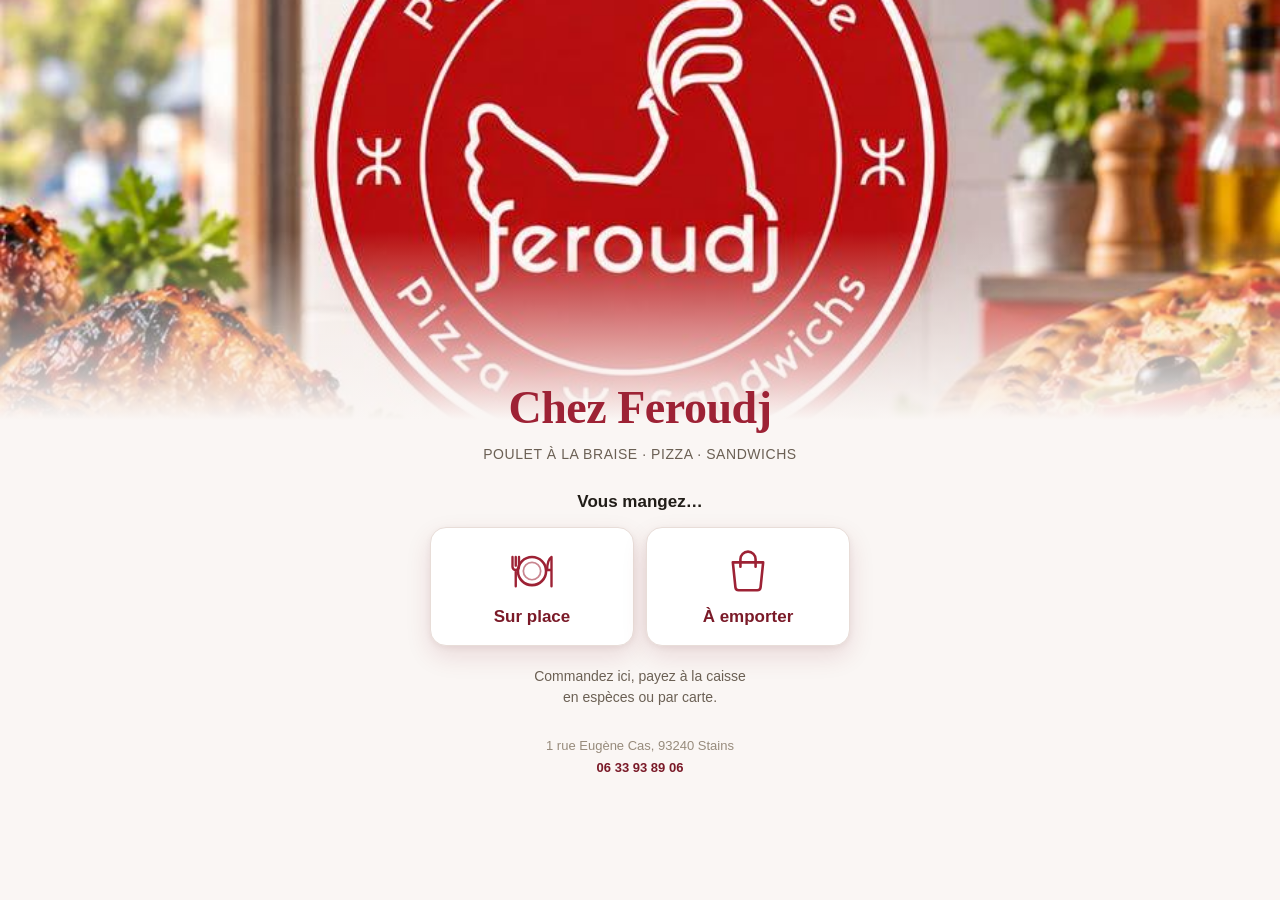
==== index.html @ 9fc85c80 "Carte du 04/10/2026 17:59" ====
<!doctype html>
<html lang="fr">
  <head>
    <meta charset="UTF-8" />
    <meta name="viewport" content="width=device-width, initial-scale=1" />
    <!-- Light, said twice, as on the borne: a phone in dark mode must not invert the carte. -->
    <meta name="theme-color" content="#faf6f4" />
    <meta name="color-scheme" content="light" />
    <title>Chez Feroudj · Commander</title>
    <script type="module" crossorigin src="./assets/index-BMasnbBu.js"></script>
    <link rel="stylesheet" crossorigin href="./assets/index-DGEGAJLn.css">
  </head>
  <body>
    <div id="root"></div>
  </body>
</html>
---- assets/index-DGEGAJLn.css ----
@media screen{.print-ticket{display:none}}@media print{@page{size:80mm auto;margin:0}body>*:not(.print-ticket){display:none!important}html,body{background:#fff!important;margin:0;padding:0}.print-ticket{display:block;width:72mm;margin:0 auto;padding:4mm 0 8mm;color:#000;font-family:var(--font);font-size:11pt;line-height:1.3}.print-ticket p{margin:0}.print-ticket{position:relative;z-index:0}.pt-filigrane{position:absolute;top:50%;left:50%;width:56mm;transform:translate(-50%,-50%);opacity:.12;z-index:-1;filter:grayscale(1)}.pt-thanks{margin-top:3mm!important;text-align:center;font-size:14pt;font-weight:700}.pt-brand{text-align:center;font-family:var(--font-display);font-size:15pt;font-weight:700}.pt-kicker{margin-top:2mm!important;text-align:center;font-size:10pt;font-weight:700;letter-spacing:.08em;text-transform:uppercase}.pt-code{margin:1mm 0!important;text-align:center;font-family:var(--font-mono);font-size:40pt;font-weight:700;letter-spacing:.18em;line-height:1.05}.pt-barcode{display:block;width:60mm;height:16mm;margin:0 auto 2mm}.pt-meta{padding-bottom:2mm;border-bottom:1px dashed #000;text-align:center;font-size:9pt}.pt-lines{width:100%;margin:2mm 0;border-collapse:collapse;font-size:10pt}.pt-lines td{padding:.6mm 0;vertical-align:top}.pt-qty{width:8mm;white-space:nowrap}.pt-price{padding-left:2mm!important;text-align:right;white-space:nowrap}.pt-parts{font-size:8.5pt}.pt-total{display:flex;justify-content:space-between;padding-top:2mm;border-top:1px dashed #000;font-size:13pt;font-weight:700}.pt-note{margin-top:3mm!important;text-align:center;font-size:9pt}}@media print{.pt-meta-line{text-align:center;font-size:9pt}.pt-vat{width:100%;margin-top:2mm;border-collapse:collapse;font-size:8.5pt}.pt-vat th,.pt-vat td{padding:.4mm 0;text-align:right}.pt-vat th:first-child,.pt-vat td:first-child{text-align:left}.pt-vat th{font-weight:600;border-bottom:1px solid #000}.pt-vat-total{display:flex;justify-content:space-between;font-size:10pt}}.modal-backdrop{position:fixed;top:0;right:0;bottom:0;left:0;z-index:50;display:flex;align-items:center;justify-content:center;padding:var(--sp-4);background:#2e12168f;animation:ui-fade-in .22s ease}.modal{display:flex;flex-direction:column;width:min(560px,100%);max-height:min(680px,92vh);background:var(--surface);border:1px solid var(--border);border-radius:var(--r-lg);box-shadow:var(--shadow-lg);overflow:hidden;animation:ui-panel-in .28s cubic-bezier(.16,1,.3,1)}.modal-large{width:min(720px,100%);max-height:94vh;font-size:var(--fs-md)}.modal-head{display:flex;align-items:flex-start;gap:var(--sp-3);padding:var(--sp-4);border-bottom:1px solid var(--border);flex-shrink:0}.modal-price{font-size:var(--fs-lg);font-weight:var(--fw-bold);white-space:nowrap}.modal-body{padding:var(--sp-4);display:flex;flex-direction:column;gap:var(--sp-5);overflow-y:auto;min-height:0}.mod-group-head{display:flex;align-items:baseline;justify-content:space-between;gap:var(--sp-2);margin-bottom:var(--sp-2)}.mod-group-rule{font-size:var(--fs-xs);text-transform:uppercase;letter-spacing:.04em;font-weight:var(--fw-medium)}.mod-options{display:grid;grid-template-columns:repeat(auto-fill,minmax(190px,1fr));gap:var(--sp-2)}.mod-option{display:flex;align-items:center;justify-content:space-between;gap:var(--sp-2);min-height:var(--touch);padding:0 var(--sp-3);border:1px solid var(--border-strong);border-radius:var(--r-md);background:var(--surface);font-size:var(--fs-base);cursor:pointer;transition:border-color var(--t-fast),background var(--t-fast)}.modal-large .mod-option{min-height:56px;font-size:var(--fs-md)}.mod-option:hover{background:var(--surface-hover)}.mod-option.on{background:var(--accent-soft);border-color:var(--accent);font-weight:var(--fw-semibold)}.mod-option.on:after{content:"✓";color:var(--accent);font-weight:var(--fw-bold)}.mod-delta{font-size:var(--fs-sm);color:var(--text-2);white-space:nowrap;margin-left:auto;font-variant-numeric:tabular-nums}.mod-option>span:first-child{white-space:normal;overflow:visible;text-overflow:clip;line-height:var(--lh-tight)}.modal-foot{display:flex;align-items:center;gap:var(--sp-2);padding:var(--sp-3) var(--sp-4);border-top:1px solid var(--border);background:var(--surface-2);flex-shrink:0}.mod-group-free{color:var(--accent-ink);font-weight:var(--fw-medium)}.mod-delta-free{color:var(--accent-ink);font-weight:var(--fw-medium);font-size:var(--fs-xs);text-transform:uppercase;letter-spacing:.04em}.mod-options-photo{display:grid;grid-template-columns:repeat(auto-fill,minmax(clamp(104px,14vmin,160px),1fr));gap:var(--sp-3)}.mod-options-photo .mod-option{position:relative;flex-direction:column;align-items:stretch;justify-content:flex-start;gap:var(--sp-1);min-height:0;padding:var(--sp-2) var(--sp-2) var(--sp-3);border-color:var(--border);border-radius:var(--r-lg);text-align:center;transition:border-color var(--t),box-shadow var(--t),transform var(--t)}.mod-options-photo .mod-option:hover{border-color:var(--accent);box-shadow:var(--shadow);transform:translateY(-2px)}.mod-options-photo .mod-option:active{transform:translateY(0) scale(.99)}.mod-options-photo .mod-option.on{border-color:var(--accent);box-shadow:var(--shadow)}.mod-options-photo .mod-option.on:after{position:absolute;top:var(--sp-2);right:var(--sp-2);display:flex;align-items:center;justify-content:center;width:22px;height:22px;border-radius:var(--r-full);background:var(--accent);color:var(--accent-text);font-size:13px;line-height:1;box-shadow:var(--shadow)}.mod-option-photo{display:block;width:100%;aspect-ratio:1 / 1;overflow:hidden;border-radius:var(--r-md);background:transparent}.mod-option-photo img{width:100%;height:100%;object-fit:contain;display:block}.mod-option-photo-none{display:flex;align-items:center;justify-content:center;width:100%;height:100%;border-radius:var(--r-md);background:var(--surface-2);color:var(--border-strong);font-family:var(--font-display);font-size:clamp(24px,4vmin,40px);font-weight:var(--fw-bold)}.mod-options-photo .mod-option-name{font-size:clamp(14px,1.7vmin,18px);font-weight:var(--fw-semibold);line-height:var(--lh-tight)}.mod-options-photo .mod-delta{align-self:center;margin-left:0}.upsell-backdrop{position:fixed;top:0;right:0;bottom:0;left:0;z-index:55;animation:ui-fade-in .24s ease;display:flex;align-items:center;justify-content:center;padding:var(--sp-4);background:#0d1117a8}.upsell-panel{animation:ui-panel-in .3s cubic-bezier(.16,1,.3,1);display:flex;flex-direction:column;gap:var(--sp-4);width:min(820px,100%);max-height:92vh;padding:clamp(var(--sp-5),4vmin,var(--sp-7));background:var(--surface);border-radius:var(--r-lg);box-shadow:var(--shadow-lg);overflow:hidden}.upsell-head{display:flex;flex-direction:column;align-items:center;gap:var(--sp-1);text-align:center}.upsell-added{font-size:clamp(14px,1.8vmin,20px);font-weight:var(--fw-semibold);color:var(--text-2);background:var(--surface-2);padding:var(--sp-1) var(--sp-3);border-radius:var(--r-full)}.upsell-prompt{font-size:clamp(24px,3.4vmin,42px);font-weight:var(--fw-bold);letter-spacing:-.02em}.upsell-progress{font-size:var(--fs-base);color:var(--text-3);font-variant-numeric:tabular-nums}.upsell-options{flex:1;min-height:0;overflow-y:auto;align-content:start;display:grid;grid-template-columns:repeat(auto-fit,minmax(clamp(150px,20vmin,190px),clamp(180px,22vmin,228px)));grid-auto-rows:max-content;gap:var(--sp-3);justify-content:center}.upsell-option{display:flex;flex-direction:column;gap:var(--sp-1);padding:0 0 var(--sp-3);overflow:hidden;border:1px solid var(--border);border-radius:var(--r-lg);background:var(--surface);cursor:pointer;text-align:left;transition:border-color var(--t),background var(--t)}.upsell-option:hover{border-color:var(--accent);background:var(--accent-soft)}.upsell-photo{display:block;width:100%;aspect-ratio:1 / 1;overflow:hidden;background:var(--surface)}.upsell-photo img{width:100%;height:100%;object-fit:cover;display:block}.upsell-photo img[src*=".png"]{object-fit:contain;padding:4%;box-sizing:border-box}.upsell-photo-none{display:flex;align-items:center;justify-content:center;width:100%;height:100%;background:var(--surface-2);color:var(--border-strong);font-family:var(--font-display);font-size:clamp(32px,5vmin,56px);font-weight:var(--fw-bold);line-height:1;-webkit-user-select:none;user-select:none}.upsell-option-name{font-size:clamp(15px,1.9vmin,22px);font-weight:var(--fw-semibold);line-height:var(--lh-tight)}.upsell-option-price{font-size:clamp(15px,2vmin,24px);font-weight:var(--fw-bold);font-variant-numeric:tabular-nums;margin-top:auto}.upsell-foot{display:flex;justify-content:center}.upsell-skip{min-width:min(320px,100%);min-height:56px;font-size:clamp(16px,2vmin,22px)}.upsell-option-name,.upsell-option-price{padding-inline:var(--sp-3)}.upsell-option-name{padding-top:var(--sp-2)}.upsell-step{display:flex;flex-direction:column;flex:1;min-height:0;animation:upsell-step-in .28s cubic-bezier(.16,1,.3,1)}@keyframes upsell-step-in{0%{opacity:0;transform:translate(14px)}to{opacity:1;transform:none}}@media (prefers-reduced-motion: reduce){.upsell-step{animation:none}}.upsell-panel{min-height:min(540px,78vh)}.upsell-option{position:relative;padding:0}.upsell-pick{display:flex;flex-direction:column;gap:var(--sp-1);width:100%;padding:0 0 var(--sp-3);border:0;border-radius:inherit;background:none;color:inherit;font:inherit;text-align:left;cursor:pointer}.upsell-less{position:absolute;top:var(--sp-2);left:var(--sp-2);z-index:1;display:flex;align-items:center;justify-content:center;width:32px;height:32px;padding:0;border:1px solid var(--border-strong);border-radius:var(--r-full);background:var(--surface);color:var(--text);font-size:20px;line-height:1;cursor:pointer;box-shadow:var(--shadow)}.upsell-less:hover{border-color:var(--accent);color:var(--accent)}.upsell-less:active{transform:scale(.94)}.upsell-option.on{border-color:var(--accent);box-shadow:var(--shadow)}.upsell-count{position:absolute;top:var(--sp-2);right:var(--sp-2);z-index:1;display:flex;align-items:center;justify-content:center;min-width:26px;height:26px;padding:0 6px;border-radius:var(--r-full);background:var(--accent);color:var(--accent-text);font-size:var(--fs-sm);font-weight:var(--fw-bold);font-variant-numeric:tabular-nums;box-shadow:var(--shadow)}.upsell-foot{display:flex;gap:var(--sp-3);justify-content:center}.upsell-back{flex:0 0 auto}.upsell-panel.upsell-many{width:min(1180px,96vw)}.upsell-options.upsell-many{grid-template-columns:repeat(auto-fit,minmax(clamp(128px,15vmin,150px),clamp(140px,16vmin,168px)));gap:var(--sp-2)}.upsell-options.upsell-many .upsell-photo{aspect-ratio:5 / 4}.upsell-options.upsell-many .upsell-photo img{object-fit:contain;padding:4%;box-sizing:border-box}.upsell-options.upsell-many .upsell-option-name,.upsell-options.upsell-many .upsell-option-price{font-size:clamp(14px,1.6vmin,18px)}.kh{position:absolute;top:0;left:0;right:0;z-index:3;display:flex;align-items:center;gap:var(--sp-4);padding:var(--sp-4) var(--sp-5) var(--sp-4) calc(var(--kr-w, 0px) + 10px);background:none;border:0;pointer-events:none}.kh>*{pointer-events:auto}.kh-back{display:inline-grid;place-items:center;width:var(--touch);height:var(--touch);padding:0;border:0;border-radius:var(--r-full);background:#fffffff0;color:var(--accent);box-shadow:0 1px 2px #3c14181a,0 6px 18px #3c141829;cursor:pointer;transition:background var(--t),box-shadow var(--t),transform var(--t)}.kh-back svg{width:46%;height:46%;display:block}.kh-back:hover{background:#fff;box-shadow:0 2px 4px #3c14181f,0 10px 26px #3c141838}.kh-back:active{transform:scale(.93)}.kh-brand{display:flex;flex-direction:column;align-items:center;margin:0 auto;text-align:center}.kh-name{font-family:var(--font-display);font-size:clamp(26px,3.4vmin,42px);font-weight:var(--fw-bold);letter-spacing:-.01em;color:var(--accent);line-height:1.1;text-shadow:0 1px 1px rgba(255,255,255,.75),0 2px 10px rgba(255,255,255,.85),0 8px 30px rgba(255,255,255,.7)}.kh-tagline{font-size:clamp(12px,1.4vmin,16px);color:var(--text-2);letter-spacing:.02em;text-shadow:0 1px 8px rgba(255,255,255,.9)}.kh-service{padding:var(--sp-2) var(--sp-4);border-radius:var(--r-full);background:var(--accent);color:var(--accent-text);font-size:var(--fs-base);font-weight:var(--fw-semibold);white-space:nowrap;box-shadow:0 1px 2px #3c14181f,0 6px 18px #78142347}.kr{position:relative;z-index:2;display:flex;flex-direction:column;gap:var(--sp-1);width:var(--kr-w);padding:calc(var(--touch) + var(--sp-6)) var(--sp-2) var(--sp-3);background:linear-gradient(180deg,#8f1d2e,#6d1523);border:0;overflow-y:auto;flex-shrink:0;box-shadow:2px 0 24px #3c0c1447}.kr-item{min-height:clamp(52px,6.5vmin,76px);padding:0 var(--sp-3);border:0;border-radius:var(--r-md);background:transparent;color:#fff4f2d1;font-size:clamp(15px,1.8vmin,20px);font-weight:var(--fw-medium);text-align:left;letter-spacing:.01em;text-shadow:0 1px 2px rgba(60,12,20,.45);cursor:pointer;transition:background var(--t-fast),color var(--t-fast),transform var(--t-fast)}.kr-item:hover{background-color:#ffffff1a;color:#fff}.kr-item.on{background:#fffcfbf5;color:#7a1a28;font-weight:var(--fw-bold);text-shadow:none;box-shadow:0 1px 2px #320a1033,0 8px 20px #320a104d}.kr-item:active{transform:scale(.97)}.ktr{display:flex;align-items:center;gap:var(--sp-2);list-style:none;margin:0;padding:var(--sp-2) var(--sp-5);background:var(--surface-2);border-bottom:1px solid var(--border);flex-shrink:0;overflow-x:auto;scrollbar-width:none}.ktr::-webkit-scrollbar{display:none}.ktr-step{display:flex;align-items:center;gap:var(--sp-2);white-space:nowrap}.ktr-step+.ktr-step:before{content:"";width:clamp(16px,3vmin,40px);height:1px;background:var(--border-strong);margin-right:var(--sp-2)}.ktr-dot{display:flex;align-items:center;justify-content:center;width:26px;height:26px;border-radius:var(--r-full);background:var(--surface-3);color:var(--text-3);font-size:var(--fs-sm);font-weight:var(--fw-bold);flex-shrink:0}.ktr-label{font-size:var(--fs-base);color:var(--text-3)}.ktr-step.now .ktr-dot{background:var(--accent);color:var(--accent-text)}.ktr-step.now .ktr-label{color:var(--text);font-weight:var(--fw-semibold)}.ktr-step.done .ktr-dot{background:var(--accent-soft);color:var(--accent)}.ktr-step.done .ktr-label{color:var(--text-2)}.kr-item{position:relative;display:flex;align-items:center;overflow:hidden}.kr-item-name{position:relative;z-index:1;flex:1;min-width:0;padding-right:clamp(30px,3.6vmin,44px)}.kr-item-photo{position:absolute;right:-10px;bottom:-10px;width:clamp(40px,4.8vmin,58px);height:clamp(40px,4.8vmin,58px);object-fit:contain;opacity:.65;pointer-events:none;transition:opacity var(--t-fast),transform var(--t-fast)}.kr-item:hover .kr-item-photo{opacity:.85;transform:scale(1.06)}.kr-item.on .kr-item-photo{opacity:.95}@media (prefers-reduced-motion: reduce){.kr-item-photo{transition:none}.kr-item:hover .kr-item-photo{transform:none}}.kr-item:not(:first-child){background-image:linear-gradient(to right,#fff0,#ffffff29 18%,#ffffff29 82%,#fff0);background-repeat:no-repeat;background-position:center top;background-size:calc(100% - var(--sp-4)) 1px}.kr-item.on+.kr-item{background-image:none}.cb{position:absolute;left:0;right:0;bottom:0;padding:var(--sp-3) var(--sp-4) var(--sp-4);pointer-events:none;z-index:30}.cb-inner{display:flex;align-items:center;gap:var(--sp-3);max-width:900px;margin:0 auto;padding:var(--sp-2) var(--sp-2) var(--sp-2) var(--sp-4);background:var(--surface);border:1px solid var(--border);border-radius:var(--r-full);box-shadow:0 8px 28px #30261a29;pointer-events:auto}.cb-empty .cb-inner{max-width:420px;padding:var(--sp-2) var(--sp-4);opacity:.85}.cb-empty .cb-actions{display:none}.cb-summary{display:flex;align-items:baseline;gap:var(--sp-3);flex:1;min-width:0;padding:var(--sp-1) 0;border:0;background:transparent;cursor:pointer;text-align:left}.cb-summary:disabled{cursor:default}.cb-count{font-size:clamp(13px,1.5vmin,17px);color:var(--text-2);white-space:nowrap}.cb-total{font-size:clamp(20px,2.6vmin,30px);font-weight:var(--fw-bold);font-variant-numeric:tabular-nums;color:var(--accent-ink);line-height:1}.cb-chev{display:grid;place-items:center;width:30px;height:30px;margin-left:var(--sp-2);border-radius:var(--r-full);background:var(--accent-soft);color:var(--accent);flex-shrink:0;transition:transform var(--t),background var(--t)}.cb-chev svg{width:18px;height:18px;display:block}.cb-summary:hover .cb-chev{transform:translateY(-2px);background:var(--accent);color:var(--accent-text)}.cb-actions{display:flex;gap:var(--sp-2);flex-shrink:0}.cb-btn{min-height:clamp(48px,6vmin,60px);padding:0 clamp(var(--sp-4),2.5vmin,var(--sp-6));border-radius:var(--r-full);border:1px solid var(--border-strong);background:var(--surface);color:var(--text);font-size:clamp(14px,1.7vmin,19px);font-weight:var(--fw-semibold);white-space:nowrap;cursor:pointer;transition:background var(--t-fast),border-color var(--t-fast)}.cb-btn:hover:not(:disabled){background:var(--surface-hover)}.cb-btn:disabled{opacity:.4;cursor:not-allowed}.cb-btn-primary{background:var(--accent);border-color:var(--accent);color:var(--accent-text)}.cb-btn-primary:hover:not(:disabled){background:var(--accent-hover);border-color:var(--accent-hover)}.cb-note{max-width:900px;margin:var(--sp-2) auto 0;padding:0 var(--sp-4);font-size:var(--fs-sm);color:var(--warning-text);text-align:center;pointer-events:auto}.cs-backdrop{position:fixed;top:0;right:0;bottom:0;left:0;z-index:45;display:flex;align-items:flex-end;justify-content:center;background:#2e121680;animation:cs-fade .26s ease}.cs{display:flex;flex-direction:column;width:min(760px,100%);max-height:80vh;margin:0 var(--sp-3) var(--sp-3);background:var(--surface);border-radius:var(--r-xl) var(--r-xl) var(--r-lg) var(--r-lg);box-shadow:0 -8px 40px #30261a3d;animation:cs-rise .32s cubic-bezier(.16,1,.3,1);overflow:hidden}@keyframes cs-fade{0%{opacity:0}}@keyframes cs-rise{0%{transform:translateY(80px);opacity:0}}.cs-handle{display:block;width:44px;height:5px;margin:var(--sp-3) auto var(--sp-1);border:0;padding:0;border-radius:var(--r-full);background:var(--border-strong);cursor:pointer;flex-shrink:0}.cs-head{display:flex;align-items:baseline;justify-content:space-between;gap:var(--sp-3);padding:var(--sp-2) var(--sp-5) var(--sp-3);border-bottom:1px solid var(--border);flex-shrink:0}.cs-head h2{font-size:var(--fs-lg)}.cs-head-total{font-size:var(--fs-xl);font-weight:var(--fw-bold);font-variant-numeric:tabular-nums;color:var(--accent-ink)}.cs-lines{padding:var(--sp-2) var(--sp-5);min-height:0}.cs-line{display:flex;align-items:center;gap:var(--sp-3);padding:var(--sp-3) 0}.cs-line+.cs-line{border-top:1px solid var(--border)}.cs-photo{width:56px;height:56px;border-radius:var(--r-md);overflow:hidden;background:var(--surface-2);flex-shrink:0}.cs-photo img{width:100%;height:100%;object-fit:contain;display:block}.cs-photo-none{display:flex;align-items:center;justify-content:center;width:100%;height:100%;font-family:var(--font-display);font-size:24px;font-weight:var(--fw-bold);color:var(--border-strong)}.cs-body{display:flex;flex-direction:column;gap:2px;flex:1;min-width:0}.cs-name{font-size:var(--fs-md);font-weight:var(--fw-medium)}.cs-mods{font-size:var(--fs-base);color:var(--text-2)}.cs-qty{display:flex;align-items:center;gap:var(--sp-1);flex-shrink:0}.cs-qty button{width:var(--touch);height:var(--touch);border:1px solid var(--border-strong);border-radius:var(--r-md);background:var(--surface);font-size:var(--fs-lg);cursor:pointer}.cs-qty button:hover{background:var(--surface-hover)}.cs-qty span{min-width:28px;text-align:center;font-size:var(--fs-md);font-weight:var(--fw-semibold);font-variant-numeric:tabular-nums}.cs-price{font-size:var(--fs-md);font-weight:var(--fw-semibold);font-variant-numeric:tabular-nums;min-width:80px;text-align:right;flex-shrink:0}.cs-foot{padding:var(--sp-3) var(--sp-5) var(--sp-4);border-top:1px solid var(--border);background:var(--surface-2);flex-shrink:0}@media (prefers-reduced-motion: reduce){.cs,.cs-backdrop{animation:none}}.cs-menu .cs-name:before{content:"Menu";display:inline-block;margin-right:var(--sp-2);padding:1px var(--sp-2);border-radius:var(--r-full);background:var(--accent-soft);color:var(--accent-ink);font-size:var(--fs-xs);font-weight:var(--fw-bold);text-transform:uppercase;letter-spacing:.04em;vertical-align:middle}.fd-backdrop{position:fixed;top:0;right:0;bottom:0;left:0;z-index:60;display:flex;align-items:center;justify-content:center;padding:var(--sp-4);background:#1a12129e;animation:ui-fade-in .24s ease}.fd{display:flex;flex-direction:column;width:min(760px,100%);min-height:min(560px,82vh);max-height:92vh;border-radius:var(--r-xl);background:var(--surface);box-shadow:var(--shadow-lg);overflow:hidden;animation:ui-panel-in .3s cubic-bezier(.16,1,.3,1)}.fd-step{display:flex;flex-direction:column;flex:1;min-height:0;animation:fd-step-in .28s cubic-bezier(.16,1,.3,1)}@keyframes fd-step-in{0%{opacity:0;transform:translate(14px)}to{opacity:1;transform:none}}@media (prefers-reduced-motion: reduce){.fd-step{animation:none}}.fd-head{display:flex;flex-direction:column;align-items:center;gap:var(--sp-1);padding:var(--sp-4) var(--sp-4) var(--sp-3);text-align:center}.fd-menu{padding:var(--sp-1) var(--sp-3);border-radius:var(--r-full);background:var(--surface-2);color:var(--text-2);font-size:clamp(13px,1.6vmin,17px);font-weight:var(--fw-semibold)}.fd-prompt{margin:0;font-family:var(--font-display);font-size:clamp(24px,3.2vmin,40px)}.fd-progress{color:var(--text-2);font-size:clamp(14px,1.7vmin,19px);font-variant-numeric:tabular-nums}.fd-options{flex:1;align-content:start;display:grid;grid-template-columns:repeat(auto-fill,minmax(clamp(150px,18vmin,210px),1fr));grid-auto-rows:max-content;gap:var(--sp-3);padding:0 var(--sp-4) var(--sp-4);min-height:0}.fd-option{display:flex;flex-direction:column;gap:var(--sp-1);padding:0 0 var(--sp-3);overflow:hidden;border:1px solid var(--border);border-radius:var(--r-lg);background:var(--surface);text-align:left;cursor:pointer;transition:border-color var(--t),box-shadow var(--t),transform var(--t)}.fd-option:hover{border-color:var(--accent);box-shadow:var(--shadow);transform:translateY(-3px)}.fd-option:active{transform:translateY(-1px) scale(.985)}.fd-photo{display:block;width:100%;aspect-ratio:1 / 1;overflow:hidden;background:var(--surface)}.fd-photo img{width:100%;height:100%;object-fit:cover;display:block}.fd-photo img[src*=".png"]{object-fit:contain;padding:4%;box-sizing:border-box}.fd-photo-none{display:flex;align-items:center;justify-content:center;width:100%;height:100%;background:var(--surface-2);color:var(--border-strong);font-family:var(--font-display);font-size:clamp(30px,5vmin,54px);font-weight:var(--fw-bold)}.fd-option-name{padding:var(--sp-2) var(--sp-3) 0;font-size:clamp(15px,1.9vmin,21px);font-weight:var(--fw-semibold);line-height:var(--lh-tight)}.fd-option-price{padding:0 var(--sp-3);color:var(--text-3);font-size:clamp(13px,1.6vmin,17px);font-variant-numeric:tabular-nums}.fd-option-price:not(:empty){color:var(--accent-ink);font-weight:var(--fw-medium)}.fd-empty{margin:0;padding:var(--sp-4);color:var(--text-2);text-align:center}.fd-foot{display:flex;justify-content:center;padding:var(--sp-3) var(--sp-4) var(--sp-4);border-top:1px solid var(--border);background:var(--bg)}.fd-back{min-width:220px}.fd-pack{width:min(560px,100%)}.fd-contents{display:flex;flex-direction:column;gap:var(--sp-2);padding:0 var(--sp-4) var(--sp-4);min-height:0}.fd-item{display:flex;align-items:center;gap:var(--sp-3);padding:var(--sp-2);border-radius:var(--r-lg);background:var(--surface-2)}.fd-item-photo{flex:0 0 auto;width:clamp(56px,8vmin,84px);height:clamp(56px,8vmin,84px);border-radius:var(--r-md);overflow:hidden;background:var(--surface)}.fd-item-photo img{width:100%;height:100%;object-fit:cover;display:block}.fd-item-photo img[src*=".png"]{object-fit:contain}.fd-item-name{font-size:clamp(16px,2vmin,23px);font-weight:var(--fw-semibold)}.fd-foot-pack{gap:var(--sp-3)}.fd-foot-pack .fd-back{min-width:0;flex:0 0 auto}.fd-foot-pack .fd-add{flex:1 1 auto}.kiosk{--kr-w: clamp(143px, 16.5vmin, 209px);position:relative;display:flex;flex-direction:column;height:100%;background:var(--bg);overflow:hidden}.kiosk:before{content:"";position:fixed;top:0;right:0;bottom:0;left:0;background-image:url(/borne-fond.jpg);background-size:cover;background-position:center;opacity:.1;pointer-events:none;z-index:0}.kiosk>*{position:relative;z-index:1}.kiosk>.fd-backdrop,.kiosk>.upsell-backdrop,.kiosk>.modal-backdrop,.kiosk>.cs-backdrop{position:fixed;z-index:40}.kiosk>.cb{position:absolute;z-index:30}.kiosk>.kh{position:absolute;z-index:20}.kiosk-center:before{opacity:.55}.kiosk-center:after{content:"";position:fixed;top:0;right:0;bottom:0;left:0;background:linear-gradient(0deg,var(--bg) 0%,color-mix(in srgb,var(--bg) 88%,transparent) 22%,color-mix(in srgb,var(--bg) 45%,transparent) 40%,transparent 58%);pointer-events:none;z-index:0}.kiosk-boot,.kiosk-center{display:flex;flex-direction:column;align-items:center;justify-content:flex-end;height:100%;gap:var(--sp-4);padding:var(--sp-6) var(--sp-6) clamp(var(--sp-6),9vh,96px);text-align:center;background:var(--bg)}.kiosk-welcome{font-family:var(--font-display);font-size:clamp(40px,6vmin,84px);font-weight:var(--fw-bold);letter-spacing:-.02em;color:var(--accent);text-shadow:0 1px 1px rgba(255,255,255,.8),0 3px 14px rgba(255,255,255,.9),0 10px 40px rgba(255,255,255,.75)}.kiosk-sub{font-size:clamp(18px,2.4vmin,32px);color:var(--text-2);text-shadow:0 1px 10px rgba(255,255,255,.95);max-width:28ch}.kiosk-service-choice{display:flex;gap:var(--sp-4);margin-top:var(--sp-4);flex-wrap:wrap;justify-content:center}.kiosk-big-choice{min-width:clamp(220px,30vmin,340px);min-height:clamp(96px,14vmin,150px);padding:var(--sp-5);border:0;border-radius:var(--r-xl);background:#fffdfcf7;color:var(--accent-ink);font-size:clamp(20px,2.8vmin,34px);font-weight:var(--fw-semibold);letter-spacing:.01em;cursor:pointer;box-shadow:0 2px 4px #3c14181a,0 14px 40px #3c141838;transition:transform var(--t),box-shadow var(--t),background var(--t)}.kiosk-big-choice:hover{background:#fff;transform:translateY(-3px);box-shadow:0 3px 6px #3c14181f,0 20px 54px #3c14184d}.kiosk-big-choice:active{transform:translateY(0) scale(.98)}.kiosk-order-number{color:var(--accent)}.kiosk-order-number{font-size:clamp(72px,16vmin,220px);font-weight:var(--fw-bold);font-variant-numeric:tabular-nums;color:var(--accent);line-height:1}.kiosk-restart{margin-top:var(--sp-4);min-width:240px}.kiosk-reprint{margin-top:var(--sp-3);min-width:240px}.kiosk-head{display:flex;align-items:center;gap:var(--sp-3);padding:var(--sp-2) var(--sp-4);background:var(--surface);border-bottom:1px solid var(--border);flex-shrink:0}.kiosk-service-badge{padding:var(--sp-1) var(--sp-3);border-radius:var(--r-full);background:var(--accent-soft);color:var(--accent);font-size:var(--fs-md);font-weight:var(--fw-semibold)}.kiosk-problem{display:flex;align-items:center;gap:var(--sp-4);padding:var(--sp-3) var(--sp-4);background:var(--warning-soft);color:var(--warning-text);font-size:var(--fs-md);font-weight:var(--fw-medium);flex-shrink:0}.kiosk-problem .btn{margin-left:auto;flex-shrink:0}.kiosk-body{display:flex;flex:1;min-height:0;position:relative}.kiosk-products{padding:calc(var(--touch) + var(--sp-6)) var(--sp-5) var(--sp-4);flex:1}.kiosk-grid{display:grid;grid-template-columns:repeat(auto-fill,minmax(clamp(152px,18vmin,219px),1fr));gap:var(--sp-3);padding-bottom:clamp(96px,12vmin,140px)}.kiosk-product{display:flex;flex-direction:column;gap:var(--sp-1);padding:0 0 var(--sp-3);border:1px solid var(--border);border-radius:var(--r-xl);background:var(--surface);text-align:left;cursor:pointer;overflow:hidden;transition:border-color var(--t),box-shadow var(--t),transform var(--t)}.kiosk-product:hover:not(:disabled){border-color:var(--accent);box-shadow:var(--shadow);transform:translateY(-2px)}.kiosk-product:active:not(:disabled){transform:translateY(0)}.kiosk-product-name{font-size:clamp(14px,1.7vmin,19px);font-weight:var(--fw-semibold);line-height:var(--lh-tight);padding:0 var(--sp-1)}.kiosk-product-desc{font-size:clamp(12px,1.3vmin,15px);color:var(--text-2);line-height:var(--lh-tight);padding:0 var(--sp-1);display:-webkit-box;-webkit-line-clamp:2;-webkit-box-orient:vertical;overflow:hidden}.kiosk-product-foot{display:flex;align-items:baseline;justify-content:space-between;gap:var(--sp-2);margin-top:auto;padding:0 var(--sp-1)}.kiosk-product-price{font-size:clamp(15px,1.8vmin,21px);font-weight:var(--fw-bold);font-variant-numeric:tabular-nums;color:var(--accent-ink);white-space:nowrap}.kiosk-product.off{background:var(--surface-2);border-style:dashed;cursor:not-allowed}.kiosk-product.off .kiosk-product-name,.kiosk-product.off .kiosk-product-price{color:var(--text-3)}.kiosk-product-off{font-size:var(--fs-sm);font-weight:var(--fw-bold);color:var(--danger-text);text-transform:uppercase;letter-spacing:.04em}.kiosk-upsell{margin-top:var(--sp-5);padding-top:var(--sp-4);border-top:1px solid var(--border)}.kiosk-upsell h2{font-size:var(--fs-md);color:var(--text-2);margin-bottom:var(--sp-3)}.kiosk-upsell-row{display:flex;flex-wrap:wrap;gap:var(--sp-2)}.kiosk-upsell-item{display:flex;align-items:center;gap:var(--sp-3);min-height:var(--touch-lg);padding:0 var(--sp-4);border:1px solid var(--border-strong);border-radius:var(--r-full);background:var(--surface);font-size:var(--fs-base);font-weight:var(--fw-medium);cursor:pointer}.kiosk-upsell-item:hover{background:var(--accent-soft);border-color:var(--accent)}.kiosk-cart{display:flex;flex-direction:column;max-height:34vh;background:var(--surface);border-top:1px solid var(--border);flex-shrink:0;box-shadow:0 -6px 20px #30261a0f}.kiosk-cart-lines{padding:var(--sp-2) var(--sp-4);min-height:0}.kiosk-cart-empty{display:block;padding:var(--sp-3) 0;color:var(--text-3);font-size:var(--fs-md)}.kiosk-cart-line{display:flex;align-items:center;gap:var(--sp-3);padding:var(--sp-2) 0}.kiosk-cart-line+.kiosk-cart-line{border-top:1px solid var(--border)}.kiosk-cart-qty{display:flex;align-items:center;gap:var(--sp-1);flex-shrink:0}.kiosk-cart-qty button{width:var(--touch);height:var(--touch);border:1px solid var(--border-strong);border-radius:var(--r-md);background:var(--surface);font-size:var(--fs-lg);cursor:pointer}.kiosk-cart-qty span{min-width:28px;text-align:center;font-size:var(--fs-md);font-weight:var(--fw-semibold)}.kiosk-cart-body{display:flex;flex-direction:column;min-width:0;flex:1}.kiosk-cart-name{font-size:var(--fs-md);font-weight:var(--fw-medium)}.kiosk-cart-mods{font-size:var(--fs-base);color:var(--text-2)}.kiosk-cart-price{font-size:var(--fs-md);font-weight:var(--fw-semibold);flex-shrink:0}.kiosk-cart-foot{display:flex;align-items:center;gap:var(--sp-4);padding:var(--sp-4) var(--sp-5);border-top:1px solid var(--border);background:var(--surface-2);flex-wrap:wrap}.kiosk-total{display:flex;flex-direction:column}.kiosk-total-label{font-size:var(--fs-base);color:var(--text-2)}.kiosk-total-value{font-size:clamp(28px,3.4vmin,44px);font-weight:var(--fw-bold);line-height:1.1;color:var(--accent-ink)}.kiosk-order-btn{margin-left:auto;min-height:60px;min-width:300px;font-size:var(--fs-md)}@media (max-width: 860px){.kiosk-order-btn{min-width:100%;margin-left:0}}.kiosk-topay{padding:var(--sp-3) var(--sp-5);border-radius:var(--r-md);font-size:clamp(18px,2.4vmin,30px);font-weight:var(--fw-semibold)}.kiosk-topay{background:var(--preparing-soft);color:var(--preparing-text)}.kiosk-photo{display:block;width:100%;aspect-ratio:1 / 1;overflow:hidden;background:var(--surface);flex-shrink:0}.kiosk-photo img{width:100%;height:100%;object-fit:cover;display:block}.kiosk-photo img[src*=".png"]{object-fit:contain;padding:4%;box-sizing:border-box}.kiosk-photo-none{display:flex;align-items:center;justify-content:center;width:100%;height:100%;background:var(--surface-2);color:var(--border-strong);font-family:var(--font-display);font-size:clamp(40px,7vmin,90px);font-weight:var(--fw-bold);line-height:1;-webkit-user-select:none;user-select:none}.kiosk-product.off .kiosk-photo img{filter:grayscale(1);opacity:.5}.kiosk-product-name,.kiosk-product-desc,.kiosk-product-foot{padding-inline:var(--sp-2)}.kiosk-product-name{padding-top:var(--sp-2)}.kiosk-formule-tag{align-self:flex-start;margin:var(--sp-2) var(--sp-2) 0;padding:1px var(--sp-2);border-radius:var(--r-full);background:var(--accent);color:var(--accent-text);font-size:var(--fs-xs);font-weight:var(--fw-bold);text-transform:uppercase;letter-spacing:.05em}.kiosk-formule .kiosk-product-name{padding-top:var(--sp-1)}.kiosk-code{letter-spacing:.18em;font-variant-numeric:normal}.kiosk-code-small{font-size:clamp(40px,7vmin,80px)}.kiosk-countdown{margin-top:var(--sp-3);font-size:var(--fs-sm);color:var(--text-3)}.kiosk-product-sizes{display:flex;flex-wrap:wrap;gap:4px;padding:0 var(--sp-2)}.kiosk-size{padding:1px var(--sp-2);border-radius:var(--r-full);background:var(--surface-2);color:var(--text-2);font-size:clamp(11px,1.2vmin,14px);font-weight:var(--fw-medium);letter-spacing:.02em;white-space:nowrap;box-shadow:inset 0 -1px #211d180f;text-shadow:0 1px 0 rgba(255,255,255,.6)}.kiosk-size:not(:first-child):not(:last-child){background:var(--surface-3)}.kiosk-size:last-child{background:var(--accent-soft);color:var(--accent-ink)}:root{--sp-1: 4px;--sp-2: 8px;--sp-3: 12px;--sp-4: 16px;--sp-5: 24px;--sp-6: 32px;--sp-7: 48px;--r-sm: 5px;--r-md: 8px;--r-lg: 12px;--r-xl: 16px;--r-full: 999px;--font: -apple-system, BlinkMacSystemFont, "Segoe UI Variable Text", "Segoe UI", Roboto, "Helvetica Neue", Arial, sans-serif;--font-display: "Iowan Old Style", "Palatino Linotype", Palatino, Georgia, "Times New Roman", serif;--font-mono: "SF Mono", "Cascadia Mono", "Roboto Mono", Consolas, monospace;--fs-xs: 11px;--fs-sm: 12px;--fs-base: 14px;--fs-md: 16px;--fs-lg: 19px;--fs-xl: 24px;--fs-2xl: 30px;--fs-3xl: 42px;--fs-display: 64px;--lh-tight: 1.15;--lh-normal: 1.5;--fw-normal: 400;--fw-medium: 500;--fw-semibold: 600;--fw-bold: 700;--touch-sm: 36px;--touch: 44px;--touch-lg: 48px;color-scheme:light;--bg: #faf6f4;--surface: #ffffff;--surface-2: #f5efec;--surface-3: #ebe2de;--surface-hover: #f8f1ee;--surface-active: #f0e7e3;--border: #e8ddd8;--border-strong: #d2c2bc;--text: #211d18;--text-2: #6b6054;--text-3: #978b7c;--text-inverse: #ffffff;--accent: #9d2235;--accent-hover: #831a2b;--accent-soft: #f9eaec;--accent-text: #ffffff;--accent-ink: #7a1a28;--new: #2f6b4f;--new-soft: #e6f0ea;--new-text: #1d4634;--preparing: #b3671b;--preparing-soft: #fbeedd;--preparing-text: #8a4e12;--ready: #2f7d4f;--ready-soft: #e3f3e8;--ready-text: #1b5233;--danger: #bf4722;--danger-soft: #fceee8;--danger-text: #97361a;--danger-hover: #a13a1c;--warning: #b3671b;--warning-soft: #fbeedd;--warning-text: #8a4e12;--muted: #7a6f61;--muted-soft: #f1ece3;--station-pizza: #c2410c;--station-sandwich: #a16207;--station-kitchen: #b3382f;--station-bar: #2f6b4f;--shadow: 0 1px 2px rgba(48, 38, 26, .06), 0 2px 6px rgba(48, 38, 26, .05);--shadow-lg: 0 10px 30px rgba(48, 38, 26, .14);--t-fast: 80ms ease;--t: .14s ease;--focus-ring: 0 0 0 2px var(--surface), 0 0 0 4px var(--accent)}[data-theme=dark]{--bg: #16130f;--surface: #1e1a15;--surface-2: #26211b;--surface-3: #322b23;--surface-hover: #2a241d;--surface-active: #332c24;--border: #332c24;--border-strong: #4a4136;--text: #f0ebe3;--text-2: #a89c8c;--text-3: #7a6f61;--text-inverse: #16130f;--accent: #c0453f;--accent-hover: #d15650;--accent-soft: #331d1f;--accent-ink: #f0a8a4;--new: #5fae86;--new-soft: #1d3329;--new-text: #a7dcc1;--preparing: #e5a34e;--preparing-soft: #33260f;--preparing-text: #f0c179;--ready: #6cc48d;--ready-soft: #1a3325;--ready-text: #a3ddb9;--danger: #e57a6e;--danger-soft: #331d1a;--danger-text: #f0a79d;--danger-hover: #d1564a;--warning: #e5a34e;--warning-soft: #33260f;--warning-text: #f0c179;--muted: #a89c8c;--muted-soft: #26211b;--station-pizza: #f09b5f;--station-sandwich: #e5c15f;--station-kitchen: #e57a6e;--station-bar: #5fae86;--shadow: 0 1px 3px rgba(0, 0, 0, .5);--shadow-lg: 0 10px 30px rgba(0, 0, 0, .6)}*,*:before,*:after{box-sizing:border-box}html,body,#root{height:100%;margin:0}html{background:var(--bg)}body{font-family:var(--font);font-size:var(--fs-base);line-height:var(--lh-normal);color:var(--text);background:var(--bg);-webkit-font-smoothing:antialiased;-webkit-user-select:none;user-select:none;touch-action:manipulation;overscroll-behavior:none}input,textarea,[data-selectable]{-webkit-user-select:text;user-select:text}h1,h2,h3,h4{margin:0;font-weight:var(--fw-semibold);line-height:var(--lh-tight);letter-spacing:-.01em}h1{font-size:var(--fs-xl)}h2{font-size:var(--fs-lg)}h3{font-size:var(--fs-md)}h4{font-size:var(--fs-base)}p{margin:0}button{font:inherit;color:inherit}:focus-visible{outline:none;box-shadow:var(--focus-ring)}*{scrollbar-width:thin;scrollbar-color:var(--border-strong) transparent}*::-webkit-scrollbar{width:10px;height:10px}*::-webkit-scrollbar-track{background:transparent}*::-webkit-scrollbar-thumb{background:var(--border-strong);border-radius:var(--r-full);border:3px solid var(--bg)}.btn{display:inline-flex;align-items:center;justify-content:center;gap:var(--sp-2);min-height:var(--touch);padding:0 var(--sp-4);border:1px solid var(--border-strong);border-radius:var(--r-md);background:var(--surface);color:var(--text);font-size:var(--fs-base);font-weight:var(--fw-medium);cursor:pointer;white-space:nowrap;transition:background var(--t-fast),border-color var(--t-fast)}.btn:hover:not(:disabled){background:var(--surface-hover)}.btn:active:not(:disabled){background:var(--surface-active)}.btn:disabled{opacity:.45;cursor:not-allowed}.btn-primary{background:var(--accent);border-color:var(--accent);color:var(--accent-text)}.btn-primary:hover:not(:disabled){background:var(--accent-hover);border-color:var(--accent-hover)}.btn-primary:active:not(:disabled){background:var(--accent-hover)}.btn-danger{background:var(--surface);border-color:var(--danger);color:var(--danger-text)}.btn-danger:hover:not(:disabled){background:var(--danger-soft);border-color:var(--danger-hover);color:var(--danger-hover)}.btn-ghost{background:transparent;border-color:transparent}.btn-ghost:hover:not(:disabled){background:var(--surface-hover)}.btn-lg{min-height:var(--touch-lg);padding:0 var(--sp-5);font-size:var(--fs-md);font-weight:var(--fw-semibold)}.btn-sm{min-height:var(--touch-sm);padding:0 var(--sp-3);font-size:var(--fs-sm)}.btn-block{width:100%}.panel{background:var(--surface);border:1px solid var(--border);border-radius:var(--r-lg)}.panel-pad{padding:var(--sp-4)}.toolbar{display:flex;align-items:center;gap:var(--sp-2);min-height:52px;padding:0 var(--sp-4);background:var(--surface);border-bottom:1px solid var(--border);flex-shrink:0}.toolbar-title{font-family:var(--font-display);font-size:var(--fs-lg);font-weight:var(--fw-bold);letter-spacing:-.01em;color:var(--accent-ink)}.spacer{flex:1}.chip{display:inline-flex;align-items:center;gap:var(--sp-1);height:22px;padding:0 var(--sp-2);border-radius:var(--r-sm);font-size:var(--fs-xs);font-weight:var(--fw-semibold);text-transform:uppercase;letter-spacing:.03em;white-space:nowrap}.chip-new{background:var(--new-soft);color:var(--new-text)}.chip-preparing{background:var(--preparing-soft);color:var(--preparing-text)}.chip-ready{background:var(--ready-soft);color:var(--ready-text)}.chip-danger{background:var(--danger-soft);color:var(--danger-text)}.chip-accent{background:var(--accent-soft);color:var(--accent-ink)}.chip-muted{background:var(--muted-soft);color:var(--muted)}.chip-dot{width:6px;height:6px;border-radius:var(--r-full);background:currentColor;flex-shrink:0}.table{width:100%;border-collapse:collapse;font-size:var(--fs-base)}.table th{text-align:left;font-size:var(--fs-xs);font-weight:var(--fw-semibold);text-transform:uppercase;letter-spacing:.04em;color:var(--text-3);padding:var(--sp-2) var(--sp-3);border-bottom:1px solid var(--border);white-space:nowrap}.table td{padding:var(--sp-2) var(--sp-3);border-bottom:1px solid var(--border);vertical-align:middle}.table tbody tr:hover{background:var(--surface-hover)}.num{font-variant-numeric:tabular-nums;text-align:right}.field{display:flex;flex-direction:column;gap:var(--sp-1)}.label{font-size:var(--fs-sm);font-weight:var(--fw-medium);color:var(--text-2)}.input,.select{min-height:var(--touch);padding:0 var(--sp-3);border:1px solid var(--border-strong);border-radius:var(--r-md);background:var(--surface);color:var(--text);font:inherit;width:100%}.input:focus,.select-sm{min-height:var(--touch-sm);padding:0 var(--sp-2);font-size:var(--fs-sm)}.select:focus{outline:none;border-color:var(--accent);box-shadow:0 0 0 3px var(--accent-soft)}textarea.input{min-height:72px;padding:var(--sp-2) var(--sp-3);resize:vertical}.muted{color:var(--text-2)}.dim{color:var(--text-3)}.mono{font-variant-numeric:tabular-nums;font-feature-settings:"tnum"}.code{font-family:var(--font-mono);font-size:var(--fs-sm)}.truncate{overflow:hidden;text-overflow:ellipsis;white-space:nowrap}.row{display:flex;align-items:center;gap:var(--sp-2)}.col{display:flex;flex-direction:column}.grow{flex:1;min-width:0;min-height:0}.btn-lg:where(.grow){min-height:var(--touch-lg)}.btn-sm:where(.grow){min-height:var(--touch-sm)}.scroll{overflow-y:auto;overflow-x:hidden}.screen{display:flex;flex-direction:column;height:100%;overflow:hidden}.empty{display:flex;flex-direction:column;align-items:center;justify-content:center;gap:var(--sp-2);padding:var(--sp-6) var(--sp-4);color:var(--text-3);text-align:center}.empty-title{font-size:var(--fs-md);font-weight:var(--fw-medium);color:var(--text-2)}@media (prefers-reduced-motion: reduce){*,*:before,*:after{animation-duration:.01ms!important;animation-iteration-count:1!important;transition-duration:.01ms!important}}@keyframes ui-fade-in{0%{opacity:0}}@keyframes ui-panel-in{0%{opacity:0;transform:translateY(28px) scale(.97)}}@keyframes ui-sheet-in{0%{opacity:0;transform:translateY(80px)}}@keyframes ui-item-in{0%{opacity:0;transform:translateY(12px)}}.ui-stagger>*{animation:ui-item-in .26s cubic-bezier(.16,1,.3,1) backwards}.ui-stagger>*:nth-child(1){animation-delay:40ms}.ui-stagger>*:nth-child(2){animation-delay:80ms}.ui-stagger>*:nth-child(3){animation-delay:.12s}.ui-stagger>*:nth-child(4){animation-delay:.16s}.ui-stagger>*:nth-child(5){animation-delay:.2s}.ui-stagger>*:nth-child(n+6){animation-delay:.24s}@media (prefers-reduced-motion: reduce){.ui-stagger>*,[class*=backdrop],.modal,.fd,.cs,.upsell-panel{animation:none!important;transition:none!important}}@media print{html{zoom:1!important}}body.phone .kiosk:before{background-image:url(./hero-COyyPo5R.jpg);background-position:center 30%;opacity:.07}.pw{display:flex;flex-direction:column;min-height:100dvh;background:var(--bg)}.pw-hero{position:relative;height:min(48dvh,420px);background-size:cover;background-position:center 22%;animation:pw-zoom 1.2s cubic-bezier(.16,1,.3,1)}.pw-hero:after{content:"";position:absolute;top:0;right:0;bottom:0;left:0;background:linear-gradient(180deg,transparent 55%,var(--bg) 100%)}@keyframes pw-zoom{0%{transform:scale(1.06);opacity:.4}}.pw-body{position:relative;display:flex;flex-direction:column;align-items:center;gap:var(--sp-3);margin-top:-36px;padding:0 var(--sp-4) var(--sp-5);text-align:center;animation:pw-rise .7s .12s cubic-bezier(.16,1,.3,1) both}@keyframes pw-rise{0%{transform:translateY(18px);opacity:0}}.pw-name{margin:0;font-family:var(--font-display);font-size:clamp(34px,10vw,46px);font-weight:var(--fw-bold);line-height:1.05;color:var(--accent)}.pw-tagline{margin:0;color:var(--text-2);font-size:14px;letter-spacing:.04em;text-transform:uppercase}.pw-ask{margin:var(--sp-3) 0 0;font-size:17px;font-weight:var(--fw-semibold)}.pw-choices{display:grid;grid-template-columns:1fr 1fr;gap:var(--sp-3);width:min(100%,420px)}.pw-choice{display:flex;flex-direction:column;align-items:center;gap:var(--sp-2);padding:var(--sp-4) var(--sp-2);border:1px solid var(--border);border-radius:var(--r-xl);background:var(--surface);color:var(--accent-ink);font-size:17px;font-weight:var(--fw-bold);box-shadow:0 2px 6px #3c14180f,0 10px 26px #7814231f;cursor:pointer;transition:transform var(--t),box-shadow var(--t)}.pw-choice svg{width:52px;height:52px;color:var(--accent)}.pw-choice:active{transform:scale(.97)}.pw-how{margin:var(--sp-2) 0 0;color:var(--text-2);font-size:14px;line-height:1.5}.pw-foot{display:flex;flex-direction:column;gap:2px;margin-top:auto;padding-top:var(--sp-4);color:var(--text-3);font-size:13px}.pw-foot a{color:var(--accent-ink);font-weight:var(--fw-semibold);text-decoration:none}.pw-logo-alone{width:120px;height:auto}.pt-screen{align-items:center;gap:var(--sp-3);padding:var(--sp-4) var(--sp-3) var(--sp-6);overflow-y:auto}body.phone .pt-screen:before{opacity:.32;filter:blur(10px) saturate(1.15);transform:scale(1.12)}.pt-screen>*{position:relative;z-index:1}.pt-title{margin:var(--sp-2) 0 0;font-family:var(--font-display);font-size:clamp(24px,7vw,30px);line-height:1.15;text-align:center;color:var(--text)}.pt{--pt-paper: #fffdfb;position:relative;width:min(100%,380px);margin-bottom:12px;padding:var(--sp-4) var(--sp-4) var(--sp-3);border-radius:var(--r-xl) var(--r-xl) 0 0;background:var(--pt-paper);box-shadow:0 2px 6px #280a0e14,0 18px 40px #280a0e38;animation:pt-print .6s cubic-bezier(.16,1,.3,1)}@keyframes pt-print{0%{transform:translateY(-20px);opacity:0}}.pt:after{content:"";position:absolute;left:0;right:0;bottom:-10px;height:10px;background:linear-gradient(135deg,var(--pt-paper) 5px,transparent 0) 0 0 / 10px 10px repeat-x,linear-gradient(-135deg,var(--pt-paper) 5px,transparent 0) 0 0 / 10px 10px repeat-x}.pt-head{display:flex;align-items:center;gap:var(--sp-3)}.pt-logo{width:46px;height:46px;flex:0 0 auto}.pt-who{display:flex;flex-direction:column;flex:1;min-width:0}.pt-who strong{font-family:var(--font-display);font-size:19px;color:var(--accent)}.pt-who span{color:var(--text-3);font-size:12px}.pt-chip{padding:4px var(--sp-3);border-radius:var(--r-full);background:var(--accent);color:var(--accent-text);font-size:12px;font-weight:var(--fw-bold);white-space:nowrap}.pt-qr{display:flex;justify-content:center;padding:var(--sp-3) 0 var(--sp-2)}.phone-qr{width:min(72vw,270px);height:auto}.pt-tear{height:18px;margin:0 calc(-1 * var(--sp-4));background:linear-gradient(90deg,var(--border-strong) 50%,transparent 0) center / 12px 1.5px repeat-x}.pt-lines{margin:var(--sp-2) 0 0;padding:0;list-style:none;display:flex;flex-direction:column;gap:var(--sp-2)}.pt-lines li{display:flex;align-items:baseline;gap:var(--sp-2);font-size:14px}.pt-qty{color:var(--text-3);font-variant-numeric:tabular-nums;min-width:22px}.pt-what{flex:1;min-width:0;font-weight:var(--fw-semibold)}.pt-what small{display:block;color:var(--text-3);font-size:12px;font-weight:var(--fw-regular, 400)}.pt-price{font-variant-numeric:tabular-nums;white-space:nowrap}.pt-total{display:flex;justify-content:space-between;margin:var(--sp-3) 0 0;padding-top:var(--sp-2);border-top:1.5px solid var(--text);font-size:20px;font-weight:var(--fw-bold);font-variant-numeric:tabular-nums}.pt-pay{margin:var(--sp-2) 0 0;color:var(--text-2);font-size:12px;text-align:center}.pt-hint{max-width:34ch;margin:0;padding:var(--sp-2) var(--sp-3);border-radius:var(--r-md);background:#fffdfbd1;color:var(--text-2);font-size:13px;text-align:center}.pt-actions{display:flex;flex-wrap:wrap;justify-content:center;gap:var(--sp-2)}.pt-actions .btn{background:#fffdfbeb}body.phone .kiosk{height:100dvh}body.phone .kiosk-center{justify-content:center;padding:var(--sp-5)}body.phone .kiosk-center:after{display:none}body.phone .kiosk-welcome{font-size:clamp(40px,12vw,56px)}body.phone .kiosk-big-choice{width:min(80vw,320px);min-height:84px;font-size:22px}body.phone .kh{position:static;gap:var(--sp-2);padding:var(--sp-2) var(--sp-3);background:var(--surface);border-bottom:1px solid var(--border)}body.phone .kh-back{width:40px;height:40px;flex:0 0 auto}body.phone .kh-brand{flex:1;flex-direction:row;align-items:center;gap:var(--sp-2);margin:0}body.phone .kh-brand:before{content:"";flex:0 0 auto;width:34px;height:34px;background:url(./logo-Bi8-ERiZ.png) center / contain no-repeat}body.phone .kh-name{font-size:22px}body.phone .kh-tagline{display:none}body.phone .kh-service{padding:var(--sp-1) var(--sp-3);font-size:var(--fs-sm)}body.phone .kiosk-body{flex-direction:column}body.phone .kr{flex:0 0 auto;flex-direction:row;width:100%;gap:var(--sp-1);padding:var(--sp-2);overflow-x:auto;scrollbar-width:none}body.phone .kr-item{flex:0 0 auto;min-height:40px;font-size:15px;white-space:nowrap}body.phone .kr-item:not(:first-child){background-image:none}body.phone .kr-item-name{padding-right:0}body.phone .kr-item-photo{display:none}body.phone .kiosk-products{padding:var(--sp-3);overflow-y:auto}body.phone .kiosk-grid{grid-template-columns:repeat(2,minmax(0,1fr));gap:var(--sp-2);padding-bottom:120px}body.phone .kiosk-product-name{font-size:15px}body.phone .upsell-options{grid-template-columns:repeat(2,minmax(0,1fr));gap:var(--sp-2)}body.phone .upsell-panel{min-height:0}body.phone .btn-lg{min-height:46px;padding:0 var(--sp-4);font-size:16px}body.phone .kiosk-big-choice{min-height:64px}body.phone .modal-backdrop,body.phone .fd-backdrop,body.phone .upsell-backdrop{padding:var(--sp-2)}body.phone .modal-large,body.phone .fd,body.phone .upsell-panel{width:100%;max-height:96dvh}body.phone .fd{min-height:0}body.phone .modal-foot,body.phone .fd-foot,body.phone .upsell-foot{gap:var(--sp-2);padding:var(--sp-2) var(--sp-3)}body.phone .modal-foot .btn-lg,body.phone .fd-foot .btn-lg,body.phone .upsell-foot .btn-lg{flex:1 1 auto;min-width:0}body.phone .modal-large .mod-option{min-height:44px;font-size:15px}body.phone .mod-options{grid-template-columns:repeat(2,minmax(0,1fr))}body.phone .mod-options-photo{grid-template-columns:repeat(3,minmax(0,1fr));gap:var(--sp-2)}body.phone .fd-options{grid-template-columns:repeat(3,minmax(0,1fr));gap:var(--sp-2);padding:0 var(--sp-3) var(--sp-3)}body.phone .fd-prompt{font-size:22px}body.phone .upsell-panel{padding:var(--sp-4) var(--sp-3) var(--sp-2);gap:var(--sp-3)}body.phone .upsell-prompt{font-size:22px}body.phone .upsell-options{grid-template-columns:repeat(3,minmax(0,1fr))}body.phone .upsell-option-name,body.phone .upsell-option-price{font-size:13px}body.phone .upsell-skip{min-height:46px;font-size:16px}body.phone .cs{width:100%;margin:0;max-height:88dvh;border-radius:var(--r-xl) var(--r-xl) 0 0}body.phone .cs-head{padding:var(--sp-2) var(--sp-4) var(--sp-3)}body.phone .cs-lines{padding:var(--sp-1) var(--sp-4)}body.phone .cs-line{display:grid;grid-template-columns:48px minmax(0,1fr) auto;grid-template-areas:"photo body body" "photo qty  price";column-gap:var(--sp-3);row-gap:var(--sp-1);align-items:center}body.phone .cs-photo{grid-area:photo;width:48px;height:48px;align-self:start}body.phone .cs-body{grid-area:body}body.phone .cs-qty{grid-area:qty}body.phone .cs-price{grid-area:price;min-width:0}body.phone .cs-name{font-size:15px}body.phone .cs-mods{font-size:13px}body.phone .cs-qty button{width:36px;height:36px;font-size:18px}body.phone .cs-foot{padding:var(--sp-2) var(--sp-4) var(--sp-3)}body.phone .cb-btn{font-size:15px}body.phone .fd-option,body.phone .upsell-pick{gap:2px;padding-bottom:var(--sp-2)}body.phone .fd-photo img[src*=".png"],body.phone .upsell-photo img[src*=".png"]{padding:2%}body.phone .fd-option-name,body.phone .upsell-option-name{padding:var(--sp-1) var(--sp-2) 0;font-size:12px;font-weight:var(--fw-semibold);line-height:1.2}body.phone .fd-option-price,body.phone .upsell-option-price{padding:0 var(--sp-2);font-size:12px}body.phone .mod-options-photo .mod-option{font-size:13px}body.phone .cb-count{display:none}
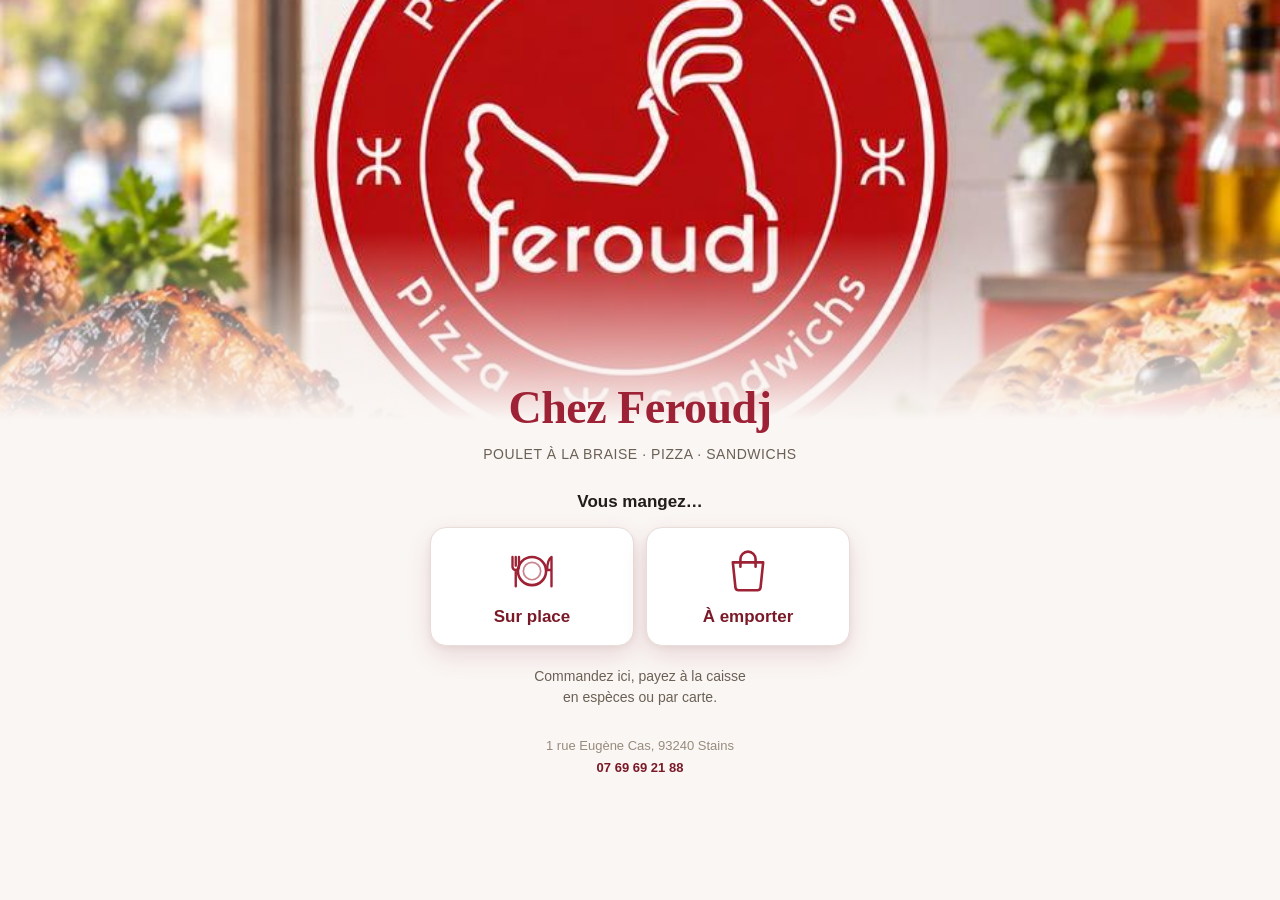
==== commit c506ea21: "Carte du 07/10/2026 16:03" ====
--- a/index.html
+++ b/index.html
@@ -7,8 +7,8 @@
     <meta name="theme-color" content="#faf6f4" />
     <meta name="color-scheme" content="light" />
     <title>Chez Feroudj · Commander</title>
-    <script type="module" crossorigin src="./assets/index-BMasnbBu.js"></script>
-    <link rel="stylesheet" crossorigin href="./assets/index-DGEGAJLn.css">
+    <script type="module" crossorigin src="./assets/index-hDhA65Kv.js"></script>
+    <link rel="stylesheet" crossorigin href="./assets/index-DhGPjfGP.css">
   </head>
   <body>
     <div id="root"></div>
--- a/assets/index-DhGPjfGP.css
+++ b/assets/index-DhGPjfGP.css
@@ -0,0 +1 @@
+@media screen{.print-ticket{display:none}}@media print{@page{size:80mm auto;margin:0}body>*:not(.print-ticket){display:none!important}html,body{background:#fff!important;margin:0;padding:0}.print-ticket{display:block;width:72mm;margin:0 auto;padding:4mm 0 8mm;color:#000;font-family:var(--font);font-size:11pt;line-height:1.3}.print-ticket p{margin:0}.print-ticket{position:relative;z-index:0}.pt-filigrane{position:absolute;top:50%;left:50%;width:56mm;transform:translate(-50%,-50%);opacity:.12;z-index:-1;filter:grayscale(1)}.pt-thanks{margin-top:3mm!important;text-align:center;font-size:14pt;font-weight:700}.pt-brand{text-align:center;font-family:var(--font-display);font-size:15pt;font-weight:700}.pt-kicker{margin-top:2mm!important;text-align:center;font-size:10pt;font-weight:700;letter-spacing:.08em;text-transform:uppercase}.pt-code{margin:1mm 0!important;text-align:center;font-family:var(--font-mono);font-size:40pt;font-weight:700;letter-spacing:.18em;line-height:1.05}.pt-barcode{display:block;width:60mm;height:16mm;margin:0 auto 2mm}.pt-meta{padding-bottom:2mm;border-bottom:1px dashed #000;text-align:center;font-size:9pt}.pt-lines{width:100%;margin:2mm 0;border-collapse:collapse;font-size:10pt}.pt-lines td{padding:.6mm 0;vertical-align:top}.pt-qty{width:8mm;white-space:nowrap}.pt-price{padding-left:2mm!important;text-align:right;white-space:nowrap}.pt-parts{font-size:8.5pt}.pt-total{display:flex;justify-content:space-between;padding-top:2mm;border-top:1px dashed #000;font-size:13pt;font-weight:700}.pt-note{margin-top:3mm!important;text-align:center;font-size:9pt}}@media print{.pt-meta-line{text-align:center;font-size:9pt}.pt-vat{width:100%;margin-top:2mm;border-collapse:collapse;font-size:8.5pt}.pt-vat th,.pt-vat td{padding:.4mm 0;text-align:right}.pt-vat th:first-child,.pt-vat td:first-child{text-align:left}.pt-vat th{font-weight:600;border-bottom:1px solid #000}.pt-vat-total{display:flex;justify-content:space-between;font-size:10pt}}.modal-backdrop{position:fixed;top:0;right:0;bottom:0;left:0;z-index:50;display:flex;align-items:center;justify-content:center;padding:var(--sp-4);background:#2e12168f;animation:ui-fade-in .22s ease}.modal{display:flex;flex-direction:column;width:min(560px,100%);max-height:min(680px,92vh);background:var(--surface);border:1px solid var(--border);border-radius:var(--r-lg);box-shadow:var(--shadow-lg);overflow:hidden;animation:ui-panel-in .28s cubic-bezier(.16,1,.3,1)}.modal-large{width:min(720px,100%);max-height:94vh;font-size:var(--fs-md)}.modal-head{display:flex;align-items:flex-start;gap:var(--sp-3);padding:var(--sp-4);border-bottom:1px solid var(--border);flex-shrink:0}.modal-price{font-size:var(--fs-lg);font-weight:var(--fw-bold);white-space:nowrap}.modal-body{padding:var(--sp-4);display:flex;flex-direction:column;gap:var(--sp-5);overflow-y:auto;min-height:0}.mod-group-head{display:flex;align-items:baseline;justify-content:space-between;gap:var(--sp-2);margin-bottom:var(--sp-2)}.mod-group-rule{font-size:var(--fs-xs);text-transform:uppercase;letter-spacing:.04em;font-weight:var(--fw-medium)}.mod-options{display:grid;grid-template-columns:repeat(auto-fill,minmax(190px,1fr));gap:var(--sp-2)}.mod-option{display:flex;align-items:center;justify-content:space-between;gap:var(--sp-2);min-height:var(--touch);padding:0 var(--sp-3);border:1px solid var(--border-strong);border-radius:var(--r-md);background:var(--surface);font-size:var(--fs-base);cursor:pointer;transition:border-color var(--t-fast),background var(--t-fast)}.modal-large .mod-option{min-height:56px;font-size:var(--fs-md)}.mod-option:hover{background:var(--surface-hover)}.mod-option.on{background:var(--accent-soft);border-color:var(--accent);font-weight:var(--fw-semibold)}.mod-option.on:after{content:"✓";color:var(--accent);font-weight:var(--fw-bold)}.mod-delta{font-size:var(--fs-sm);color:var(--text-2);white-space:nowrap;margin-left:auto;font-variant-numeric:tabular-nums}.mod-option>span:first-child{white-space:normal;overflow:visible;text-overflow:clip;line-height:var(--lh-tight)}.modal-foot{display:flex;align-items:center;gap:var(--sp-2);padding:var(--sp-3) var(--sp-4);border-top:1px solid var(--border);background:var(--surface-2);flex-shrink:0}.mod-group-free{color:var(--accent-ink);font-weight:var(--fw-medium)}.mod-delta-free{color:var(--accent-ink);font-weight:var(--fw-medium);font-size:var(--fs-xs);text-transform:uppercase;letter-spacing:.04em}.mod-options-photo{display:grid;grid-template-columns:repeat(auto-fill,minmax(clamp(104px,14vmin,160px),1fr));gap:var(--sp-3)}.mod-options-photo .mod-option{position:relative;flex-direction:column;align-items:stretch;justify-content:flex-start;gap:var(--sp-1);min-height:0;padding:var(--sp-2) var(--sp-2) var(--sp-3);border-color:var(--border);border-radius:var(--r-lg);text-align:center;transition:border-color var(--t),box-shadow var(--t),transform var(--t)}.mod-options-photo .mod-option:hover{border-color:var(--accent);box-shadow:var(--shadow);transform:translateY(-2px)}.mod-options-photo .mod-option:active{transform:translateY(0) scale(.99)}.mod-options-photo .mod-option.on{border-color:var(--accent);box-shadow:var(--shadow)}.mod-options-photo .mod-option.on:after{position:absolute;top:var(--sp-2);right:var(--sp-2);display:flex;align-items:center;justify-content:center;width:22px;height:22px;border-radius:var(--r-full);background:var(--accent);color:var(--accent-text);font-size:13px;line-height:1;box-shadow:var(--shadow)}.mod-option-photo{display:block;width:100%;aspect-ratio:1 / 1;overflow:hidden;border-radius:var(--r-md);background:transparent}.mod-option-photo img{width:100%;height:100%;object-fit:contain;display:block}.mod-option-photo-none{display:flex;align-items:center;justify-content:center;width:100%;height:100%;border-radius:var(--r-md);background:var(--surface-2);color:var(--border-strong);font-family:var(--font-display);font-size:clamp(24px,4vmin,40px);font-weight:var(--fw-bold)}.mod-options-photo .mod-option-name{font-size:clamp(14px,1.7vmin,18px);font-weight:var(--fw-semibold);line-height:var(--lh-tight)}.mod-options-photo .mod-delta{align-self:center;margin-left:0}.upsell-backdrop{position:fixed;top:0;right:0;bottom:0;left:0;z-index:55;animation:ui-fade-in .24s ease;display:flex;align-items:center;justify-content:center;padding:var(--sp-4);background:#0d1117a8}.upsell-panel{animation:ui-panel-in .3s cubic-bezier(.16,1,.3,1);display:flex;flex-direction:column;gap:var(--sp-4);width:min(820px,100%);max-height:92vh;padding:clamp(var(--sp-5),4vmin,var(--sp-7));background:var(--surface);border-radius:var(--r-lg);box-shadow:var(--shadow-lg);overflow:hidden}.upsell-head{display:flex;flex-direction:column;align-items:center;gap:var(--sp-1);text-align:center}.upsell-added{font-size:clamp(14px,1.8vmin,20px);font-weight:var(--fw-semibold);color:var(--text-2);background:var(--surface-2);padding:var(--sp-1) var(--sp-3);border-radius:var(--r-full)}.upsell-prompt{font-size:clamp(24px,3.4vmin,42px);font-weight:var(--fw-bold);letter-spacing:-.02em}.upsell-progress{font-size:var(--fs-base);color:var(--text-3);font-variant-numeric:tabular-nums}.upsell-options{flex:1;min-height:0;overflow-y:auto;align-content:start;display:grid;grid-template-columns:repeat(auto-fit,minmax(clamp(150px,20vmin,190px),clamp(180px,22vmin,228px)));grid-auto-rows:max-content;gap:var(--sp-3);justify-content:center}.upsell-option{display:flex;flex-direction:column;gap:var(--sp-1);padding:0 0 var(--sp-3);overflow:hidden;border:1px solid var(--border);border-radius:var(--r-lg);background:var(--surface);cursor:pointer;text-align:left;transition:border-color var(--t),background var(--t)}.upsell-option:hover{border-color:var(--accent);background:var(--accent-soft)}.upsell-photo{display:block;width:100%;aspect-ratio:1 / 1;overflow:hidden;background:var(--surface)}.upsell-photo img{width:100%;height:100%;object-fit:cover;display:block}.upsell-photo img[src*=".png"]{object-fit:contain;padding:4%;box-sizing:border-box}.upsell-photo-none{display:flex;align-items:center;justify-content:center;width:100%;height:100%;background:var(--surface-2);color:var(--border-strong);font-family:var(--font-display);font-size:clamp(32px,5vmin,56px);font-weight:var(--fw-bold);line-height:1;-webkit-user-select:none;user-select:none}.upsell-option-name{font-size:clamp(15px,1.9vmin,22px);font-weight:var(--fw-semibold);line-height:var(--lh-tight)}.upsell-option-price{font-size:clamp(15px,2vmin,24px);font-weight:var(--fw-bold);font-variant-numeric:tabular-nums;margin-top:auto}.upsell-foot{display:flex;justify-content:center}.upsell-skip{min-width:min(320px,100%);min-height:56px;font-size:clamp(16px,2vmin,22px)}.upsell-option-name,.upsell-option-price{padding-inline:var(--sp-3)}.upsell-option-name{padding-top:var(--sp-2)}.upsell-step{display:flex;flex-direction:column;flex:1;min-height:0;animation:upsell-step-in .28s cubic-bezier(.16,1,.3,1)}@keyframes upsell-step-in{0%{opacity:0;transform:translate(14px)}to{opacity:1;transform:none}}@media (prefers-reduced-motion: reduce){.upsell-step{animation:none}}.upsell-panel{min-height:min(540px,78vh)}.upsell-option{position:relative;padding:0}.upsell-pick{display:flex;flex-direction:column;gap:var(--sp-1);width:100%;padding:0 0 var(--sp-3);border:0;border-radius:inherit;background:none;color:inherit;font:inherit;text-align:left;cursor:pointer}.upsell-less{position:absolute;top:var(--sp-2);left:var(--sp-2);z-index:1;display:flex;align-items:center;justify-content:center;width:32px;height:32px;padding:0;border:1px solid var(--border-strong);border-radius:var(--r-full);background:var(--surface);color:var(--text);font-size:20px;line-height:1;cursor:pointer;box-shadow:var(--shadow)}.upsell-less:hover{border-color:var(--accent);color:var(--accent)}.upsell-less:active{transform:scale(.94)}.upsell-option.on{border-color:var(--accent);box-shadow:var(--shadow)}.upsell-count{position:absolute;top:var(--sp-2);right:var(--sp-2);z-index:1;display:flex;align-items:center;justify-content:center;min-width:26px;height:26px;padding:0 6px;border-radius:var(--r-full);background:var(--accent);color:var(--accent-text);font-size:var(--fs-sm);font-weight:var(--fw-bold);font-variant-numeric:tabular-nums;box-shadow:var(--shadow)}.upsell-foot{display:flex;gap:var(--sp-3);justify-content:center}.upsell-back{flex:0 0 auto}.upsell-panel.upsell-many{width:min(1180px,96vw)}.upsell-options.upsell-many{grid-template-columns:repeat(auto-fit,minmax(clamp(128px,15vmin,150px),clamp(140px,16vmin,168px)));gap:var(--sp-2)}.upsell-options.upsell-many .upsell-photo{aspect-ratio:5 / 4}.upsell-options.upsell-many .upsell-photo img{object-fit:contain;padding:4%;box-sizing:border-box}.upsell-options.upsell-many .upsell-option-name,.upsell-options.upsell-many .upsell-option-price{font-size:clamp(14px,1.6vmin,18px)}.upsell-menu-price{color:var(--accent-ink, var(--accent))}.upsell-menu-price s{margin-left:4px;color:var(--text-3);font-weight:var(--fw-medium);font-size:.8em}.upsell-menu-note{display:block;font-size:.62em;font-weight:var(--fw-semibold);color:var(--text-2);letter-spacing:.02em}.kh{position:absolute;top:0;left:0;right:0;z-index:3;display:flex;align-items:center;gap:var(--sp-4);padding:var(--sp-4) var(--sp-5) var(--sp-4) calc(var(--kr-w, 0px) + 10px);background:none;border:0;pointer-events:none}.kh>*{pointer-events:auto}.kh-back{display:inline-grid;place-items:center;width:var(--touch);height:var(--touch);padding:0;border:0;border-radius:var(--r-full);background:#fffffff0;color:var(--accent);box-shadow:0 1px 2px #3c14181a,0 6px 18px #3c141829;cursor:pointer;transition:background var(--t),box-shadow var(--t),transform var(--t)}.kh-back svg{width:46%;height:46%;display:block}.kh-back:hover{background:#fff;box-shadow:0 2px 4px #3c14181f,0 10px 26px #3c141838}.kh-back:active{transform:scale(.93)}.kh-brand{display:flex;flex-direction:column;align-items:center;margin:0 auto;text-align:center}.kh-name{font-family:var(--font-display);font-size:clamp(26px,3.4vmin,42px);font-weight:var(--fw-bold);letter-spacing:-.01em;color:var(--accent);line-height:1.1;text-shadow:0 1px 1px rgba(255,255,255,.75),0 2px 10px rgba(255,255,255,.85),0 8px 30px rgba(255,255,255,.7)}.kh-tagline{font-size:clamp(12px,1.4vmin,16px);color:var(--text-2);letter-spacing:.02em;text-shadow:0 1px 8px rgba(255,255,255,.9)}.kh-service{padding:var(--sp-2) var(--sp-4);border-radius:var(--r-full);background:var(--accent);color:var(--accent-text);font-size:var(--fs-base);font-weight:var(--fw-semibold);white-space:nowrap;box-shadow:0 1px 2px #3c14181f,0 6px 18px #78142347}.kr{position:relative;z-index:2;display:flex;flex-direction:column;gap:var(--sp-1);width:var(--kr-w);padding:calc(var(--touch) + var(--sp-6)) var(--sp-2) var(--sp-3);background:linear-gradient(180deg,#8f1d2e,#6d1523);border:0;overflow-y:auto;flex-shrink:0;box-shadow:2px 0 24px #3c0c1447}.kr-item{min-height:clamp(52px,6.5vmin,76px);padding:0 var(--sp-3);border:0;border-radius:var(--r-md);background:transparent;color:#fff4f2d1;font-size:clamp(15px,1.8vmin,20px);font-weight:var(--fw-medium);text-align:left;letter-spacing:.01em;text-shadow:0 1px 2px rgba(60,12,20,.45);cursor:pointer;transition:background var(--t-fast),color var(--t-fast),transform var(--t-fast)}.kr-item:hover{background-color:#ffffff1a;color:#fff}.kr-item.on{background:#fffcfbf5;color:#7a1a28;font-weight:var(--fw-bold);text-shadow:none;box-shadow:0 1px 2px #320a1033,0 8px 20px #320a104d}.kr-item:active{transform:scale(.97)}.ktr{display:flex;align-items:center;gap:var(--sp-2);list-style:none;margin:0;padding:var(--sp-2) var(--sp-5);background:var(--surface-2);border-bottom:1px solid var(--border);flex-shrink:0;overflow-x:auto;scrollbar-width:none}.ktr::-webkit-scrollbar{display:none}.ktr-step{display:flex;align-items:center;gap:var(--sp-2);white-space:nowrap}.ktr-step+.ktr-step:before{content:"";width:clamp(16px,3vmin,40px);height:1px;background:var(--border-strong);margin-right:var(--sp-2)}.ktr-dot{display:flex;align-items:center;justify-content:center;width:26px;height:26px;border-radius:var(--r-full);background:var(--surface-3);color:var(--text-3);font-size:var(--fs-sm);font-weight:var(--fw-bold);flex-shrink:0}.ktr-label{font-size:var(--fs-base);color:var(--text-3)}.ktr-step.now .ktr-dot{background:var(--accent);color:var(--accent-text)}.ktr-step.now .ktr-label{color:var(--text);font-weight:var(--fw-semibold)}.ktr-step.done .ktr-dot{background:var(--accent-soft);color:var(--accent)}.ktr-step.done .ktr-label{color:var(--text-2)}.kr-item{position:relative;display:flex;align-items:center;overflow:hidden}.kr-item-name{position:relative;z-index:1;flex:1;min-width:0;padding-right:clamp(30px,3.6vmin,44px)}.kr-item-photo{position:absolute;right:-10px;bottom:-10px;width:clamp(40px,4.8vmin,58px);height:clamp(40px,4.8vmin,58px);object-fit:contain;opacity:.65;pointer-events:none;transition:opacity var(--t-fast),transform var(--t-fast)}.kr-item:hover .kr-item-photo{opacity:.85;transform:scale(1.06)}.kr-item.on .kr-item-photo{opacity:.95}@media (prefers-reduced-motion: reduce){.kr-item-photo{transition:none}.kr-item:hover .kr-item-photo{transform:none}}.kr-item:not(:first-child){background-image:linear-gradient(to right,#fff0,#ffffff29 18%,#ffffff29 82%,#fff0);background-repeat:no-repeat;background-position:center top;background-size:calc(100% - var(--sp-4)) 1px}.kr-item.on+.kr-item{background-image:none}.cb{position:absolute;left:0;right:0;bottom:0;padding:var(--sp-3) var(--sp-4) var(--sp-4);pointer-events:none;z-index:30}.cb-inner{display:flex;align-items:center;gap:var(--sp-3);max-width:900px;margin:0 auto;padding:var(--sp-2) var(--sp-2) var(--sp-2) var(--sp-4);background:var(--surface);border:1px solid var(--border);border-radius:var(--r-full);box-shadow:0 8px 28px #30261a29;pointer-events:auto}.cb-empty .cb-inner{max-width:420px;padding:var(--sp-2) var(--sp-4);opacity:.85}.cb-empty .cb-actions{display:none}.cb-summary{display:flex;align-items:baseline;gap:var(--sp-3);flex:1;min-width:0;padding:var(--sp-1) 0;border:0;background:transparent;cursor:pointer;text-align:left}.cb-summary:disabled{cursor:default}.cb-count{font-size:clamp(13px,1.5vmin,17px);color:var(--text-2);white-space:nowrap}.cb-total{font-size:clamp(20px,2.6vmin,30px);font-weight:var(--fw-bold);font-variant-numeric:tabular-nums;color:var(--accent-ink);line-height:1}.cb-chev{display:grid;place-items:center;width:30px;height:30px;margin-left:var(--sp-2);border-radius:var(--r-full);background:var(--accent-soft);color:var(--accent);flex-shrink:0;transition:transform var(--t),background var(--t)}.cb-chev svg{width:18px;height:18px;display:block}.cb-summary:hover .cb-chev{transform:translateY(-2px);background:var(--accent);color:var(--accent-text)}.cb-actions{display:flex;gap:var(--sp-2);flex-shrink:0}.cb-btn{min-height:clamp(48px,6vmin,60px);padding:0 clamp(var(--sp-4),2.5vmin,var(--sp-6));border-radius:var(--r-full);border:1px solid var(--border-strong);background:var(--surface);color:var(--text);font-size:clamp(14px,1.7vmin,19px);font-weight:var(--fw-semibold);white-space:nowrap;cursor:pointer;transition:background var(--t-fast),border-color var(--t-fast)}.cb-btn:hover:not(:disabled){background:var(--surface-hover)}.cb-btn:disabled{opacity:.4;cursor:not-allowed}.cb-btn-primary{background:var(--accent);border-color:var(--accent);color:var(--accent-text)}.cb-btn-primary:hover:not(:disabled){background:var(--accent-hover);border-color:var(--accent-hover)}.cb-note{max-width:900px;margin:var(--sp-2) auto 0;padding:0 var(--sp-4);font-size:var(--fs-sm);color:var(--warning-text);text-align:center;pointer-events:auto}.cs-backdrop{position:fixed;top:0;right:0;bottom:0;left:0;z-index:45;display:flex;align-items:flex-end;justify-content:center;background:#2e121680;animation:cs-fade .26s ease}.cs{display:flex;flex-direction:column;width:min(760px,100%);max-height:80vh;margin:0 var(--sp-3) var(--sp-3);background:var(--surface);border-radius:var(--r-xl) var(--r-xl) var(--r-lg) var(--r-lg);box-shadow:0 -8px 40px #30261a3d;animation:cs-rise .32s cubic-bezier(.16,1,.3,1);overflow:hidden}@keyframes cs-fade{0%{opacity:0}}@keyframes cs-rise{0%{transform:translateY(80px);opacity:0}}.cs-handle{display:block;width:44px;height:5px;margin:var(--sp-3) auto var(--sp-1);border:0;padding:0;border-radius:var(--r-full);background:var(--border-strong);cursor:pointer;flex-shrink:0}.cs-head{display:flex;align-items:baseline;justify-content:space-between;gap:var(--sp-3);padding:var(--sp-2) var(--sp-5) var(--sp-3);border-bottom:1px solid var(--border);flex-shrink:0}.cs-head h2{font-size:var(--fs-lg)}.cs-head-total{font-size:var(--fs-xl);font-weight:var(--fw-bold);font-variant-numeric:tabular-nums;color:var(--accent-ink)}.cs-lines{padding:var(--sp-2) var(--sp-5);min-height:0}.cs-line{display:flex;align-items:center;gap:var(--sp-3);padding:var(--sp-3) 0}.cs-line+.cs-line{border-top:1px solid var(--border)}.cs-photo{width:56px;height:56px;border-radius:var(--r-md);overflow:hidden;background:var(--surface-2);flex-shrink:0}.cs-photo img{width:100%;height:100%;object-fit:contain;display:block}.cs-photo-none{display:flex;align-items:center;justify-content:center;width:100%;height:100%;font-family:var(--font-display);font-size:24px;font-weight:var(--fw-bold);color:var(--border-strong)}.cs-body{display:flex;flex-direction:column;gap:2px;flex:1;min-width:0}.cs-name{font-size:var(--fs-md);font-weight:var(--fw-medium)}.cs-mods{font-size:var(--fs-base);color:var(--text-2)}.cs-qty{display:flex;align-items:center;gap:var(--sp-1);flex-shrink:0}.cs-qty button{width:var(--touch);height:var(--touch);border:1px solid var(--border-strong);border-radius:var(--r-md);background:var(--surface);font-size:var(--fs-lg);cursor:pointer}.cs-qty button:hover{background:var(--surface-hover)}.cs-qty span{min-width:28px;text-align:center;font-size:var(--fs-md);font-weight:var(--fw-semibold);font-variant-numeric:tabular-nums}.cs-price{font-size:var(--fs-md);font-weight:var(--fw-semibold);font-variant-numeric:tabular-nums;min-width:80px;text-align:right;flex-shrink:0}.cs-foot{padding:var(--sp-3) var(--sp-5) var(--sp-4);border-top:1px solid var(--border);background:var(--surface-2);flex-shrink:0}@media (prefers-reduced-motion: reduce){.cs,.cs-backdrop{animation:none}}.cs-menu .cs-name:before{content:"Menu";display:inline-block;margin-right:var(--sp-2);padding:1px var(--sp-2);border-radius:var(--r-full);background:var(--accent-soft);color:var(--accent-ink);font-size:var(--fs-xs);font-weight:var(--fw-bold);text-transform:uppercase;letter-spacing:.04em;vertical-align:middle}.cs-menu-price{color:var(--accent-ink, var(--accent));font-weight:var(--fw-semibold)}.fd-backdrop{position:fixed;top:0;right:0;bottom:0;left:0;z-index:60;display:flex;align-items:center;justify-content:center;padding:var(--sp-4);background:#1a12129e;animation:ui-fade-in .24s ease}.fd{display:flex;flex-direction:column;width:min(760px,100%);min-height:min(560px,82vh);max-height:92vh;border-radius:var(--r-xl);background:var(--surface);box-shadow:var(--shadow-lg);overflow:hidden;animation:ui-panel-in .3s cubic-bezier(.16,1,.3,1)}.fd-step{display:flex;flex-direction:column;flex:1;min-height:0;animation:fd-step-in .28s cubic-bezier(.16,1,.3,1)}@keyframes fd-step-in{0%{opacity:0;transform:translate(14px)}to{opacity:1;transform:none}}@media (prefers-reduced-motion: reduce){.fd-step{animation:none}}.fd-head{display:flex;flex-direction:column;align-items:center;gap:var(--sp-1);padding:var(--sp-4) var(--sp-4) var(--sp-3);text-align:center}.fd-menu{padding:var(--sp-1) var(--sp-3);border-radius:var(--r-full);background:var(--surface-2);color:var(--text-2);font-size:clamp(13px,1.6vmin,17px);font-weight:var(--fw-semibold)}.fd-prompt{margin:0;font-family:var(--font-display);font-size:clamp(24px,3.2vmin,40px)}.fd-progress{color:var(--text-2);font-size:clamp(14px,1.7vmin,19px);font-variant-numeric:tabular-nums}.fd-options{flex:1;align-content:start;display:grid;grid-template-columns:repeat(auto-fill,minmax(clamp(150px,18vmin,210px),1fr));grid-auto-rows:max-content;gap:var(--sp-3);padding:0 var(--sp-4) var(--sp-4);min-height:0}.fd-option{display:flex;flex-direction:column;gap:var(--sp-1);padding:0 0 var(--sp-3);overflow:hidden;border:1px solid var(--border);border-radius:var(--r-lg);background:var(--surface);text-align:left;cursor:pointer;transition:border-color var(--t),box-shadow var(--t),transform var(--t)}.fd-option:hover{border-color:var(--accent);box-shadow:var(--shadow);transform:translateY(-3px)}.fd-option:active{transform:translateY(-1px) scale(.985)}.fd-photo{display:block;width:100%;aspect-ratio:1 / 1;overflow:hidden;background:var(--surface)}.fd-photo img{width:100%;height:100%;object-fit:cover;display:block}.fd-photo img[src*=".png"]{object-fit:contain;padding:4%;box-sizing:border-box}.fd-photo-none{display:flex;align-items:center;justify-content:center;width:100%;height:100%;background:var(--surface-2);color:var(--border-strong);font-family:var(--font-display);font-size:clamp(30px,5vmin,54px);font-weight:var(--fw-bold)}.fd-option-name{padding:var(--sp-2) var(--sp-3) 0;font-size:clamp(15px,1.9vmin,21px);font-weight:var(--fw-semibold);line-height:var(--lh-tight)}.fd-option-price{padding:0 var(--sp-3);color:var(--text-3);font-size:clamp(13px,1.6vmin,17px);font-variant-numeric:tabular-nums}.fd-option-price:not(:empty){color:var(--accent-ink);font-weight:var(--fw-medium)}.fd-empty{margin:0;padding:var(--sp-4);color:var(--text-2);text-align:center}.fd-foot{display:flex;justify-content:center;padding:var(--sp-3) var(--sp-4) var(--sp-4);border-top:1px solid var(--border);background:var(--bg)}.fd-back{min-width:220px}.fd-pack{width:min(560px,100%)}.fd-contents{display:flex;flex-direction:column;gap:var(--sp-2);padding:0 var(--sp-4) var(--sp-4);min-height:0}.fd-item{display:flex;align-items:center;gap:var(--sp-3);padding:var(--sp-2);border-radius:var(--r-lg);background:var(--surface-2)}.fd-item-photo{flex:0 0 auto;width:clamp(56px,8vmin,84px);height:clamp(56px,8vmin,84px);border-radius:var(--r-md);overflow:hidden;background:var(--surface)}.fd-item-photo img{width:100%;height:100%;object-fit:cover;display:block}.fd-item-photo img[src*=".png"]{object-fit:contain}.fd-item-name{font-size:clamp(16px,2vmin,23px);font-weight:var(--fw-semibold)}.fd-foot-pack{gap:var(--sp-3)}.fd-foot-pack .fd-back{min-width:0;flex:0 0 auto}.fd-foot-pack .fd-add{flex:1 1 auto}.kiosk{--kr-w: clamp(143px, 16.5vmin, 209px);position:relative;display:flex;flex-direction:column;height:100%;background:var(--bg);overflow:hidden}.kiosk:before{content:"";position:fixed;top:0;right:0;bottom:0;left:0;background-image:url(/borne-fond.jpg);background-size:cover;background-position:center;opacity:.1;pointer-events:none;z-index:0}.kiosk>*{position:relative;z-index:1}.kiosk>.fd-backdrop,.kiosk>.upsell-backdrop,.kiosk>.modal-backdrop,.kiosk>.cs-backdrop{position:fixed;z-index:40}.kiosk>.cb{position:absolute;z-index:30}.kiosk>.kh{position:absolute;z-index:20}.kiosk-center:before{opacity:.55}.kiosk-center:after{content:"";position:fixed;top:0;right:0;bottom:0;left:0;background:linear-gradient(0deg,var(--bg) 0%,color-mix(in srgb,var(--bg) 88%,transparent) 22%,color-mix(in srgb,var(--bg) 45%,transparent) 40%,transparent 58%);pointer-events:none;z-index:0}.kiosk-boot,.kiosk-center{display:flex;flex-direction:column;align-items:center;justify-content:flex-end;height:100%;gap:var(--sp-4);padding:var(--sp-6) var(--sp-6) clamp(var(--sp-6),9vh,96px);text-align:center;background:var(--bg)}.kiosk-welcome{font-family:var(--font-display);font-size:clamp(40px,6vmin,84px);font-weight:var(--fw-bold);letter-spacing:-.02em;color:var(--accent);text-shadow:0 1px 1px rgba(255,255,255,.8),0 3px 14px rgba(255,255,255,.9),0 10px 40px rgba(255,255,255,.75)}.kiosk-sub{font-size:clamp(18px,2.4vmin,32px);color:var(--text-2);text-shadow:0 1px 10px rgba(255,255,255,.95);max-width:28ch}.kiosk-service-choice{display:flex;gap:var(--sp-4);margin-top:var(--sp-4);flex-wrap:wrap;justify-content:center}.kiosk-big-choice{min-width:clamp(220px,30vmin,340px);min-height:clamp(96px,14vmin,150px);padding:var(--sp-5);border:0;border-radius:var(--r-xl);background:#fffdfcf7;color:var(--accent-ink);font-size:clamp(20px,2.8vmin,34px);font-weight:var(--fw-semibold);letter-spacing:.01em;cursor:pointer;box-shadow:0 2px 4px #3c14181a,0 14px 40px #3c141838;transition:transform var(--t),box-shadow var(--t),background var(--t)}.kiosk-big-choice:hover{background:#fff;transform:translateY(-3px);box-shadow:0 3px 6px #3c14181f,0 20px 54px #3c14184d}.kiosk-big-choice:active{transform:translateY(0) scale(.98)}.kiosk-order-number{color:var(--accent)}.kiosk-order-number{font-size:clamp(72px,16vmin,220px);font-weight:var(--fw-bold);font-variant-numeric:tabular-nums;color:var(--accent);line-height:1}.kiosk-restart{margin-top:var(--sp-4);min-width:240px}.kiosk-reprint{margin-top:var(--sp-3);min-width:240px}.kiosk-head{display:flex;align-items:center;gap:var(--sp-3);padding:var(--sp-2) var(--sp-4);background:var(--surface);border-bottom:1px solid var(--border);flex-shrink:0}.kiosk-service-badge{padding:var(--sp-1) var(--sp-3);border-radius:var(--r-full);background:var(--accent-soft);color:var(--accent);font-size:var(--fs-md);font-weight:var(--fw-semibold)}.kiosk-problem{display:flex;align-items:center;gap:var(--sp-4);padding:var(--sp-3) var(--sp-4);background:var(--warning-soft);color:var(--warning-text);font-size:var(--fs-md);font-weight:var(--fw-medium);flex-shrink:0}.kiosk-problem .btn{margin-left:auto;flex-shrink:0}.kiosk-body{display:flex;flex:1;min-height:0;position:relative}.kiosk-products{padding:calc(var(--touch) + var(--sp-6)) var(--sp-5) var(--sp-4);flex:1}.kiosk-grid{display:grid;grid-template-columns:repeat(auto-fill,minmax(clamp(152px,18vmin,219px),1fr));gap:var(--sp-3);padding-bottom:clamp(96px,12vmin,140px)}.kiosk-product{display:flex;flex-direction:column;gap:var(--sp-1);padding:0 0 var(--sp-3);border:1px solid var(--border);border-radius:var(--r-xl);background:var(--surface);text-align:left;cursor:pointer;overflow:hidden;transition:border-color var(--t),box-shadow var(--t),transform var(--t)}.kiosk-product:hover:not(:disabled){border-color:var(--accent);box-shadow:var(--shadow);transform:translateY(-2px)}.kiosk-product:active:not(:disabled){transform:translateY(0)}.kiosk-product-name{font-size:clamp(14px,1.7vmin,19px);font-weight:var(--fw-semibold);line-height:var(--lh-tight);padding:0 var(--sp-1)}.kiosk-product-desc{font-size:clamp(12px,1.3vmin,15px);color:var(--text-2);line-height:var(--lh-tight);padding:0 var(--sp-1);display:-webkit-box;-webkit-line-clamp:2;-webkit-box-orient:vertical;overflow:hidden}.kiosk-product-foot{display:flex;align-items:baseline;justify-content:space-between;gap:var(--sp-2);margin-top:auto;padding:0 var(--sp-1)}.kiosk-product-price{font-size:clamp(15px,1.8vmin,21px);font-weight:var(--fw-bold);font-variant-numeric:tabular-nums;color:var(--accent-ink);white-space:nowrap}.kiosk-product.off{background:var(--surface-2);border-style:dashed;cursor:not-allowed}.kiosk-product.off .kiosk-product-name,.kiosk-product.off .kiosk-product-price{color:var(--text-3)}.kiosk-product-off{font-size:var(--fs-sm);font-weight:var(--fw-bold);color:var(--danger-text);text-transform:uppercase;letter-spacing:.04em}.kiosk-upsell{margin-top:var(--sp-5);padding-top:var(--sp-4);border-top:1px solid var(--border)}.kiosk-upsell h2{font-size:var(--fs-md);color:var(--text-2);margin-bottom:var(--sp-3)}.kiosk-upsell-row{display:flex;flex-wrap:wrap;gap:var(--sp-2)}.kiosk-upsell-item{display:flex;align-items:center;gap:var(--sp-3);min-height:var(--touch-lg);padding:0 var(--sp-4);border:1px solid var(--border-strong);border-radius:var(--r-full);background:var(--surface);font-size:var(--fs-base);font-weight:var(--fw-medium);cursor:pointer}.kiosk-upsell-item:hover{background:var(--accent-soft);border-color:var(--accent)}.kiosk-cart{display:flex;flex-direction:column;max-height:34vh;background:var(--surface);border-top:1px solid var(--border);flex-shrink:0;box-shadow:0 -6px 20px #30261a0f}.kiosk-cart-lines{padding:var(--sp-2) var(--sp-4);min-height:0}.kiosk-cart-empty{display:block;padding:var(--sp-3) 0;color:var(--text-3);font-size:var(--fs-md)}.kiosk-cart-line{display:flex;align-items:center;gap:var(--sp-3);padding:var(--sp-2) 0}.kiosk-cart-line+.kiosk-cart-line{border-top:1px solid var(--border)}.kiosk-cart-qty{display:flex;align-items:center;gap:var(--sp-1);flex-shrink:0}.kiosk-cart-qty button{width:var(--touch);height:var(--touch);border:1px solid var(--border-strong);border-radius:var(--r-md);background:var(--surface);font-size:var(--fs-lg);cursor:pointer}.kiosk-cart-qty span{min-width:28px;text-align:center;font-size:var(--fs-md);font-weight:var(--fw-semibold)}.kiosk-cart-body{display:flex;flex-direction:column;min-width:0;flex:1}.kiosk-cart-name{font-size:var(--fs-md);font-weight:var(--fw-medium)}.kiosk-cart-mods{font-size:var(--fs-base);color:var(--text-2)}.kiosk-cart-price{font-size:var(--fs-md);font-weight:var(--fw-semibold);flex-shrink:0}.kiosk-cart-foot{display:flex;align-items:center;gap:var(--sp-4);padding:var(--sp-4) var(--sp-5);border-top:1px solid var(--border);background:var(--surface-2);flex-wrap:wrap}.kiosk-total{display:flex;flex-direction:column}.kiosk-total-label{font-size:var(--fs-base);color:var(--text-2)}.kiosk-total-value{font-size:clamp(28px,3.4vmin,44px);font-weight:var(--fw-bold);line-height:1.1;color:var(--accent-ink)}.kiosk-order-btn{margin-left:auto;min-height:60px;min-width:300px;font-size:var(--fs-md)}@media (max-width: 860px){.kiosk-order-btn{min-width:100%;margin-left:0}}.kiosk-topay{padding:var(--sp-3) var(--sp-5);border-radius:var(--r-md);font-size:clamp(18px,2.4vmin,30px);font-weight:var(--fw-semibold)}.kiosk-topay{background:var(--preparing-soft);color:var(--preparing-text)}.kiosk-photo{display:block;width:100%;aspect-ratio:1 / 1;overflow:hidden;background:var(--surface);flex-shrink:0}.kiosk-photo img{width:100%;height:100%;object-fit:cover;display:block}.kiosk-photo img[src*=".png"]{object-fit:contain;padding:4%;box-sizing:border-box}.kiosk-photo-none{display:flex;align-items:center;justify-content:center;width:100%;height:100%;background:var(--surface-2);color:var(--border-strong);font-family:var(--font-display);font-size:clamp(40px,7vmin,90px);font-weight:var(--fw-bold);line-height:1;-webkit-user-select:none;user-select:none}.kiosk-product.off .kiosk-photo img{filter:grayscale(1);opacity:.5}.kiosk-product-name,.kiosk-product-desc,.kiosk-product-foot{padding-inline:var(--sp-2)}.kiosk-product-name{padding-top:var(--sp-2)}.kiosk-formule-tag{align-self:flex-start;margin:var(--sp-2) var(--sp-2) 0;padding:1px var(--sp-2);border-radius:var(--r-full);background:var(--accent);color:var(--accent-text);font-size:var(--fs-xs);font-weight:var(--fw-bold);text-transform:uppercase;letter-spacing:.05em}.kiosk-formule .kiosk-product-name{padding-top:var(--sp-1)}.kiosk-code{letter-spacing:.18em;font-variant-numeric:normal}.kiosk-code-small{font-size:clamp(40px,7vmin,80px)}.kiosk-countdown{margin-top:var(--sp-3);font-size:var(--fs-sm);color:var(--text-3)}.kiosk-product-sizes{display:flex;flex-wrap:wrap;gap:4px;padding:0 var(--sp-2)}.kiosk-size{padding:1px var(--sp-2);border-radius:var(--r-full);background:var(--surface-2);color:var(--text-2);font-size:clamp(11px,1.2vmin,14px);font-weight:var(--fw-medium);letter-spacing:.02em;white-space:nowrap;box-shadow:inset 0 -1px #211d180f;text-shadow:0 1px 0 rgba(255,255,255,.6)}.kiosk-size:not(:first-child):not(:last-child){background:var(--surface-3)}.kiosk-size:last-child{background:var(--accent-soft);color:var(--accent-ink)}.kiosk-product-menu-price{font-size:var(--fs-sm);font-weight:var(--fw-semibold);color:var(--accent-ink, var(--accent))}:root{--sp-1: 4px;--sp-2: 8px;--sp-3: 12px;--sp-4: 16px;--sp-5: 24px;--sp-6: 32px;--sp-7: 48px;--r-sm: 5px;--r-md: 8px;--r-lg: 12px;--r-xl: 16px;--r-full: 999px;--font: -apple-system, BlinkMacSystemFont, "Segoe UI Variable Text", "Segoe UI", Roboto, "Helvetica Neue", Arial, sans-serif;--font-display: "Iowan Old Style", "Palatino Linotype", Palatino, Georgia, "Times New Roman", serif;--font-mono: "SF Mono", "Cascadia Mono", "Roboto Mono", Consolas, monospace;--fs-xs: 11px;--fs-sm: 12px;--fs-base: 14px;--fs-md: 16px;--fs-lg: 19px;--fs-xl: 24px;--fs-2xl: 30px;--fs-3xl: 42px;--fs-display: 64px;--lh-tight: 1.15;--lh-normal: 1.5;--fw-normal: 400;--fw-medium: 500;--fw-semibold: 600;--fw-bold: 700;--touch-sm: 36px;--touch: 44px;--touch-lg: 48px;color-scheme:light;--bg: #faf6f4;--surface: #ffffff;--surface-2: #f5efec;--surface-3: #ebe2de;--surface-hover: #f8f1ee;--surface-active: #f0e7e3;--border: #e8ddd8;--border-strong: #d2c2bc;--text: #211d18;--text-2: #6b6054;--text-3: #978b7c;--text-inverse: #ffffff;--accent: #9d2235;--accent-hover: #831a2b;--accent-soft: #f9eaec;--accent-text: #ffffff;--accent-ink: #7a1a28;--new: #2f6b4f;--new-soft: #e6f0ea;--new-text: #1d4634;--preparing: #b3671b;--preparing-soft: #fbeedd;--preparing-text: #8a4e12;--ready: #2f7d4f;--ready-soft: #e3f3e8;--ready-text: #1b5233;--danger: #bf4722;--danger-soft: #fceee8;--danger-text: #97361a;--danger-hover: #a13a1c;--warning: #b3671b;--warning-soft: #fbeedd;--warning-text: #8a4e12;--muted: #7a6f61;--muted-soft: #f1ece3;--station-pizza: #c2410c;--station-sandwich: #a16207;--station-kitchen: #b3382f;--station-bar: #2f6b4f;--shadow: 0 1px 2px rgba(48, 38, 26, .06), 0 2px 6px rgba(48, 38, 26, .05);--shadow-lg: 0 10px 30px rgba(48, 38, 26, .14);--t-fast: 80ms ease;--t: .14s ease;--focus-ring: 0 0 0 2px var(--surface), 0 0 0 4px var(--accent)}[data-theme=dark]{--bg: #16130f;--surface: #1e1a15;--surface-2: #26211b;--surface-3: #322b23;--surface-hover: #2a241d;--surface-active: #332c24;--border: #332c24;--border-strong: #4a4136;--text: #f0ebe3;--text-2: #a89c8c;--text-3: #7a6f61;--text-inverse: #16130f;--accent: #c0453f;--accent-hover: #d15650;--accent-soft: #331d1f;--accent-ink: #f0a8a4;--new: #5fae86;--new-soft: #1d3329;--new-text: #a7dcc1;--preparing: #e5a34e;--preparing-soft: #33260f;--preparing-text: #f0c179;--ready: #6cc48d;--ready-soft: #1a3325;--ready-text: #a3ddb9;--danger: #e57a6e;--danger-soft: #331d1a;--danger-text: #f0a79d;--danger-hover: #d1564a;--warning: #e5a34e;--warning-soft: #33260f;--warning-text: #f0c179;--muted: #a89c8c;--muted-soft: #26211b;--station-pizza: #f09b5f;--station-sandwich: #e5c15f;--station-kitchen: #e57a6e;--station-bar: #5fae86;--shadow: 0 1px 3px rgba(0, 0, 0, .5);--shadow-lg: 0 10px 30px rgba(0, 0, 0, .6)}*,*:before,*:after{box-sizing:border-box}html,body,#root{height:100%;margin:0}html{background:var(--bg)}body{font-family:var(--font);font-size:var(--fs-base);line-height:var(--lh-normal);color:var(--text);background:var(--bg);-webkit-font-smoothing:antialiased;-webkit-user-select:none;user-select:none;touch-action:manipulation;overscroll-behavior:none}input,textarea,[data-selectable]{-webkit-user-select:text;user-select:text}h1,h2,h3,h4{margin:0;font-weight:var(--fw-semibold);line-height:var(--lh-tight);letter-spacing:-.01em}h1{font-size:var(--fs-xl)}h2{font-size:var(--fs-lg)}h3{font-size:var(--fs-md)}h4{font-size:var(--fs-base)}p{margin:0}button{font:inherit;color:inherit}:focus-visible{outline:none;box-shadow:var(--focus-ring)}*{scrollbar-width:thin;scrollbar-color:var(--border-strong) transparent}*::-webkit-scrollbar{width:10px;height:10px}*::-webkit-scrollbar-track{background:transparent}*::-webkit-scrollbar-thumb{background:var(--border-strong);border-radius:var(--r-full);border:3px solid var(--bg)}.btn{display:inline-flex;align-items:center;justify-content:center;gap:var(--sp-2);min-height:var(--touch);padding:0 var(--sp-4);border:1px solid var(--border-strong);border-radius:var(--r-md);background:var(--surface);color:var(--text);font-size:var(--fs-base);font-weight:var(--fw-medium);cursor:pointer;white-space:nowrap;transition:background var(--t-fast),border-color var(--t-fast)}.btn:hover:not(:disabled){background:var(--surface-hover)}.btn:active:not(:disabled){background:var(--surface-active)}.btn:disabled{opacity:.45;cursor:not-allowed}.btn-primary{background:var(--accent);border-color:var(--accent);color:var(--accent-text)}.btn-primary:hover:not(:disabled){background:var(--accent-hover);border-color:var(--accent-hover)}.btn-primary:active:not(:disabled){background:var(--accent-hover)}.btn-danger{background:var(--surface);border-color:var(--danger);color:var(--danger-text)}.btn-danger:hover:not(:disabled){background:var(--danger-soft);border-color:var(--danger-hover);color:var(--danger-hover)}.btn-ghost{background:transparent;border-color:transparent}.btn-ghost:hover:not(:disabled){background:var(--surface-hover)}.btn-lg{min-height:var(--touch-lg);padding:0 var(--sp-5);font-size:var(--fs-md);font-weight:var(--fw-semibold)}.btn-sm{min-height:var(--touch-sm);padding:0 var(--sp-3);font-size:var(--fs-sm)}.btn-block{width:100%}.panel{background:var(--surface);border:1px solid var(--border);border-radius:var(--r-lg)}.panel-pad{padding:var(--sp-4)}.toolbar{display:flex;align-items:center;gap:var(--sp-2);min-height:52px;padding:0 var(--sp-4);background:var(--surface);border-bottom:1px solid var(--border);flex-shrink:0}.toolbar-title{font-family:var(--font-display);font-size:var(--fs-lg);font-weight:var(--fw-bold);letter-spacing:-.01em;color:var(--accent-ink)}.spacer{flex:1}.chip{display:inline-flex;align-items:center;gap:var(--sp-1);height:22px;padding:0 var(--sp-2);border-radius:var(--r-sm);font-size:var(--fs-xs);font-weight:var(--fw-semibold);text-transform:uppercase;letter-spacing:.03em;white-space:nowrap}.chip-new{background:var(--new-soft);color:var(--new-text)}.chip-preparing{background:var(--preparing-soft);color:var(--preparing-text)}.chip-ready{background:var(--ready-soft);color:var(--ready-text)}.chip-danger{background:var(--danger-soft);color:var(--danger-text)}.chip-accent{background:var(--accent-soft);color:var(--accent-ink)}.chip-muted{background:var(--muted-soft);color:var(--muted)}.chip-dot{width:6px;height:6px;border-radius:var(--r-full);background:currentColor;flex-shrink:0}.table{width:100%;border-collapse:collapse;font-size:var(--fs-base)}.table th{text-align:left;font-size:var(--fs-xs);font-weight:var(--fw-semibold);text-transform:uppercase;letter-spacing:.04em;color:var(--text-3);padding:var(--sp-2) var(--sp-3);border-bottom:1px solid var(--border);white-space:nowrap}.table td{padding:var(--sp-2) var(--sp-3);border-bottom:1px solid var(--border);vertical-align:middle}.table tbody tr:hover{background:var(--surface-hover)}.num{font-variant-numeric:tabular-nums;text-align:right}.field{display:flex;flex-direction:column;gap:var(--sp-1)}.label{font-size:var(--fs-sm);font-weight:var(--fw-medium);color:var(--text-2)}.input,.select{min-height:var(--touch);padding:0 var(--sp-3);border:1px solid var(--border-strong);border-radius:var(--r-md);background:var(--surface);color:var(--text);font:inherit;width:100%}.input:focus,.select-sm{min-height:var(--touch-sm);padding:0 var(--sp-2);font-size:var(--fs-sm)}.select:focus{outline:none;border-color:var(--accent);box-shadow:0 0 0 3px var(--accent-soft)}textarea.input{min-height:72px;padding:var(--sp-2) var(--sp-3);resize:vertical}.muted{color:var(--text-2)}.dim{color:var(--text-3)}.mono{font-variant-numeric:tabular-nums;font-feature-settings:"tnum"}.code{font-family:var(--font-mono);font-size:var(--fs-sm)}.truncate{overflow:hidden;text-overflow:ellipsis;white-space:nowrap}.row{display:flex;align-items:center;gap:var(--sp-2)}.col{display:flex;flex-direction:column}.grow{flex:1;min-width:0;min-height:0}.btn-lg:where(.grow){min-height:var(--touch-lg)}.btn-sm:where(.grow){min-height:var(--touch-sm)}.scroll{overflow-y:auto;overflow-x:hidden}.screen{display:flex;flex-direction:column;height:100%;overflow:hidden}.empty{display:flex;flex-direction:column;align-items:center;justify-content:center;gap:var(--sp-2);padding:var(--sp-6) var(--sp-4);color:var(--text-3);text-align:center}.empty-title{font-size:var(--fs-md);font-weight:var(--fw-medium);color:var(--text-2)}@media (prefers-reduced-motion: reduce){*,*:before,*:after{animation-duration:.01ms!important;animation-iteration-count:1!important;transition-duration:.01ms!important}}@keyframes ui-fade-in{0%{opacity:0}}@keyframes ui-panel-in{0%{opacity:0;transform:translateY(28px) scale(.97)}}@keyframes ui-sheet-in{0%{opacity:0;transform:translateY(80px)}}@keyframes ui-item-in{0%{opacity:0;transform:translateY(12px)}}.ui-stagger>*{animation:ui-item-in .26s cubic-bezier(.16,1,.3,1) backwards}.ui-stagger>*:nth-child(1){animation-delay:40ms}.ui-stagger>*:nth-child(2){animation-delay:80ms}.ui-stagger>*:nth-child(3){animation-delay:.12s}.ui-stagger>*:nth-child(4){animation-delay:.16s}.ui-stagger>*:nth-child(5){animation-delay:.2s}.ui-stagger>*:nth-child(n+6){animation-delay:.24s}@media (prefers-reduced-motion: reduce){.ui-stagger>*,[class*=backdrop],.modal,.fd,.cs,.upsell-panel{animation:none!important;transition:none!important}}@media print{html{zoom:1!important}}body.phone .kiosk:before{background-image:url(./hero-COyyPo5R.jpg);background-position:center 30%;opacity:.07}.pw{display:flex;flex-direction:column;min-height:100dvh;background:var(--bg)}.pw-hero{position:relative;height:min(48dvh,420px);background-size:cover;background-position:center 22%;animation:pw-zoom 1.2s cubic-bezier(.16,1,.3,1)}.pw-hero:after{content:"";position:absolute;top:0;right:0;bottom:0;left:0;background:linear-gradient(180deg,transparent 55%,var(--bg) 100%)}@keyframes pw-zoom{0%{transform:scale(1.06);opacity:.4}}.pw-body{position:relative;display:flex;flex-direction:column;align-items:center;gap:var(--sp-3);margin-top:-36px;padding:0 var(--sp-4) var(--sp-5);text-align:center;animation:pw-rise .7s .12s cubic-bezier(.16,1,.3,1) both}@keyframes pw-rise{0%{transform:translateY(18px);opacity:0}}.pw-name{margin:0;font-family:var(--font-display);font-size:clamp(34px,10vw,46px);font-weight:var(--fw-bold);line-height:1.05;color:var(--accent)}.pw-tagline{margin:0;color:var(--text-2);font-size:14px;letter-spacing:.04em;text-transform:uppercase}.pw-ask{margin:var(--sp-3) 0 0;font-size:17px;font-weight:var(--fw-semibold)}.pw-choices{display:grid;grid-template-columns:1fr 1fr;gap:var(--sp-3);width:min(100%,420px)}.pw-choice{display:flex;flex-direction:column;align-items:center;gap:var(--sp-2);padding:var(--sp-4) var(--sp-2);border:1px solid var(--border);border-radius:var(--r-xl);background:var(--surface);color:var(--accent-ink);font-size:17px;font-weight:var(--fw-bold);box-shadow:0 2px 6px #3c14180f,0 10px 26px #7814231f;cursor:pointer;transition:transform var(--t),box-shadow var(--t)}.pw-choice svg{width:52px;height:52px;color:var(--accent)}.pw-choice:active{transform:scale(.97)}.pw-how{margin:var(--sp-2) 0 0;color:var(--text-2);font-size:14px;line-height:1.5}.pw-foot{display:flex;flex-direction:column;gap:2px;margin-top:auto;padding-top:var(--sp-4);color:var(--text-3);font-size:13px}.pw-foot a{color:var(--accent-ink);font-weight:var(--fw-semibold);text-decoration:none}.pw-logo-alone{width:120px;height:auto}.pt-screen{align-items:center;gap:var(--sp-3);padding:var(--sp-4) var(--sp-3) var(--sp-6);overflow-y:auto}body.phone .pt-screen:before{opacity:.32;filter:blur(10px) saturate(1.15);transform:scale(1.12)}.pt-screen>*{position:relative;z-index:1}.pt-title{margin:var(--sp-2) 0 0;font-family:var(--font-display);font-size:clamp(24px,7vw,30px);line-height:1.15;text-align:center;color:var(--text)}.pt{--pt-paper: #fffdfb;position:relative;width:min(100%,380px);margin-bottom:12px;padding:var(--sp-4) var(--sp-4) var(--sp-3);border-radius:var(--r-xl) var(--r-xl) 0 0;background:var(--pt-paper);box-shadow:0 2px 6px #280a0e14,0 18px 40px #280a0e38;animation:pt-print .6s cubic-bezier(.16,1,.3,1)}@keyframes pt-print{0%{transform:translateY(-20px);opacity:0}}.pt:after{content:"";position:absolute;left:0;right:0;bottom:-10px;height:10px;background:linear-gradient(135deg,var(--pt-paper) 5px,transparent 0) 0 0 / 10px 10px repeat-x,linear-gradient(-135deg,var(--pt-paper) 5px,transparent 0) 0 0 / 10px 10px repeat-x}.pt-head{display:flex;align-items:center;gap:var(--sp-3)}.pt-logo{width:46px;height:46px;flex:0 0 auto}.pt-who{display:flex;flex-direction:column;flex:1;min-width:0}.pt-who strong{font-family:var(--font-display);font-size:19px;color:var(--accent)}.pt-who span{color:var(--text-3);font-size:12px}.pt-chip{padding:4px var(--sp-3);border-radius:var(--r-full);background:var(--accent);color:var(--accent-text);font-size:12px;font-weight:var(--fw-bold);white-space:nowrap}.pt-qr{display:flex;justify-content:center;padding:var(--sp-3) 0 var(--sp-2)}.phone-qr{width:min(72vw,270px);height:auto}.pt-tear{height:18px;margin:0 calc(-1 * var(--sp-4));background:linear-gradient(90deg,var(--border-strong) 50%,transparent 0) center / 12px 1.5px repeat-x}.pt-lines{margin:var(--sp-2) 0 0;padding:0;list-style:none;display:flex;flex-direction:column;gap:var(--sp-2)}.pt-lines li{display:flex;align-items:baseline;gap:var(--sp-2);font-size:14px}.pt-qty{color:var(--text-3);font-variant-numeric:tabular-nums;min-width:22px}.pt-what{flex:1;min-width:0;font-weight:var(--fw-semibold)}.pt-what small{display:block;color:var(--text-3);font-size:12px;font-weight:var(--fw-regular, 400)}.pt-price{font-variant-numeric:tabular-nums;white-space:nowrap}.pt-total{display:flex;justify-content:space-between;margin:var(--sp-3) 0 0;padding-top:var(--sp-2);border-top:1.5px solid var(--text);font-size:20px;font-weight:var(--fw-bold);font-variant-numeric:tabular-nums}.pt-pay{margin:var(--sp-2) 0 0;color:var(--text-2);font-size:12px;text-align:center}.pt-hint{max-width:34ch;margin:0;padding:var(--sp-2) var(--sp-3);border-radius:var(--r-md);background:#fffdfbd1;color:var(--text-2);font-size:13px;text-align:center}.pt-actions{display:flex;flex-wrap:wrap;justify-content:center;gap:var(--sp-2)}.pt-actions .btn{background:#fffdfbeb}body.phone .kiosk{height:100dvh}body.phone .kiosk-center{justify-content:center;padding:var(--sp-5)}body.phone .kiosk-center:after{display:none}body.phone .kiosk-welcome{font-size:clamp(40px,12vw,56px)}body.phone .kiosk-big-choice{width:min(80vw,320px);min-height:84px;font-size:22px}body.phone .kh{position:static;gap:var(--sp-2);padding:var(--sp-2) var(--sp-3);background:var(--surface);border-bottom:1px solid var(--border)}body.phone .kh-back{width:40px;height:40px;flex:0 0 auto}body.phone .kh-brand{flex:1;flex-direction:row;align-items:center;gap:var(--sp-2);margin:0}body.phone .kh-brand:before{content:"";flex:0 0 auto;width:34px;height:34px;background:url(./logo-Bi8-ERiZ.png) center / contain no-repeat}body.phone .kh-name{font-size:22px}body.phone .kh-tagline{display:none}body.phone .kh-service{padding:var(--sp-1) var(--sp-3);font-size:var(--fs-sm)}body.phone .kiosk-body{flex-direction:column}body.phone .kr{flex:0 0 auto;flex-direction:row;width:100%;gap:var(--sp-1);padding:var(--sp-2);overflow-x:auto;scrollbar-width:none}body.phone .kr-item{flex:0 0 auto;min-height:40px;font-size:15px;white-space:nowrap}body.phone .kr-item:not(:first-child){background-image:none}body.phone .kr-item-name{padding-right:0}body.phone .kr-item-photo{display:none}body.phone .kiosk-products{padding:var(--sp-3);overflow-y:auto}body.phone .kiosk-grid{grid-template-columns:repeat(2,minmax(0,1fr));gap:var(--sp-2);padding-bottom:120px}body.phone .kiosk-product-name{font-size:15px}body.phone .upsell-options{grid-template-columns:repeat(2,minmax(0,1fr));gap:var(--sp-2)}body.phone .upsell-panel{min-height:0}body.phone .btn-lg{min-height:46px;padding:0 var(--sp-4);font-size:16px}body.phone .kiosk-big-choice{min-height:64px}body.phone .modal-backdrop,body.phone .fd-backdrop,body.phone .upsell-backdrop{padding:var(--sp-2)}body.phone .modal-large,body.phone .fd,body.phone .upsell-panel{width:100%;max-height:96dvh}body.phone .fd{min-height:0}body.phone .modal-foot,body.phone .fd-foot,body.phone .upsell-foot{gap:var(--sp-2);padding:var(--sp-2) var(--sp-3)}body.phone .modal-foot .btn-lg,body.phone .fd-foot .btn-lg,body.phone .upsell-foot .btn-lg{flex:1 1 auto;min-width:0}body.phone .modal-large .mod-option{min-height:44px;font-size:15px}body.phone .mod-options{grid-template-columns:repeat(2,minmax(0,1fr))}body.phone .mod-options-photo{grid-template-columns:repeat(3,minmax(0,1fr));gap:var(--sp-2)}body.phone .fd-options{grid-template-columns:repeat(3,minmax(0,1fr));gap:var(--sp-2);padding:0 var(--sp-3) var(--sp-3)}body.phone .fd-prompt{font-size:22px}body.phone .upsell-panel{padding:var(--sp-4) var(--sp-3) var(--sp-2);gap:var(--sp-3)}body.phone .upsell-prompt{font-size:22px}body.phone .upsell-options{grid-template-columns:repeat(3,minmax(0,1fr))}body.phone .upsell-option-name,body.phone .upsell-option-price{font-size:13px}body.phone .upsell-skip{min-height:46px;font-size:16px}body.phone .cs{width:100%;margin:0;max-height:88dvh;border-radius:var(--r-xl) var(--r-xl) 0 0}body.phone .cs-head{padding:var(--sp-2) var(--sp-4) var(--sp-3)}body.phone .cs-lines{padding:var(--sp-1) var(--sp-4)}body.phone .cs-line{display:grid;grid-template-columns:48px minmax(0,1fr) auto;grid-template-areas:"photo body body" "photo qty  price";column-gap:var(--sp-3);row-gap:var(--sp-1);align-items:center}body.phone .cs-photo{grid-area:photo;width:48px;height:48px;align-self:start}body.phone .cs-body{grid-area:body}body.phone .cs-qty{grid-area:qty}body.phone .cs-price{grid-area:price;min-width:0}body.phone .cs-name{font-size:15px}body.phone .cs-mods{font-size:13px}body.phone .cs-qty button{width:36px;height:36px;font-size:18px}body.phone .cs-foot{padding:var(--sp-2) var(--sp-4) var(--sp-3)}body.phone .cb-btn{font-size:15px}body.phone .fd-option,body.phone .upsell-pick{gap:2px;padding-bottom:var(--sp-2)}body.phone .fd-photo img[src*=".png"],body.phone .upsell-photo img[src*=".png"]{padding:2%}body.phone .fd-option-name,body.phone .upsell-option-name{padding:var(--sp-1) var(--sp-2) 0;font-size:12px;font-weight:var(--fw-semibold);line-height:1.2}body.phone .fd-option-price,body.phone .upsell-option-price{padding:0 var(--sp-2);font-size:12px}body.phone .mod-options-photo .mod-option{font-size:13px}body.phone .cb-count{display:none}
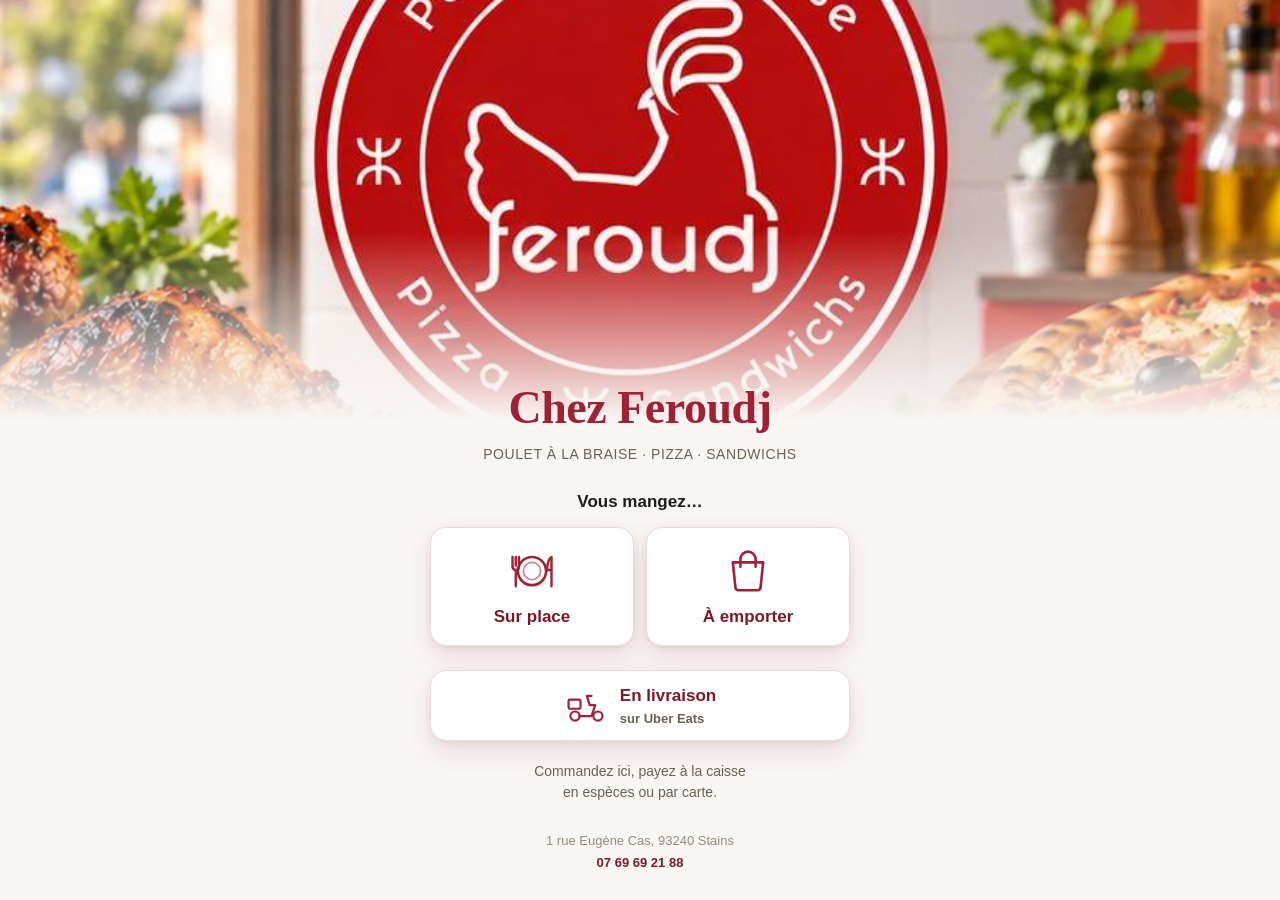
==== commit 79f8dca3: "Carte du 07/11/2026 15:51" ====
--- a/index.html
+++ b/index.html
@@ -7,8 +7,8 @@
     <meta name="theme-color" content="#faf6f4" />
     <meta name="color-scheme" content="light" />
     <title>Chez Feroudj · Commander</title>
-    <script type="module" crossorigin src="./assets/index-hDhA65Kv.js"></script>
-    <link rel="stylesheet" crossorigin href="./assets/index-DhGPjfGP.css">
+    <script type="module" crossorigin src="./assets/index-BrJV-D2C.js"></script>
+    <link rel="stylesheet" crossorigin href="./assets/index-JMy7B8md.css">
   </head>
   <body>
     <div id="root"></div>
--- a/assets/index-JMy7B8md.css
+++ b/assets/index-JMy7B8md.css
@@ -0,0 +1 @@
+@media screen{.print-ticket{display:none}}@media print{@page{size:80mm auto;margin:0}body>*:not(.print-ticket){display:none!important}html,body{background:#fff!important;margin:0;padding:0}.print-ticket{display:block;width:72mm;margin:0 auto;padding:4mm 0 8mm;color:#000;font-family:var(--font);font-size:11pt;line-height:1.3}.print-ticket p{margin:0}.print-ticket{position:relative;z-index:0}.pt-filigrane{position:absolute;top:50%;left:50%;width:56mm;transform:translate(-50%,-50%);opacity:.12;z-index:-1;filter:grayscale(1)}.pt-thanks{margin-top:3mm!important;text-align:center;font-size:14pt;font-weight:700}.pt-brand{text-align:center;font-family:var(--font-display);font-size:15pt;font-weight:700}.pt-kicker{margin-top:2mm!important;text-align:center;font-size:10pt;font-weight:700;letter-spacing:.08em;text-transform:uppercase}.pt-code{margin:1mm 0!important;text-align:center;font-family:var(--font-mono);font-size:40pt;font-weight:700;letter-spacing:.18em;line-height:1.05}.pt-barcode{display:block;width:60mm;height:16mm;margin:0 auto 2mm}.pt-meta{padding-bottom:2mm;border-bottom:1px dashed #000;text-align:center;font-size:9pt}.pt-lines{width:100%;margin:2mm 0;border-collapse:collapse;font-size:10pt}.pt-lines td{padding:.6mm 0;vertical-align:top}.pt-qty{width:8mm;white-space:nowrap}.pt-price{padding-left:2mm!important;text-align:right;white-space:nowrap}.pt-parts{font-size:8.5pt}.pt-total{display:flex;justify-content:space-between;padding-top:2mm;border-top:1px dashed #000;font-size:13pt;font-weight:700}.pt-note{margin-top:3mm!important;text-align:center;font-size:9pt}}@media print{.pt-meta-line{text-align:center;font-size:9pt}.pt-vat{width:100%;margin-top:2mm;border-collapse:collapse;font-size:8.5pt}.pt-vat th,.pt-vat td{padding:.4mm 0;text-align:right}.pt-vat th:first-child,.pt-vat td:first-child{text-align:left}.pt-vat th{font-weight:600;border-bottom:1px solid #000}.pt-vat-total{display:flex;justify-content:space-between;font-size:10pt}}.modal-backdrop{position:fixed;top:0;right:0;bottom:0;left:0;z-index:50;display:flex;align-items:center;justify-content:center;padding:var(--sp-4);background:#2e12168f;animation:ui-fade-in .22s ease}.modal{display:flex;flex-direction:column;width:min(560px,100%);max-height:min(680px,92vh);background:var(--surface);border:1px solid var(--border);border-radius:var(--r-lg);box-shadow:var(--shadow-lg);overflow:hidden;animation:ui-panel-in .28s cubic-bezier(.16,1,.3,1)}.modal-large{width:min(720px,100%);max-height:94vh;font-size:var(--fs-md)}.modal-head{display:flex;align-items:flex-start;gap:var(--sp-3);padding:var(--sp-4);border-bottom:1px solid var(--border);flex-shrink:0}.modal-price{font-size:var(--fs-lg);font-weight:var(--fw-bold);white-space:nowrap}.modal-body{padding:var(--sp-4);display:flex;flex-direction:column;gap:var(--sp-5);overflow-y:auto;min-height:0}.mod-group-head{display:flex;align-items:baseline;justify-content:space-between;gap:var(--sp-2);margin-bottom:var(--sp-2)}.mod-group-rule{font-size:var(--fs-xs);text-transform:uppercase;letter-spacing:.04em;font-weight:var(--fw-medium)}.mod-options{display:grid;grid-template-columns:repeat(auto-fill,minmax(190px,1fr));gap:var(--sp-2)}.mod-option{display:flex;align-items:center;justify-content:space-between;gap:var(--sp-2);min-height:var(--touch);padding:0 var(--sp-3);border:1px solid var(--border-strong);border-radius:var(--r-md);background:var(--surface);font-size:var(--fs-base);cursor:pointer;transition:border-color var(--t-fast),background var(--t-fast)}.modal-large .mod-option{min-height:56px;font-size:var(--fs-md)}.mod-option:hover{background:var(--surface-hover)}.mod-option.on{background:var(--accent-soft);border-color:var(--accent);font-weight:var(--fw-semibold)}.mod-option.on:after{content:"✓";color:var(--accent);font-weight:var(--fw-bold)}.mod-delta{font-size:var(--fs-sm);color:var(--text-2);white-space:nowrap;margin-left:auto;font-variant-numeric:tabular-nums}.mod-option>span:first-child{white-space:normal;overflow:visible;text-overflow:clip;line-height:var(--lh-tight)}.modal-foot{display:flex;align-items:center;gap:var(--sp-2);padding:var(--sp-3) var(--sp-4);border-top:1px solid var(--border);background:var(--surface-2);flex-shrink:0}.mod-group-free{color:var(--accent-ink);font-weight:var(--fw-medium)}.mod-delta-free{color:var(--accent-ink);font-weight:var(--fw-medium);font-size:var(--fs-xs);text-transform:uppercase;letter-spacing:.04em}.mod-options-photo{display:grid;grid-template-columns:repeat(auto-fill,minmax(clamp(104px,14vmin,160px),1fr));gap:var(--sp-3)}.mod-options-photo .mod-option{position:relative;flex-direction:column;align-items:stretch;justify-content:flex-start;gap:var(--sp-1);min-height:0;padding:var(--sp-2) var(--sp-2) var(--sp-3);border-color:var(--border);border-radius:var(--r-lg);text-align:center;transition:border-color var(--t),box-shadow var(--t),transform var(--t)}.mod-options-photo .mod-option:hover{border-color:var(--accent);box-shadow:var(--shadow);transform:translateY(-2px)}.mod-options-photo .mod-option:active{transform:translateY(0) scale(.99)}.mod-options-photo .mod-option.on{border-color:var(--accent);box-shadow:var(--shadow)}.mod-options-photo .mod-option.on:after{position:absolute;top:var(--sp-2);right:var(--sp-2);display:flex;align-items:center;justify-content:center;width:22px;height:22px;border-radius:var(--r-full);background:var(--accent);color:var(--accent-text);font-size:13px;line-height:1;box-shadow:var(--shadow)}.mod-option-photo{display:block;width:100%;aspect-ratio:1 / 1;overflow:hidden;border-radius:var(--r-md);background:transparent}.mod-option-photo img{width:100%;height:100%;object-fit:contain;display:block}.mod-option-photo-none{display:flex;align-items:center;justify-content:center;width:100%;height:100%;border-radius:var(--r-md);background:var(--surface-2);color:var(--border-strong);font-family:var(--font-display);font-size:clamp(24px,4vmin,40px);font-weight:var(--fw-bold)}.mod-options-photo .mod-option-name{font-size:clamp(14px,1.7vmin,18px);font-weight:var(--fw-semibold);line-height:var(--lh-tight)}.mod-options-photo .mod-delta{align-self:center;margin-left:0}.mod-option-cell{position:relative;display:flex;gap:var(--sp-1);min-width:0}.mod-option-cell>.mod-option{flex:1;min-width:0}.mod-option-less{order:-1;flex:none;width:var(--touch);border:1px solid var(--accent);border-radius:var(--r-md);background:var(--surface);color:var(--accent-ink);font-size:var(--fs-lg);font-weight:var(--fw-bold);line-height:1;cursor:pointer}.mod-option-less:hover{background:var(--accent-soft)}.mod-options-photo .mod-option-less{position:absolute;z-index:1;top:var(--sp-2);left:var(--sp-2);width:36px;height:36px;border-radius:var(--r-full);box-shadow:var(--shadow)}.mod-option.on[data-count]:after{content:"×" attr(data-count)}.mod-options-photo .mod-option.on[data-count]:after{width:auto;min-width:22px;padding:0 6px}.mod-options-size{display:grid;gap:var(--sp-3)}.mod-options-size .mod-option.mod-size{position:relative;flex-direction:column;align-items:center;justify-content:flex-start;gap:2px;min-height:0;padding:var(--sp-3) var(--sp-2);border-radius:var(--r-lg);background:var(--surface);color:var(--text);text-align:center}.mod-options-size .mod-option.mod-size.on{border-color:var(--accent);background:var(--surface);color:var(--text);box-shadow:0 0 0 2px var(--accent),0 8px 20px #d4202d29}.mod-size-dial{display:flex;align-items:center;justify-content:center;width:min(100%,116px);aspect-ratio:1 / 1;margin-bottom:var(--sp-1)}.modal-large .mod-size-dial{width:min(100%,172px)}.mod-size-dial svg{display:block;height:auto;overflow:visible;filter:drop-shadow(0 6px 9px rgba(20,20,30,.16)) drop-shadow(0 1px 2px rgba(20,20,30,.12));transition:transform var(--t-fast),filter var(--t-fast)}.mod-size.on .mod-size-dial svg{transform:translateY(-3px);filter:drop-shadow(0 10px 14px rgba(212,32,45,.24)) drop-shadow(0 2px 3px rgba(20,20,30,.12))}.mod-size-photo{opacity:.3;transition:opacity var(--t-fast)}.mod-size.on .mod-size-photo{opacity:.5}.mod-size-bevel{fill:none;stroke:#fff;stroke-opacity:.85;stroke-width:1;vector-effect:non-scaling-stroke}.mod-size-ring{fill:none;stroke-width:1.6;vector-effect:non-scaling-stroke}.mod-size.on .mod-size-ring{stroke-width:2.6}.mod-size-arrow{fill:none;stroke:var(--text);stroke-width:1.3;stroke-linecap:round;vector-effect:non-scaling-stroke}.mod-size-cm,.mod-size-unit{fill:var(--accent);font-family:inherit;font-weight:800;text-anchor:middle;paint-order:stroke;stroke:var(--surface);stroke-linejoin:round}.mod-size-cm{font-size:32px;letter-spacing:-.04em;stroke-width:6px}.mod-size-unit{font-size:12.5px;stroke-width:4px}.mod-options-size .mod-size .mod-option-name{font-size:var(--fs-md);font-weight:800;letter-spacing:.03em;text-transform:uppercase}.modal-large .mod-options-size .mod-size .mod-option-name{font-size:20px}.mod-options-size .mod-size .mod-delta{margin-left:0;color:var(--text);font-size:var(--fs-md);font-weight:700}.modal-large .mod-options-size .mod-size .mod-delta{font-size:19px}.mod-options-size .mod-size .mod-delta-free{color:var(--accent-ink);font-size:var(--fs-sm)}.mod-options-size .mod-option.mod-size.on:after{position:absolute;top:var(--sp-2);right:var(--sp-2);display:flex;align-items:center;justify-content:center;width:24px;height:24px;border-radius:var(--r-full);background:var(--accent);color:#fff;font-size:13px;line-height:1;box-shadow:var(--shadow)}.upsell-backdrop{position:fixed;top:0;right:0;bottom:0;left:0;z-index:55;animation:ui-fade-in .24s ease;display:flex;align-items:center;justify-content:center;padding:var(--sp-4);background:#0d1117a8}.upsell-panel{animation:ui-panel-in .3s cubic-bezier(.16,1,.3,1);display:flex;flex-direction:column;gap:var(--sp-4);width:min(820px,100%);max-height:92vh;padding:clamp(var(--sp-5),4vmin,var(--sp-7));background:var(--surface);border-radius:var(--r-lg);box-shadow:var(--shadow-lg);overflow:hidden}.upsell-head{display:flex;flex-direction:column;align-items:center;gap:var(--sp-1);text-align:center}.upsell-added{font-size:clamp(14px,1.8vmin,20px);font-weight:var(--fw-semibold);color:var(--text-2);background:var(--surface-2);padding:var(--sp-1) var(--sp-3);border-radius:var(--r-full)}.upsell-prompt{font-size:clamp(24px,3.4vmin,42px);font-weight:var(--fw-bold);letter-spacing:-.02em}.upsell-progress{font-size:var(--fs-base);color:var(--text-3);font-variant-numeric:tabular-nums}.upsell-options{flex:1;min-height:0;overflow-y:auto;align-content:start;display:grid;grid-template-columns:repeat(auto-fit,minmax(clamp(150px,20vmin,190px),clamp(180px,22vmin,228px)));grid-auto-rows:max-content;gap:var(--sp-3);justify-content:center}.upsell-option{display:flex;flex-direction:column;gap:var(--sp-1);padding:0 0 var(--sp-3);overflow:hidden;border:1px solid var(--border);border-radius:var(--r-lg);background:var(--surface);cursor:pointer;text-align:left;transition:border-color var(--t),background var(--t)}.upsell-option:hover{border-color:var(--accent);background:var(--accent-soft)}.upsell-photo{display:block;width:100%;aspect-ratio:1 / 1;overflow:hidden;background:var(--surface)}.upsell-photo img{width:100%;height:100%;object-fit:cover;display:block}.upsell-photo img[src*=".png"]{object-fit:contain;padding:4%;box-sizing:border-box}.upsell-photo-none{display:flex;align-items:center;justify-content:center;width:100%;height:100%;background:var(--surface-2);color:var(--border-strong);font-family:var(--font-display);font-size:clamp(32px,5vmin,56px);font-weight:var(--fw-bold);line-height:1;-webkit-user-select:none;user-select:none}.upsell-option-name{font-size:clamp(15px,1.9vmin,22px);font-weight:var(--fw-semibold);line-height:var(--lh-tight)}.upsell-option-price{font-size:clamp(15px,2vmin,24px);font-weight:var(--fw-bold);font-variant-numeric:tabular-nums;margin-top:auto}.upsell-foot{display:flex;justify-content:center}.upsell-skip{min-width:min(320px,100%);min-height:56px;font-size:clamp(16px,2vmin,22px)}.upsell-option-name,.upsell-option-price{padding-inline:var(--sp-3)}.upsell-option-name{padding-top:var(--sp-2)}.upsell-step{display:flex;flex-direction:column;flex:1;min-height:0;animation:upsell-step-in .28s cubic-bezier(.16,1,.3,1)}@keyframes upsell-step-in{0%{opacity:0;transform:translate(14px)}to{opacity:1;transform:none}}@media (prefers-reduced-motion: reduce){.upsell-step{animation:none}}.upsell-panel{min-height:min(540px,78vh)}.upsell-option{position:relative;padding:0}.upsell-pick{display:flex;flex-direction:column;gap:var(--sp-1);width:100%;padding:0 0 var(--sp-3);border:0;border-radius:inherit;background:none;color:inherit;font:inherit;text-align:left;cursor:pointer}.upsell-less{position:absolute;top:var(--sp-2);left:var(--sp-2);z-index:1;display:flex;align-items:center;justify-content:center;width:32px;height:32px;padding:0;border:1px solid var(--border-strong);border-radius:var(--r-full);background:var(--surface);color:var(--text);font-size:20px;line-height:1;cursor:pointer;box-shadow:var(--shadow)}.upsell-less:hover{border-color:var(--accent);color:var(--accent)}.upsell-less:active{transform:scale(.94)}.upsell-option.on{border-color:var(--accent);box-shadow:var(--shadow)}.upsell-count{position:absolute;top:var(--sp-2);right:var(--sp-2);z-index:1;display:flex;align-items:center;justify-content:center;min-width:26px;height:26px;padding:0 6px;border-radius:var(--r-full);background:var(--accent);color:var(--accent-text);font-size:var(--fs-sm);font-weight:var(--fw-bold);font-variant-numeric:tabular-nums;box-shadow:var(--shadow)}.upsell-foot{display:flex;gap:var(--sp-3);justify-content:center}.upsell-back{flex:0 0 auto}.upsell-panel.upsell-many{width:min(1180px,96vw)}.upsell-options.upsell-many{grid-template-columns:repeat(auto-fit,minmax(clamp(128px,15vmin,150px),clamp(140px,16vmin,168px)));gap:var(--sp-2)}.upsell-options.upsell-many .upsell-photo{aspect-ratio:5 / 4}.upsell-options.upsell-many .upsell-photo img{object-fit:contain;padding:4%;box-sizing:border-box}.upsell-options.upsell-many .upsell-option-name,.upsell-options.upsell-many .upsell-option-price{font-size:clamp(14px,1.6vmin,18px)}.upsell-menu-price{color:var(--accent-ink, var(--accent))}.upsell-menu-price s{margin-left:4px;color:var(--text-3);font-weight:var(--fw-medium);font-size:.8em}.upsell-menu-note{display:block;font-size:.62em;font-weight:var(--fw-semibold);color:var(--text-2);letter-spacing:.02em}.kh{position:absolute;top:0;left:0;right:0;z-index:3;display:flex;align-items:center;gap:var(--sp-4);padding:var(--sp-4) var(--sp-5) var(--sp-4) calc(var(--kr-w, 0px) + 10px);background:none;border:0;pointer-events:none}.kh>*{pointer-events:auto}.kh-back{display:inline-grid;place-items:center;width:var(--touch);height:var(--touch);padding:0;border:0;border-radius:var(--r-full);background:#fffffff0;color:var(--accent);box-shadow:0 1px 2px #3c14181a,0 6px 18px #3c141829;cursor:pointer;transition:background var(--t),box-shadow var(--t),transform var(--t)}.kh-back svg{width:46%;height:46%;display:block}.kh-back:hover{background:#fff;box-shadow:0 2px 4px #3c14181f,0 10px 26px #3c141838}.kh-back:active{transform:scale(.93)}.kh-brand{display:flex;flex-direction:column;align-items:center;margin:0 auto;text-align:center}.kh-name{font-family:var(--font-display);font-size:clamp(26px,3.4vmin,42px);font-weight:var(--fw-bold);letter-spacing:-.01em;color:var(--accent);line-height:1.1;text-shadow:0 1px 1px rgba(255,255,255,.75),0 2px 10px rgba(255,255,255,.85),0 8px 30px rgba(255,255,255,.7)}.kh-tagline{font-size:clamp(12px,1.4vmin,16px);color:var(--text-2);letter-spacing:.02em;text-shadow:0 1px 8px rgba(255,255,255,.9)}.kh-service{padding:var(--sp-2) var(--sp-4);border-radius:var(--r-full);background:var(--accent);color:var(--accent-text);font-size:var(--fs-base);font-weight:var(--fw-semibold);white-space:nowrap;box-shadow:0 1px 2px #3c14181f,0 6px 18px #78142347}.kr{position:relative;z-index:2;display:flex;flex-direction:column;gap:var(--sp-1);width:var(--kr-w);padding:calc(var(--touch) + var(--sp-6)) var(--sp-2) var(--sp-3);background:linear-gradient(180deg,#8f1d2e,#6d1523);border:0;overflow-y:auto;flex-shrink:0;box-shadow:2px 0 24px #3c0c1447}.kr-item{min-height:clamp(52px,6.5vmin,76px);padding:0 var(--sp-3);border:0;border-radius:var(--r-md);background:transparent;color:#fff4f2d1;font-size:clamp(15px,1.8vmin,20px);font-weight:var(--fw-medium);text-align:left;letter-spacing:.01em;text-shadow:0 1px 2px rgba(60,12,20,.45);cursor:pointer;transition:background var(--t-fast),color var(--t-fast),transform var(--t-fast)}.kr-item:hover{background-color:#ffffff1a;color:#fff}.kr-item.on{background:#fffcfbf5;color:#7a1a28;font-weight:var(--fw-bold);text-shadow:none;box-shadow:0 1px 2px #320a1033,0 8px 20px #320a104d}.kr-item:active{transform:scale(.97)}.ktr{display:flex;align-items:center;gap:var(--sp-2);list-style:none;margin:0;padding:var(--sp-2) var(--sp-5);background:var(--surface-2);border-bottom:1px solid var(--border);flex-shrink:0;overflow-x:auto;scrollbar-width:none}.ktr::-webkit-scrollbar{display:none}.ktr-step{display:flex;align-items:center;gap:var(--sp-2);white-space:nowrap}.ktr-step+.ktr-step:before{content:"";width:clamp(16px,3vmin,40px);height:1px;background:var(--border-strong);margin-right:var(--sp-2)}.ktr-dot{display:flex;align-items:center;justify-content:center;width:26px;height:26px;border-radius:var(--r-full);background:var(--surface-3);color:var(--text-3);font-size:var(--fs-sm);font-weight:var(--fw-bold);flex-shrink:0}.ktr-label{font-size:var(--fs-base);color:var(--text-3)}.ktr-step.now .ktr-dot{background:var(--accent);color:var(--accent-text)}.ktr-step.now .ktr-label{color:var(--text);font-weight:var(--fw-semibold)}.ktr-step.done .ktr-dot{background:var(--accent-soft);color:var(--accent)}.ktr-step.done .ktr-label{color:var(--text-2)}.kr-item{position:relative;display:flex;align-items:center;overflow:hidden}.kr-item-name{position:relative;z-index:1;flex:1;min-width:0;padding-right:clamp(30px,3.6vmin,44px)}.kr-item-photo{position:absolute;right:-10px;bottom:-10px;width:clamp(40px,4.8vmin,58px);height:clamp(40px,4.8vmin,58px);object-fit:contain;opacity:.65;pointer-events:none;transition:opacity var(--t-fast),transform var(--t-fast)}.kr-item:hover .kr-item-photo{opacity:.85;transform:scale(1.06)}.kr-item.on .kr-item-photo{opacity:.95}@media (prefers-reduced-motion: reduce){.kr-item-photo{transition:none}.kr-item:hover .kr-item-photo{transform:none}}.kr-item:not(:first-child){background-image:linear-gradient(to right,#fff0,#ffffff29 18%,#ffffff29 82%,#fff0);background-repeat:no-repeat;background-position:center top;background-size:calc(100% - var(--sp-4)) 1px}.kr-item.on+.kr-item{background-image:none}.cb{position:absolute;left:0;right:0;bottom:0;padding:var(--sp-3) var(--sp-4) var(--sp-4);pointer-events:none;z-index:30}.cb-inner{display:flex;align-items:center;gap:var(--sp-3);max-width:900px;margin:0 auto;padding:var(--sp-2) var(--sp-2) var(--sp-2) var(--sp-4);background:var(--surface);border:1px solid var(--border);border-radius:var(--r-full);box-shadow:0 8px 28px #30261a29;pointer-events:auto}.cb-empty .cb-inner{max-width:420px;padding:var(--sp-2) var(--sp-4);opacity:.85}.cb-empty .cb-actions{display:none}.cb-summary{display:flex;align-items:baseline;gap:var(--sp-3);flex:1;min-width:0;padding:var(--sp-1) 0;border:0;background:transparent;cursor:pointer;text-align:left}.cb-summary:disabled{cursor:default}.cb-count{font-size:clamp(13px,1.5vmin,17px);color:var(--text-2);white-space:nowrap}.cb-total{font-size:clamp(20px,2.6vmin,30px);font-weight:var(--fw-bold);font-variant-numeric:tabular-nums;color:var(--accent-ink);line-height:1}.cb-chev{display:grid;place-items:center;width:30px;height:30px;margin-left:var(--sp-2);border-radius:var(--r-full);background:var(--accent-soft);color:var(--accent);flex-shrink:0;transition:transform var(--t),background var(--t)}.cb-chev svg{width:18px;height:18px;display:block}.cb-summary:hover .cb-chev{transform:translateY(-2px);background:var(--accent);color:var(--accent-text)}.cb-actions{display:flex;gap:var(--sp-2);flex-shrink:0}.cb-btn{min-height:clamp(48px,6vmin,60px);padding:0 clamp(var(--sp-4),2.5vmin,var(--sp-6));border-radius:var(--r-full);border:1px solid var(--border-strong);background:var(--surface);color:var(--text);font-size:clamp(14px,1.7vmin,19px);font-weight:var(--fw-semibold);white-space:nowrap;cursor:pointer;transition:background var(--t-fast),border-color var(--t-fast)}.cb-btn:hover:not(:disabled){background:var(--surface-hover)}.cb-btn:disabled{opacity:.4;cursor:not-allowed}.cb-btn-primary{background:var(--accent);border-color:var(--accent);color:var(--accent-text)}.cb-btn-primary:hover:not(:disabled){background:var(--accent-hover);border-color:var(--accent-hover)}.cb-note{max-width:900px;margin:var(--sp-2) auto 0;padding:0 var(--sp-4);font-size:var(--fs-sm);color:var(--warning-text);text-align:center;pointer-events:auto}.cs-backdrop{position:fixed;top:0;right:0;bottom:0;left:0;z-index:45;display:flex;align-items:flex-end;justify-content:center;background:#2e121680;animation:cs-fade .26s ease}.cs{display:flex;flex-direction:column;width:min(760px,100%);max-height:80vh;margin:0 var(--sp-3) var(--sp-3);background:var(--surface);border-radius:var(--r-xl) var(--r-xl) var(--r-lg) var(--r-lg);box-shadow:0 -8px 40px #30261a3d;animation:cs-rise .32s cubic-bezier(.16,1,.3,1);overflow:hidden}@keyframes cs-fade{0%{opacity:0}}@keyframes cs-rise{0%{transform:translateY(80px);opacity:0}}.cs-handle{display:block;width:44px;height:5px;margin:var(--sp-3) auto var(--sp-1);border:0;padding:0;border-radius:var(--r-full);background:var(--border-strong);cursor:pointer;flex-shrink:0}.cs-head{display:flex;align-items:baseline;justify-content:space-between;gap:var(--sp-3);padding:var(--sp-2) var(--sp-5) var(--sp-3);border-bottom:1px solid var(--border);flex-shrink:0}.cs-head h2{font-size:var(--fs-lg)}.cs-head-total{font-size:var(--fs-xl);font-weight:var(--fw-bold);font-variant-numeric:tabular-nums;color:var(--accent-ink)}.cs-lines{padding:var(--sp-2) var(--sp-5);min-height:0}.cs-line{display:flex;align-items:center;gap:var(--sp-3);padding:var(--sp-3) 0}.cs-line+.cs-line{border-top:1px solid var(--border)}.cs-photo{width:56px;height:56px;border-radius:var(--r-md);overflow:hidden;background:var(--surface-2);flex-shrink:0}.cs-photo img{width:100%;height:100%;object-fit:contain;display:block}.cs-photo-none{display:flex;align-items:center;justify-content:center;width:100%;height:100%;font-family:var(--font-display);font-size:24px;font-weight:var(--fw-bold);color:var(--border-strong)}.cs-body{display:flex;flex-direction:column;gap:2px;flex:1;min-width:0}.cs-name{font-size:var(--fs-md);font-weight:var(--fw-medium)}.cs-mods{font-size:var(--fs-base);color:var(--text-2)}.cs-qty{display:flex;align-items:center;gap:var(--sp-1);flex-shrink:0}.cs-qty button{width:var(--touch);height:var(--touch);border:1px solid var(--border-strong);border-radius:var(--r-md);background:var(--surface);font-size:var(--fs-lg);cursor:pointer}.cs-qty button:hover{background:var(--surface-hover)}.cs-qty span{min-width:28px;text-align:center;font-size:var(--fs-md);font-weight:var(--fw-semibold);font-variant-numeric:tabular-nums}.cs-price{font-size:var(--fs-md);font-weight:var(--fw-semibold);font-variant-numeric:tabular-nums;min-width:80px;text-align:right;flex-shrink:0}.cs-foot{display:flex;flex-wrap:wrap;gap:var(--sp-3);padding:var(--sp-3) var(--sp-5) var(--sp-4);border-top:1px solid var(--border);background:var(--surface-2);flex-shrink:0}.cs-foot .cs-continue{flex:1 1 220px}.cs-foot .cs-pay{flex:1.4 1 260px;font-weight:700}@media (prefers-reduced-motion: reduce){.cs,.cs-backdrop{animation:none}}.cs-menu .cs-name:before{content:"Menu";display:inline-block;margin-right:var(--sp-2);padding:1px var(--sp-2);border-radius:var(--r-full);background:var(--accent-soft);color:var(--accent-ink);font-size:var(--fs-xs);font-weight:var(--fw-bold);text-transform:uppercase;letter-spacing:.04em;vertical-align:middle}.cs-menu-price{color:var(--accent-ink, var(--accent));font-weight:var(--fw-semibold)}.fd-backdrop{position:fixed;top:0;right:0;bottom:0;left:0;z-index:60;display:flex;align-items:center;justify-content:center;padding:var(--sp-4);background:#1a12129e;animation:ui-fade-in .24s ease}.fd{display:flex;flex-direction:column;width:min(760px,100%);min-height:min(560px,82vh);max-height:92vh;border-radius:var(--r-xl);background:var(--surface);box-shadow:var(--shadow-lg);overflow:hidden;animation:ui-panel-in .3s cubic-bezier(.16,1,.3,1)}.fd-step{display:flex;flex-direction:column;flex:1;min-height:0;animation:fd-step-in .28s cubic-bezier(.16,1,.3,1)}@keyframes fd-step-in{0%{opacity:0;transform:translate(14px)}to{opacity:1;transform:none}}@media (prefers-reduced-motion: reduce){.fd-step{animation:none}}.fd-head{display:flex;flex-direction:column;align-items:center;gap:var(--sp-1);padding:var(--sp-4) var(--sp-4) var(--sp-3);text-align:center}.fd-menu{padding:var(--sp-1) var(--sp-3);border-radius:var(--r-full);background:var(--surface-2);color:var(--text-2);font-size:clamp(13px,1.6vmin,17px);font-weight:var(--fw-semibold)}.fd-prompt{margin:0;font-family:var(--font-display);font-size:clamp(24px,3.2vmin,40px)}.fd-progress{color:var(--text-2);font-size:clamp(14px,1.7vmin,19px);font-variant-numeric:tabular-nums}.fd-options{flex:1;align-content:start;display:grid;grid-template-columns:repeat(auto-fill,minmax(clamp(150px,18vmin,210px),1fr));grid-auto-rows:max-content;gap:var(--sp-3);padding:0 var(--sp-4) var(--sp-4);min-height:0}.fd-option{display:flex;flex-direction:column;gap:var(--sp-1);padding:0 0 var(--sp-3);overflow:hidden;border:1px solid var(--border);border-radius:var(--r-lg);background:var(--surface);text-align:left;cursor:pointer;transition:border-color var(--t),box-shadow var(--t),transform var(--t)}.fd-option:hover{border-color:var(--accent);box-shadow:var(--shadow);transform:translateY(-3px)}.fd-option:active{transform:translateY(-1px) scale(.985)}.fd-photo{display:block;width:100%;aspect-ratio:1 / 1;overflow:hidden;background:var(--surface)}.fd-photo img{width:100%;height:100%;object-fit:cover;display:block}.fd-photo img[src*=".png"]{object-fit:contain;padding:4%;box-sizing:border-box}.fd-photo-none{display:flex;align-items:center;justify-content:center;width:100%;height:100%;background:var(--surface-2);color:var(--border-strong);font-family:var(--font-display);font-size:clamp(30px,5vmin,54px);font-weight:var(--fw-bold)}.fd-option-name{padding:var(--sp-2) var(--sp-3) 0;font-size:clamp(15px,1.9vmin,21px);font-weight:var(--fw-semibold);line-height:var(--lh-tight)}.fd-option-price{padding:0 var(--sp-3);color:var(--text-3);font-size:clamp(13px,1.6vmin,17px);font-variant-numeric:tabular-nums}.fd-option-price:not(:empty){color:var(--accent-ink);font-weight:var(--fw-medium)}.fd-empty{margin:0;padding:var(--sp-4);color:var(--text-2);text-align:center}.fd-foot{display:flex;justify-content:center;padding:var(--sp-3) var(--sp-4) var(--sp-4);border-top:1px solid var(--border);background:var(--bg)}.fd-back{min-width:220px}.fd-pack{width:min(560px,100%)}.fd-contents{display:flex;flex-direction:column;gap:var(--sp-2);padding:0 var(--sp-4) var(--sp-4);min-height:0}.fd-item{display:flex;align-items:center;gap:var(--sp-3);padding:var(--sp-2);border-radius:var(--r-lg);background:var(--surface-2)}.fd-item-photo{flex:0 0 auto;width:clamp(56px,8vmin,84px);height:clamp(56px,8vmin,84px);border-radius:var(--r-md);overflow:hidden;background:var(--surface)}.fd-item-photo img{width:100%;height:100%;object-fit:cover;display:block}.fd-item-photo img[src*=".png"]{object-fit:contain}.fd-item-name{font-size:clamp(16px,2vmin,23px);font-weight:var(--fw-semibold)}.fd-foot-pack{gap:var(--sp-3)}.fd-foot-pack .fd-back{min-width:0;flex:0 0 auto}.fd-foot-pack .fd-add{flex:1 1 auto}.kiosk{--kr-w: clamp(143px, 16.5vmin, 209px);position:relative;display:flex;flex-direction:column;height:100%;background:var(--bg);overflow:hidden}.kiosk:before{content:"";position:fixed;top:0;right:0;bottom:0;left:0;background-image:url(/borne-fond.jpg);background-size:cover;background-position:center;opacity:.1;pointer-events:none;z-index:0}.kiosk>*{position:relative;z-index:1}.kiosk>.fd-backdrop,.kiosk>.upsell-backdrop,.kiosk>.modal-backdrop,.kiosk>.cs-backdrop{position:fixed;z-index:40}.kiosk>.cb{position:absolute;z-index:30}.kiosk>.kh{position:absolute;z-index:20}.kiosk-center:before{opacity:.55}.kiosk-center:after{content:"";position:fixed;top:0;right:0;bottom:0;left:0;background:linear-gradient(0deg,var(--bg) 0%,color-mix(in srgb,var(--bg) 88%,transparent) 22%,color-mix(in srgb,var(--bg) 45%,transparent) 40%,transparent 58%);pointer-events:none;z-index:0}.kiosk-boot,.kiosk-center{display:flex;flex-direction:column;align-items:center;justify-content:flex-end;height:100%;gap:var(--sp-4);padding:var(--sp-6) var(--sp-6) clamp(var(--sp-6),9vh,96px);text-align:center;background:var(--bg)}.kiosk-welcome{font-family:var(--font-display);font-size:clamp(40px,6vmin,84px);font-weight:var(--fw-bold);letter-spacing:-.02em;color:var(--accent);text-shadow:0 1px 1px rgba(255,255,255,.8),0 3px 14px rgba(255,255,255,.9),0 10px 40px rgba(255,255,255,.75)}.kiosk-sub{font-size:clamp(18px,2.4vmin,32px);color:var(--text-2);text-shadow:0 1px 10px rgba(255,255,255,.95);max-width:28ch}.kiosk-service-choice{display:flex;gap:var(--sp-4);margin-top:var(--sp-4);flex-wrap:wrap;justify-content:center}.kiosk-big-choice{min-width:clamp(220px,30vmin,340px);min-height:clamp(96px,14vmin,150px);padding:var(--sp-5);border:0;border-radius:var(--r-xl);background:#fffdfcf7;color:var(--accent-ink);font-size:clamp(20px,2.8vmin,34px);font-weight:var(--fw-semibold);letter-spacing:.01em;cursor:pointer;box-shadow:0 2px 4px #3c14181a,0 14px 40px #3c141838;transition:transform var(--t),box-shadow var(--t),background var(--t)}.kiosk-big-choice:hover{background:#fff;transform:translateY(-3px);box-shadow:0 3px 6px #3c14181f,0 20px 54px #3c14184d}.kiosk-big-choice:active{transform:translateY(0) scale(.98)}.kiosk-order-number{color:var(--accent)}.kiosk-order-number{font-size:clamp(72px,16vmin,220px);font-weight:var(--fw-bold);font-variant-numeric:tabular-nums;color:var(--accent);line-height:1}.kiosk-restart{margin-top:var(--sp-4);min-width:240px}.kiosk-reprint{margin-top:var(--sp-3);min-width:240px}.kiosk-big-choice{display:inline-flex;flex-direction:column;align-items:center;justify-content:center;gap:10px}.kiosk-big-choice .st-icon{color:var(--accent)}.kiosk-done-card{display:flex;flex-direction:column;align-items:center;gap:12px;width:min(100%,860px);padding:34px 44px 26px;border-radius:28px;background:#fffdfcf7;box-shadow:0 2px 6px #3c141814,0 18px 50px #3c141833;text-align:center}.kiosk-done-card .kiosk-welcome{margin:0;text-shadow:none}.kiosk-done-card .kiosk-sub{max-width:none;text-shadow:none}.kiosk-done-card .kiosk-order-number{font-size:clamp(72px,15vmin,190px)}.kiosk-done-label{margin:4px 0 -6px;font-size:clamp(14px,1.7vmin,20px);font-weight:700;letter-spacing:.12em;text-transform:uppercase;color:var(--text-3)}.kiosk-done-note{max-width:34ch;font-size:clamp(16px,2vmin,24px);line-height:1.35;color:var(--text-2)}.kiosk-done-actions{display:flex;flex-wrap:wrap;justify-content:center;gap:16px;margin-top:6px}.kiosk-done-actions .btn{margin:0;min-width:clamp(240px,30vmin,320px);min-height:clamp(60px,7vmin,80px);border-radius:18px;font-size:clamp(18px,2.3vmin,26px);font-weight:700}.kiosk-done-card .kiosk-countdown{margin-top:0}.kiosk-head{display:flex;align-items:center;gap:var(--sp-3);padding:var(--sp-2) var(--sp-4);background:var(--surface);border-bottom:1px solid var(--border);flex-shrink:0}.kiosk-service-badge{padding:var(--sp-1) var(--sp-3);border-radius:var(--r-full);background:var(--accent-soft);color:var(--accent);font-size:var(--fs-md);font-weight:var(--fw-semibold)}.kiosk-problem{display:flex;align-items:center;gap:var(--sp-4);padding:var(--sp-3) var(--sp-4);background:var(--warning-soft);color:var(--warning-text);font-size:var(--fs-md);font-weight:var(--fw-medium);flex-shrink:0}.kiosk-problem .btn{margin-left:auto;flex-shrink:0}.kiosk-body{display:flex;flex:1;min-height:0;position:relative}.kiosk-products{padding:calc(var(--touch) + var(--sp-6)) var(--sp-5) var(--sp-4);flex:1}.kiosk-grid{display:grid;grid-template-columns:repeat(auto-fill,minmax(clamp(152px,18vmin,219px),1fr));gap:var(--sp-3);padding-bottom:clamp(96px,12vmin,140px)}.kiosk-product{display:flex;flex-direction:column;gap:var(--sp-1);padding:0 0 var(--sp-3);border:1px solid var(--border);border-radius:var(--r-xl);background:var(--surface);text-align:left;cursor:pointer;overflow:hidden;transition:border-color var(--t),box-shadow var(--t),transform var(--t)}.kiosk-product:hover:not(:disabled){border-color:var(--accent);box-shadow:var(--shadow);transform:translateY(-2px)}.kiosk-product:active:not(:disabled){transform:translateY(0)}.kiosk-product-name{font-size:clamp(14px,1.7vmin,19px);font-weight:var(--fw-semibold);line-height:var(--lh-tight);padding:0 var(--sp-1)}.kiosk-product-desc{font-size:clamp(12px,1.3vmin,15px);color:var(--text-2);line-height:var(--lh-tight);padding:0 var(--sp-1);display:-webkit-box;-webkit-line-clamp:2;-webkit-box-orient:vertical;overflow:hidden}.kiosk-product-foot{display:flex;align-items:baseline;justify-content:space-between;gap:var(--sp-2);margin-top:auto;padding:0 var(--sp-1)}.kiosk-product-price{font-size:clamp(15px,1.8vmin,21px);font-weight:var(--fw-bold);font-variant-numeric:tabular-nums;color:var(--accent-ink);white-space:nowrap}.kiosk-product.off{background:var(--surface-2);border-style:dashed;cursor:not-allowed}.kiosk-product.off .kiosk-product-name,.kiosk-product.off .kiosk-product-price{color:var(--text-3)}.kiosk-product-off{font-size:var(--fs-sm);font-weight:var(--fw-bold);color:var(--danger-text);text-transform:uppercase;letter-spacing:.04em}.kiosk-upsell{margin-top:var(--sp-5);padding-top:var(--sp-4);border-top:1px solid var(--border)}.kiosk-upsell h2{font-size:var(--fs-md);color:var(--text-2);margin-bottom:var(--sp-3)}.kiosk-upsell-row{display:flex;flex-wrap:wrap;gap:var(--sp-2)}.kiosk-upsell-item{display:flex;align-items:center;gap:var(--sp-3);min-height:var(--touch-lg);padding:0 var(--sp-4);border:1px solid var(--border-strong);border-radius:var(--r-full);background:var(--surface);font-size:var(--fs-base);font-weight:var(--fw-medium);cursor:pointer}.kiosk-upsell-item:hover{background:var(--accent-soft);border-color:var(--accent)}.kiosk-cart{display:flex;flex-direction:column;max-height:34vh;background:var(--surface);border-top:1px solid var(--border);flex-shrink:0;box-shadow:0 -6px 20px #30261a0f}.kiosk-cart-lines{padding:var(--sp-2) var(--sp-4);min-height:0}.kiosk-cart-empty{display:block;padding:var(--sp-3) 0;color:var(--text-3);font-size:var(--fs-md)}.kiosk-cart-line{display:flex;align-items:center;gap:var(--sp-3);padding:var(--sp-2) 0}.kiosk-cart-line+.kiosk-cart-line{border-top:1px solid var(--border)}.kiosk-cart-qty{display:flex;align-items:center;gap:var(--sp-1);flex-shrink:0}.kiosk-cart-qty button{width:var(--touch);height:var(--touch);border:1px solid var(--border-strong);border-radius:var(--r-md);background:var(--surface);font-size:var(--fs-lg);cursor:pointer}.kiosk-cart-qty span{min-width:28px;text-align:center;font-size:var(--fs-md);font-weight:var(--fw-semibold)}.kiosk-cart-body{display:flex;flex-direction:column;min-width:0;flex:1}.kiosk-cart-name{font-size:var(--fs-md);font-weight:var(--fw-medium)}.kiosk-cart-mods{font-size:var(--fs-base);color:var(--text-2)}.kiosk-cart-price{font-size:var(--fs-md);font-weight:var(--fw-semibold);flex-shrink:0}.kiosk-cart-foot{display:flex;align-items:center;gap:var(--sp-4);padding:var(--sp-4) var(--sp-5);border-top:1px solid var(--border);background:var(--surface-2);flex-wrap:wrap}.kiosk-total{display:flex;flex-direction:column}.kiosk-total-label{font-size:var(--fs-base);color:var(--text-2)}.kiosk-total-value{font-size:clamp(28px,3.4vmin,44px);font-weight:var(--fw-bold);line-height:1.1;color:var(--accent-ink)}.kiosk-order-btn{margin-left:auto;min-height:60px;min-width:300px;font-size:var(--fs-md)}@media (max-width: 860px){.kiosk-order-btn{min-width:100%;margin-left:0}}.kiosk-topay{padding:var(--sp-3) var(--sp-5);border-radius:var(--r-md);font-size:clamp(18px,2.4vmin,30px);font-weight:var(--fw-semibold)}.kiosk-topay{background:var(--preparing-soft);color:var(--preparing-text)}.kiosk-topay-paid{background:var(--ready-soft);color:var(--ready-text)}.kiosk-done-card .kiosk-pay-total{font-size:clamp(56px,11vmin,140px)}.kiosk-done-card .kiosk-big-choice{background:var(--surface-2, #f6f1ef)}.kiosk-choice-hint{font-size:clamp(14px,1.7vmin,20px);font-weight:500;color:var(--text-2)}.kiosk-pay-waiting{color:var(--accent);animation:kiosk-pay-pulse 1.4s ease-in-out infinite}@keyframes kiosk-pay-pulse{50%{transform:scale(1.12);opacity:.6}}@media (prefers-reduced-motion: reduce){.kiosk-pay-waiting{animation:none}}.kiosk-photo{display:block;width:100%;aspect-ratio:1 / 1;overflow:hidden;background:var(--surface);flex-shrink:0}.kiosk-photo img{width:100%;height:100%;object-fit:cover;display:block}.kiosk-photo img[src*=".png"]{object-fit:contain;padding:4%;box-sizing:border-box}.kiosk-photo-none{display:flex;align-items:center;justify-content:center;width:100%;height:100%;background:var(--surface-2);color:var(--border-strong);font-family:var(--font-display);font-size:clamp(40px,7vmin,90px);font-weight:var(--fw-bold);line-height:1;-webkit-user-select:none;user-select:none}.kiosk-product.off .kiosk-photo img{filter:grayscale(1);opacity:.5}.kiosk-product-name,.kiosk-product-desc,.kiosk-product-foot{padding-inline:var(--sp-2)}.kiosk-product-name{padding-top:var(--sp-2)}.kiosk-formule-tag{align-self:flex-start;margin:var(--sp-2) var(--sp-2) 0;padding:1px var(--sp-2);border-radius:var(--r-full);background:var(--accent);color:var(--accent-text);font-size:var(--fs-xs);font-weight:var(--fw-bold);text-transform:uppercase;letter-spacing:.05em}.kiosk-formule .kiosk-product-name{padding-top:var(--sp-1)}.kiosk-code{letter-spacing:.18em;font-variant-numeric:normal}.kiosk-code-small{font-size:clamp(40px,7vmin,80px)}.kiosk-countdown{margin-top:var(--sp-3);font-size:var(--fs-sm);color:var(--text-3)}.kiosk-product-sizes{display:flex;flex-wrap:wrap;gap:4px;padding:0 var(--sp-2)}.kiosk-size{padding:1px var(--sp-2);border-radius:var(--r-full);background:var(--surface-2);color:var(--text-2);font-size:clamp(11px,1.2vmin,14px);font-weight:var(--fw-medium);letter-spacing:.02em;white-space:nowrap;box-shadow:inset 0 -1px #211d180f;text-shadow:0 1px 0 rgba(255,255,255,.6)}.kiosk-size:not(:first-child):not(:last-child){background:var(--surface-3)}.kiosk-size:last-child{background:var(--accent-soft);color:var(--accent-ink)}.kiosk-product-menu-price{font-size:var(--fs-sm);font-weight:var(--fw-semibold);color:var(--accent-ink, var(--accent))}:root{--sp-1: 4px;--sp-2: 8px;--sp-3: 12px;--sp-4: 16px;--sp-5: 24px;--sp-6: 32px;--sp-7: 48px;--r-sm: 5px;--r-md: 8px;--r-lg: 12px;--r-xl: 16px;--r-full: 999px;--font: -apple-system, BlinkMacSystemFont, "Segoe UI Variable Text", "Segoe UI", Roboto, "Helvetica Neue", Arial, sans-serif;--font-display: "Iowan Old Style", "Palatino Linotype", Palatino, Georgia, "Times New Roman", serif;--font-mono: "SF Mono", "Cascadia Mono", "Roboto Mono", Consolas, monospace;--fs-xs: 11px;--fs-sm: 12px;--fs-base: 14px;--fs-md: 16px;--fs-lg: 19px;--fs-xl: 24px;--fs-2xl: 30px;--fs-3xl: 42px;--fs-display: 64px;--lh-tight: 1.15;--lh-normal: 1.5;--fw-normal: 400;--fw-medium: 500;--fw-semibold: 600;--fw-bold: 700;--touch-sm: 36px;--touch: 44px;--touch-lg: 48px;color-scheme:light;--bg: #faf6f4;--surface: #ffffff;--surface-2: #f5efec;--surface-3: #ebe2de;--surface-hover: #f8f1ee;--surface-active: #f0e7e3;--border: #e8ddd8;--border-strong: #d2c2bc;--text: #211d18;--text-2: #6b6054;--text-3: #978b7c;--text-inverse: #ffffff;--accent: #9d2235;--accent-hover: #831a2b;--accent-soft: #f9eaec;--accent-text: #ffffff;--accent-ink: #7a1a28;--new: #2c62a0;--new-soft: #e7eff9;--new-text: #1c4472;--preparing: #b3671b;--preparing-soft: #fbeedd;--preparing-text: #8a4e12;--ready: #2f7d4f;--ready-soft: #e3f3e8;--ready-text: #1b5233;--danger: #bf4722;--danger-soft: #fceee8;--danger-text: #97361a;--danger-hover: #a13a1c;--warning: #b3671b;--warning-soft: #fbeedd;--warning-text: #8a4e12;--muted: #7a6f61;--muted-soft: #f1ece3;--station-pizza: #c2410c;--station-sandwich: #a16207;--station-kitchen: #b3382f;--station-bar: #2f6b4f;--shadow: 0 1px 2px rgba(48, 38, 26, .06), 0 2px 6px rgba(48, 38, 26, .05);--shadow-lg: 0 10px 30px rgba(48, 38, 26, .14);--t-fast: 80ms ease;--t: .14s ease;--focus-ring: 0 0 0 2px var(--surface), 0 0 0 4px var(--accent)}[data-theme=dark]{--bg: #16130f;--surface: #1e1a15;--surface-2: #26211b;--surface-3: #322b23;--surface-hover: #2a241d;--surface-active: #332c24;--border: #332c24;--border-strong: #4a4136;--text: #f0ebe3;--text-2: #a89c8c;--text-3: #7a6f61;--text-inverse: #16130f;--accent: #c0453f;--accent-hover: #d15650;--accent-soft: #331d1f;--accent-ink: #f0a8a4;--new: #6fa3dc;--new-soft: #17263a;--new-text: #b5d2f2;--preparing: #e5a34e;--preparing-soft: #33260f;--preparing-text: #f0c179;--ready: #6cc48d;--ready-soft: #1a3325;--ready-text: #a3ddb9;--danger: #e57a6e;--danger-soft: #331d1a;--danger-text: #f0a79d;--danger-hover: #d1564a;--warning: #e5a34e;--warning-soft: #33260f;--warning-text: #f0c179;--muted: #a89c8c;--muted-soft: #26211b;--station-pizza: #f09b5f;--station-sandwich: #e5c15f;--station-kitchen: #e57a6e;--station-bar: #5fae86;--shadow: 0 1px 3px rgba(0, 0, 0, .5);--shadow-lg: 0 10px 30px rgba(0, 0, 0, .6)}*,*:before,*:after{box-sizing:border-box}html,body,#root{height:100%;margin:0}html{background:var(--bg)}body{font-family:var(--font);font-size:var(--fs-base);line-height:var(--lh-normal);color:var(--text);background:var(--bg);-webkit-font-smoothing:antialiased;-webkit-user-select:none;user-select:none;touch-action:manipulation;overscroll-behavior:none}input,textarea,[data-selectable]{-webkit-user-select:text;user-select:text}h1,h2,h3,h4{margin:0;font-weight:var(--fw-semibold);line-height:var(--lh-tight);letter-spacing:-.01em}h1{font-size:var(--fs-xl)}h2{font-size:var(--fs-lg)}h3{font-size:var(--fs-md)}h4{font-size:var(--fs-base)}p{margin:0}button{font:inherit;color:inherit}:focus-visible{outline:none;box-shadow:var(--focus-ring)}*{scrollbar-width:thin;scrollbar-color:var(--border-strong) transparent}*::-webkit-scrollbar{width:10px;height:10px}*::-webkit-scrollbar-track{background:transparent}*::-webkit-scrollbar-thumb{background:var(--border-strong);border-radius:var(--r-full);border:3px solid var(--bg)}.btn{display:inline-flex;align-items:center;justify-content:center;gap:var(--sp-2);min-height:var(--touch);padding:0 var(--sp-4);border:1px solid var(--border-strong);border-radius:var(--r-md);background:var(--surface);color:var(--text);font-size:var(--fs-base);font-weight:var(--fw-medium);cursor:pointer;white-space:nowrap;transition:background var(--t-fast),border-color var(--t-fast)}.btn:hover:not(:disabled){background:var(--surface-hover)}.btn:active:not(:disabled){background:var(--surface-active)}.btn:disabled{opacity:.45;cursor:not-allowed}.btn-primary{background:var(--accent);border-color:var(--accent);color:var(--accent-text)}.btn-primary:hover:not(:disabled){background:var(--accent-hover);border-color:var(--accent-hover)}.btn-primary:active:not(:disabled){background:var(--accent-hover)}.btn-danger{background:var(--surface);border-color:var(--danger);color:var(--danger-text)}.btn-danger:hover:not(:disabled){background:var(--danger-soft);border-color:var(--danger-hover);color:var(--danger-hover)}.btn-ghost{background:transparent;border-color:transparent}.btn-ghost:hover:not(:disabled){background:var(--surface-hover)}.btn-lg{min-height:var(--touch-lg);padding:0 var(--sp-5);font-size:var(--fs-md);font-weight:var(--fw-semibold)}.btn-sm{min-height:var(--touch-sm);padding:0 var(--sp-3);font-size:var(--fs-sm)}.btn-block{width:100%}.panel{background:var(--surface);border:1px solid var(--border);border-radius:var(--r-lg)}.panel-pad{padding:var(--sp-4)}.toolbar{display:flex;align-items:center;gap:var(--sp-2);min-height:52px;padding:0 var(--sp-4);background:var(--surface);border-bottom:1px solid var(--border);flex-shrink:0}.toolbar-title{font-family:var(--font-display);font-size:var(--fs-lg);font-weight:var(--fw-bold);letter-spacing:-.01em;color:var(--accent-ink)}.spacer{flex:1}.chip{display:inline-flex;align-items:center;gap:var(--sp-1);height:22px;padding:0 var(--sp-2);border-radius:var(--r-sm);font-size:var(--fs-xs);font-weight:var(--fw-semibold);text-transform:uppercase;letter-spacing:.03em;white-space:nowrap}.chip-new{background:var(--new-soft);color:var(--new-text)}.chip-preparing{background:var(--preparing-soft);color:var(--preparing-text)}.chip-ready{background:var(--ready-soft);color:var(--ready-text)}.chip-danger{background:var(--danger-soft);color:var(--danger-text)}.chip-accent{background:var(--accent-soft);color:var(--accent-ink)}.chip-muted{background:var(--muted-soft);color:var(--muted)}.chip-dot{width:6px;height:6px;border-radius:var(--r-full);background:currentColor;flex-shrink:0}.table{width:100%;border-collapse:collapse;font-size:var(--fs-base)}.table th{text-align:left;font-size:var(--fs-xs);font-weight:var(--fw-semibold);text-transform:uppercase;letter-spacing:.04em;color:var(--text-3);padding:var(--sp-2) var(--sp-3);border-bottom:1px solid var(--border);white-space:nowrap}.table td{padding:var(--sp-2) var(--sp-3);border-bottom:1px solid var(--border);vertical-align:middle}.table tbody tr:hover{background:var(--surface-hover)}.num{font-variant-numeric:tabular-nums;text-align:right}.field{display:flex;flex-direction:column;gap:var(--sp-1)}.label{font-size:var(--fs-sm);font-weight:var(--fw-medium);color:var(--text-2)}.input,.select{min-height:var(--touch);padding:0 var(--sp-3);border:1px solid var(--border-strong);border-radius:var(--r-md);background:var(--surface);color:var(--text);font:inherit;width:100%}.select-sm{min-height:var(--touch-sm);padding:0 var(--sp-2);font-size:var(--fs-sm)}.input:focus,.select:focus{outline:none;border-color:var(--accent);box-shadow:0 0 0 3px var(--accent-soft)}textarea.input{min-height:72px;padding:var(--sp-2) var(--sp-3);resize:vertical}.muted{color:var(--text-2)}.dim{color:var(--text-3)}.mono{font-variant-numeric:tabular-nums;font-feature-settings:"tnum"}.code{font-family:var(--font-mono);font-size:var(--fs-sm)}.truncate{overflow:hidden;text-overflow:ellipsis;white-space:nowrap}.row{display:flex;align-items:center;gap:var(--sp-2)}.col{display:flex;flex-direction:column}.grow{flex:1;min-width:0;min-height:0}.btn-lg:where(.grow){min-height:var(--touch-lg)}.btn-sm:where(.grow){min-height:var(--touch-sm)}.scroll{overflow-y:auto;overflow-x:hidden}.screen{display:flex;flex-direction:column;height:100%;overflow:hidden}.empty{display:flex;flex-direction:column;align-items:center;justify-content:center;gap:var(--sp-2);padding:var(--sp-6) var(--sp-4);color:var(--text-3);text-align:center}.empty-title{font-size:var(--fs-md);font-weight:var(--fw-medium);color:var(--text-2)}@media (prefers-reduced-motion: reduce){*,*:before,*:after{animation-duration:.01ms!important;animation-iteration-count:1!important;transition-duration:.01ms!important}}@keyframes ui-fade-in{0%{opacity:0}}@keyframes ui-panel-in{0%{opacity:0;transform:translateY(28px) scale(.97)}}@keyframes ui-sheet-in{0%{opacity:0;transform:translateY(80px)}}@keyframes ui-item-in{0%{opacity:0;transform:translateY(12px)}}.ui-stagger>*{animation:ui-item-in .26s cubic-bezier(.16,1,.3,1) backwards}.ui-stagger>*:nth-child(1){animation-delay:40ms}.ui-stagger>*:nth-child(2){animation-delay:80ms}.ui-stagger>*:nth-child(3){animation-delay:.12s}.ui-stagger>*:nth-child(4){animation-delay:.16s}.ui-stagger>*:nth-child(5){animation-delay:.2s}.ui-stagger>*:nth-child(n+6){animation-delay:.24s}@media (prefers-reduced-motion: reduce){.ui-stagger>*,[class*=backdrop],.modal,.fd,.cs,.upsell-panel{animation:none!important;transition:none!important}}@media print{html{zoom:1!important}}body.phone .kiosk:before{background-image:url(./hero-COyyPo5R.jpg);background-position:center 30%;opacity:.07}.pw{display:flex;flex-direction:column;min-height:100dvh;background:var(--bg)}.pw-hero{position:relative;height:min(48dvh,420px);background-size:cover;background-position:center 22%;animation:pw-zoom 1.2s cubic-bezier(.16,1,.3,1)}.pw-hero:after{content:"";position:absolute;top:0;right:0;bottom:0;left:0;background:linear-gradient(180deg,transparent 55%,var(--bg) 100%)}@keyframes pw-zoom{0%{transform:scale(1.06);opacity:.4}}.pw-body{position:relative;display:flex;flex-direction:column;align-items:center;gap:var(--sp-3);margin-top:-36px;padding:0 var(--sp-4) var(--sp-5);text-align:center;animation:pw-rise .7s .12s cubic-bezier(.16,1,.3,1) both}@keyframes pw-rise{0%{transform:translateY(18px);opacity:0}}.pw-name{margin:0;font-family:var(--font-display);font-size:clamp(34px,10vw,46px);font-weight:var(--fw-bold);line-height:1.05;color:var(--accent)}.pw-tagline{margin:0;color:var(--text-2);font-size:14px;letter-spacing:.04em;text-transform:uppercase}.pw-ask{margin:var(--sp-3) 0 0;font-size:17px;font-weight:var(--fw-semibold)}.pw-choices{display:grid;grid-template-columns:1fr 1fr;gap:var(--sp-3);width:min(100%,420px)}.pw-choice{display:flex;flex-direction:column;align-items:center;gap:var(--sp-2);padding:var(--sp-4) var(--sp-2);border:1px solid var(--border);border-radius:var(--r-xl);background:var(--surface);color:var(--accent-ink);font-size:17px;font-weight:var(--fw-bold);box-shadow:0 2px 6px #3c14180f,0 10px 26px #7814231f;cursor:pointer;transition:transform var(--t),box-shadow var(--t)}.pw-choice svg{width:52px;height:52px;color:var(--accent)}.pw-choice:active{transform:scale(.97)}.pw-delivery{flex-direction:row;justify-content:center;gap:var(--sp-3);width:min(100%,420px);margin-top:var(--sp-3);padding:var(--sp-3) var(--sp-4);box-sizing:border-box;text-decoration:none}.pw-delivery svg{width:44px;height:44px}.pw-delivery span{display:flex;flex-direction:column;align-items:flex-start}.pw-delivery small{font-size:13px;font-weight:var(--fw-semibold);color:var(--text-2)}.pw-how{margin:var(--sp-2) 0 0;color:var(--text-2);font-size:14px;line-height:1.5}.pw-foot{display:flex;flex-direction:column;gap:2px;margin-top:auto;padding-top:var(--sp-4);color:var(--text-3);font-size:13px}.pw-foot a{color:var(--accent-ink);font-weight:var(--fw-semibold);text-decoration:none}.pw-logo-alone{width:120px;height:auto}.pt-screen{align-items:center;gap:var(--sp-3);padding:var(--sp-4) var(--sp-3) var(--sp-6);overflow-y:auto}body.phone .pt-screen:before{opacity:.32;filter:blur(10px) saturate(1.15);transform:scale(1.12)}.pt-screen>*{position:relative;z-index:1}.pt-title{margin:var(--sp-2) 0 0;font-family:var(--font-display);font-size:clamp(24px,7vw,30px);line-height:1.15;text-align:center;color:var(--text)}.pt{--pt-paper: #fffdfb;position:relative;width:min(100%,380px);margin-bottom:12px;padding:var(--sp-4) var(--sp-4) var(--sp-3);border-radius:var(--r-xl) var(--r-xl) 0 0;background:var(--pt-paper);box-shadow:0 2px 6px #280a0e14,0 18px 40px #280a0e38;animation:pt-print .6s cubic-bezier(.16,1,.3,1)}@keyframes pt-print{0%{transform:translateY(-20px);opacity:0}}.pt:after{content:"";position:absolute;left:0;right:0;bottom:-10px;height:10px;background:linear-gradient(135deg,var(--pt-paper) 5px,transparent 0) 0 0 / 10px 10px repeat-x,linear-gradient(-135deg,var(--pt-paper) 5px,transparent 0) 0 0 / 10px 10px repeat-x}.pt-head{display:flex;align-items:center;gap:var(--sp-3)}.pt-logo{width:46px;height:46px;flex:0 0 auto}.pt-who{display:flex;flex-direction:column;flex:1;min-width:0}.pt-who strong{font-family:var(--font-display);font-size:19px;color:var(--accent)}.pt-who span{color:var(--text-3);font-size:12px}.pt-chip{padding:4px var(--sp-3);border-radius:var(--r-full);background:var(--accent);color:var(--accent-text);font-size:12px;font-weight:var(--fw-bold);white-space:nowrap}.pt-qr{display:flex;justify-content:center;padding:var(--sp-3) 0 var(--sp-2)}.phone-qr{width:min(72vw,270px);height:auto}.pt-tear{height:18px;margin:0 calc(-1 * var(--sp-4));background:linear-gradient(90deg,var(--border-strong) 50%,transparent 0) center / 12px 1.5px repeat-x}.pt-lines{margin:var(--sp-2) 0 0;padding:0;list-style:none;display:flex;flex-direction:column;gap:var(--sp-2)}.pt-lines li{display:flex;align-items:baseline;gap:var(--sp-2);font-size:14px}.pt-qty{color:var(--text-3);font-variant-numeric:tabular-nums;min-width:22px}.pt-what{flex:1;min-width:0;font-weight:var(--fw-semibold)}.pt-what small{display:block;color:var(--text-3);font-size:12px;font-weight:var(--fw-regular, 400)}.pt-price{font-variant-numeric:tabular-nums;white-space:nowrap}.pt-total{display:flex;justify-content:space-between;margin:var(--sp-3) 0 0;padding-top:var(--sp-2);border-top:1.5px solid var(--text);font-size:20px;font-weight:var(--fw-bold);font-variant-numeric:tabular-nums}.pt-pay{margin:var(--sp-2) 0 0;color:var(--text-2);font-size:12px;text-align:center}.pt-hint{max-width:34ch;margin:0;padding:var(--sp-2) var(--sp-3);border-radius:var(--r-md);background:#fffdfbd1;color:var(--text-2);font-size:13px;text-align:center}.pt-actions{display:flex;flex-wrap:wrap;justify-content:center;gap:var(--sp-2)}.pt-actions .btn{background:#fffdfbeb}body.phone .kiosk{height:100dvh}body.phone .kiosk-center{justify-content:center;padding:var(--sp-5)}body.phone .kiosk-center:after{display:none}body.phone .kiosk-welcome{font-size:clamp(40px,12vw,56px)}body.phone .kiosk-big-choice{width:min(80vw,320px);min-height:84px;font-size:22px}body.phone .kh{position:static;gap:var(--sp-2);padding:var(--sp-2) var(--sp-3);background:var(--surface);border-bottom:1px solid var(--border)}body.phone .kh-back{width:40px;height:40px;flex:0 0 auto}body.phone .kh-brand{flex:1;flex-direction:row;align-items:center;gap:var(--sp-2);margin:0}body.phone .kh-brand:before{content:"";flex:0 0 auto;width:34px;height:34px;background:url(./logo-Bi8-ERiZ.png) center / contain no-repeat}body.phone .kh-name{font-size:22px}body.phone .kh-tagline{display:none}body.phone .kh-service{padding:var(--sp-1) var(--sp-3);font-size:var(--fs-sm)}body.phone .kiosk-body{flex-direction:column}body.phone .kr{flex:0 0 auto;flex-direction:row;width:100%;gap:var(--sp-1);padding:var(--sp-2);overflow-x:auto;scrollbar-width:none}body.phone .kr-item{flex:0 0 auto;min-height:40px;font-size:15px;white-space:nowrap}body.phone .kr-item:not(:first-child){background-image:none}body.phone .kr-item-name{padding-right:0}body.phone .kr-item-photo{display:none}body.phone .kiosk-products{padding:var(--sp-3);overflow-y:auto}body.phone .kiosk-grid{grid-template-columns:repeat(2,minmax(0,1fr));gap:var(--sp-2);padding-bottom:120px}body.phone .kiosk-product-name{font-size:15px}body.phone .upsell-options{grid-template-columns:repeat(2,minmax(0,1fr));gap:var(--sp-2)}body.phone .upsell-panel{min-height:0}body.phone .btn-lg{min-height:46px;padding:0 var(--sp-4);font-size:16px}body.phone .kiosk-big-choice{min-height:64px}body.phone .modal-backdrop,body.phone .fd-backdrop,body.phone .upsell-backdrop{padding:var(--sp-2)}body.phone .modal-large,body.phone .fd,body.phone .upsell-panel{width:100%;max-height:96dvh}body.phone .fd{min-height:0}body.phone .modal-foot,body.phone .fd-foot,body.phone .upsell-foot{gap:var(--sp-2);padding:var(--sp-2) var(--sp-3)}body.phone .modal-foot .btn-lg,body.phone .fd-foot .btn-lg,body.phone .upsell-foot .btn-lg{flex:1 1 auto;min-width:0}body.phone .modal-large .mod-option{min-height:44px;font-size:15px}body.phone .mod-options{grid-template-columns:repeat(2,minmax(0,1fr))}body.phone .mod-options-photo{grid-template-columns:repeat(3,minmax(0,1fr));gap:var(--sp-2)}body.phone .fd-options{grid-template-columns:repeat(3,minmax(0,1fr));gap:var(--sp-2);padding:0 var(--sp-3) var(--sp-3)}body.phone .fd-prompt{font-size:22px}body.phone .upsell-panel{padding:var(--sp-4) var(--sp-3) var(--sp-2);gap:var(--sp-3)}body.phone .upsell-prompt{font-size:22px}body.phone .upsell-options{grid-template-columns:repeat(3,minmax(0,1fr))}body.phone .upsell-option-name,body.phone .upsell-option-price{font-size:13px}body.phone .upsell-skip{min-height:46px;font-size:16px}body.phone .cs{width:100%;margin:0;max-height:88dvh;border-radius:var(--r-xl) var(--r-xl) 0 0}body.phone .cs-head{padding:var(--sp-2) var(--sp-4) var(--sp-3)}body.phone .cs-lines{padding:var(--sp-1) var(--sp-4)}body.phone .cs-line{display:grid;grid-template-columns:48px minmax(0,1fr) auto;grid-template-areas:"photo body body" "photo qty  price";column-gap:var(--sp-3);row-gap:var(--sp-1);align-items:center}body.phone .cs-photo{grid-area:photo;width:48px;height:48px;align-self:start}body.phone .cs-body{grid-area:body}body.phone .cs-qty{grid-area:qty}body.phone .cs-price{grid-area:price;min-width:0}body.phone .cs-name{font-size:15px}body.phone .cs-mods{font-size:13px}body.phone .cs-qty button{width:36px;height:36px;font-size:18px}body.phone .cs-foot{padding:var(--sp-2) var(--sp-4) var(--sp-3)}body.phone .cb-btn{font-size:15px}body.phone .fd-option,body.phone .upsell-pick{gap:2px;padding-bottom:var(--sp-2)}body.phone .fd-photo img[src*=".png"],body.phone .upsell-photo img[src*=".png"]{padding:2%}body.phone .fd-option-name,body.phone .upsell-option-name{padding:var(--sp-1) var(--sp-2) 0;font-size:12px;font-weight:var(--fw-semibold);line-height:1.2}body.phone .fd-option-price,body.phone .upsell-option-price{padding:0 var(--sp-2);font-size:12px}body.phone .mod-options-photo .mod-option{font-size:13px}body.phone .cb-count{display:none}
